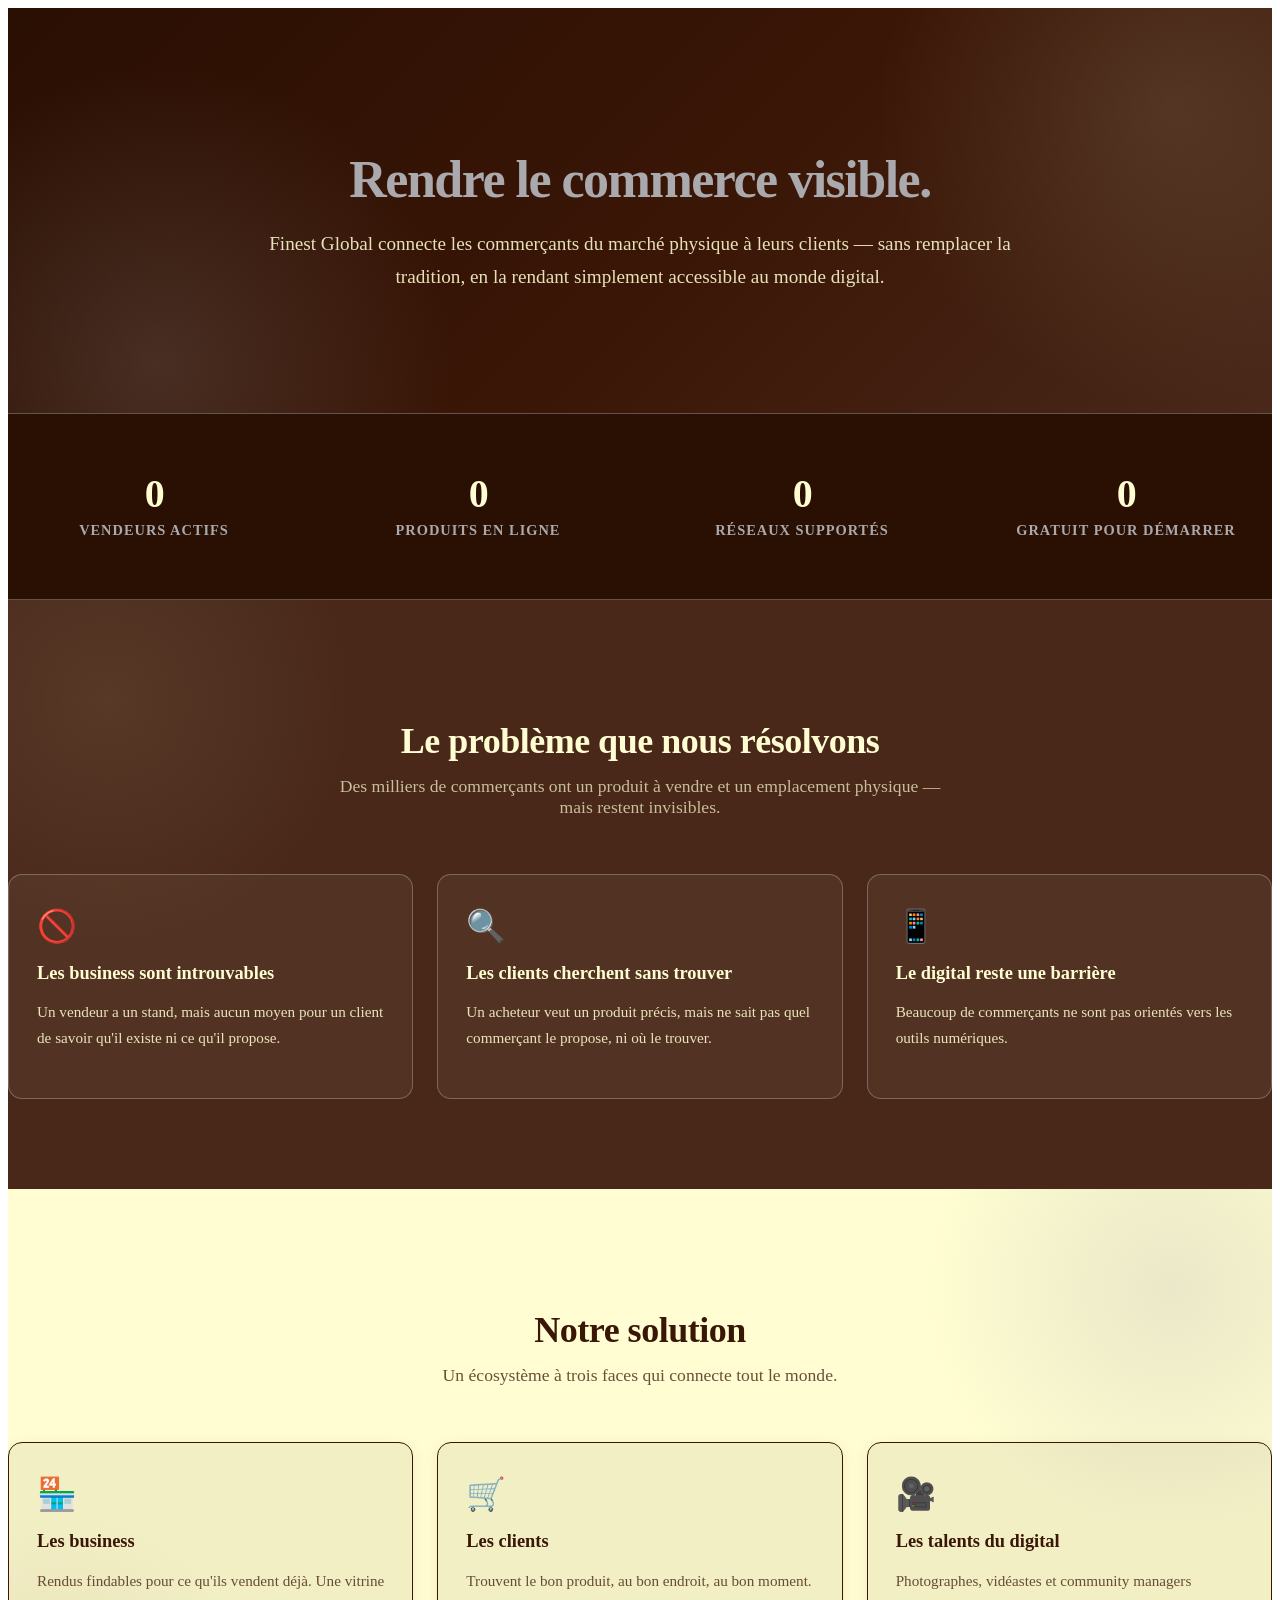
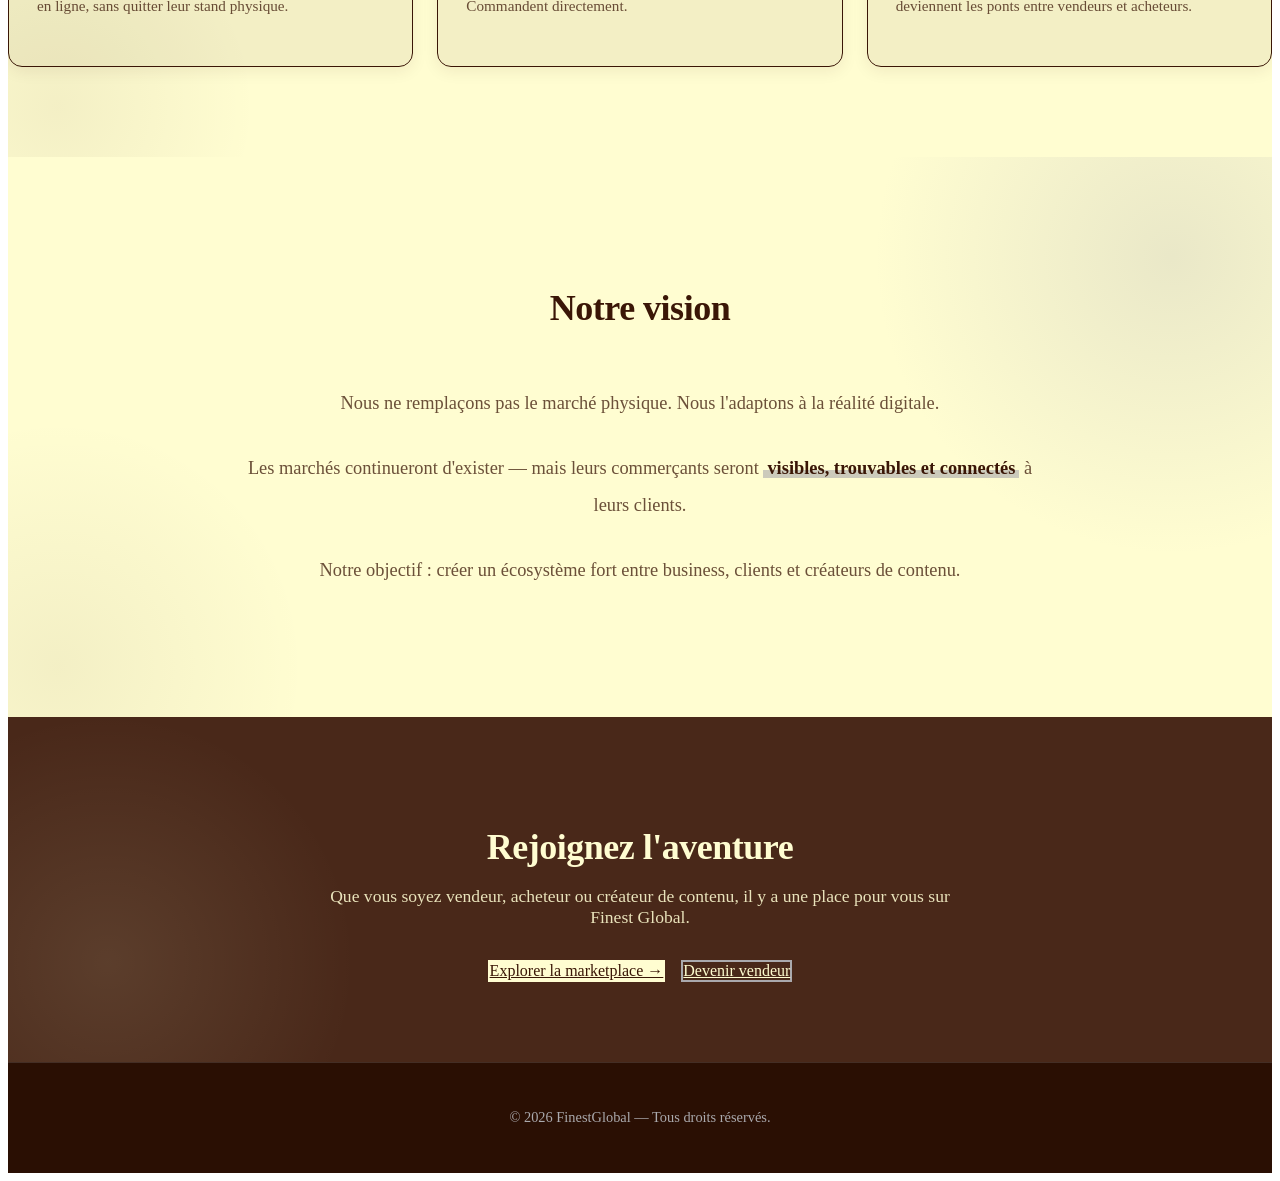
==== frontend/about.html @ 35bd5854 "reprise du site about fix screen" ====
<!DOCTYPE html>
<html lang="fr">
<head>
  <meta charset="UTF-8">
  <meta name="viewport" content="width=device-width, initial-scale=1.0, maximum-scale=5.0, viewport-fit=cover">
  <title>À propos — Finest Global</title>
  <meta name="description" content="Finest Global rend le marché physique visible, trouvable et connecté. Sans le remplacer.">
  <link rel="preconnect" href="https://fonts.googleapis.com">
  <link href="https://fonts.googleapis.com/css2?family=Inter:wght@400;500;600;700;800;900&display=swap" rel="stylesheet">
  <link rel="stylesheet" href="/css/main.css">
  <link rel="stylesheet" href="/css/components.css">
  <style>
    :root {
      --brand-dark:        rgba(58, 22, 6, 0.92);
      --brand-dark-solid:  #3A1606;
      --brand-dark-deep:   #2A0F03;
      --brand-dark-soft:   rgba(58, 22, 6, 0.75);
      --brand-card:        rgba(58, 22, 6, 0.08);
      --brand-card-hover:  rgba(58, 22, 6, 0.15);
      --silver:            rgb(170, 169, 173);
      --silver-light:      rgba(170, 169, 173, 0.45);
      --silver-soft:       rgba(170, 169, 173, 0.2);
      --cream:             rgb(255, 253, 209);
      --cream-card:        rgba(255, 253, 209, 0.55);
      --cream-soft:        rgba(255, 253, 209, 0.88);
      --cream-muted:       rgba(255, 253, 209, 0.7);
    }

    /* ============================
       HERO — brun sombre (n°1)
       ============================ */
    .about-hero {
      background: linear-gradient(135deg, var(--brand-dark-deep) 0%, var(--brand-dark-solid) 55%, var(--brand-dark) 100%);
      color: var(--cream);
      padding: 100px 0;
      position: relative;
      overflow: hidden;
      text-align: center;
    }
    
    .about-hero::before {
      content: "";
      position: absolute;
      top: -200px;
      right: -200px;
      width: 600px;
      height: 600px;
      background: radial-gradient(circle, rgba(255,253,209,0.10) 0%, transparent 70%);
      border-radius: 50%;
    }
    
    .about-hero::after {
      content: "";
      position: absolute;
      bottom: -250px;
      left: -150px;
      width: 600px;
      height: 600px;
      background: radial-gradient(circle, rgba(170,169,173,0.18) 0%, transparent 70%);
      border-radius: 50%;
    }
    
    .about-hero-inner {
      position: relative;
      z-index: 1;
      max-width: 800px;
      margin: 0 auto;
      padding: 0 24px;
    }
    
    .about-hero h1 {
      font-size: 3.25rem;
      font-weight: 900;
      margin-bottom: 20px;
      letter-spacing: -1.5px;
      line-height: 1.1;
      color: var(--cream);
    }
    
    .about-hero h1 span { color: var(--silver); }
    
    .about-hero p {
      font-size: 1.2rem;
      color: var(--cream-soft);
      line-height: 1.7;
    }
    
    /* ============================
       SECTIONS GÉNÉRIQUES
       ============================ */
    .section { padding: 90px 0; }
    
    .section-title {
      text-align: center;
      margin-bottom: 56px;
    }
    
    .section-title h2 {
      font-size: 2.25rem;
      font-weight: 800;
      color: var(--cream);
      margin-bottom: 14px;
      letter-spacing: -0.5px;
    }
    
    .section-title p {
      color: var(--cream-muted);
      font-size: 1.1rem;
      max-width: 620px;
      margin: 0 auto;
    }
    
    /* ============================
       PROBLÈME — brun dominant (n°2)
       ============================ */
    .section-problem {
      background: var(--brand-dark);
      padding: 90px 0;
      position: relative;
      overflow: hidden;
    }
    
    .section-problem::before {
      content: "";
      position: absolute;
      top: -150px;
      left: -150px;
      width: 500px;
      height: 500px;
      background: radial-gradient(circle, rgba(255,253,209,0.08) 0%, transparent 70%);
      border-radius: 50%;
    }
    
    .section-problem .container {
      position: relative;
      z-index: 1;
    }
    
    .section-problem .section-title h2 { color: var(--cream); }
    .section-problem .section-title p { color: var(--cream-muted); }
    
    /* ============================
       GRILLE DE CARTES
       ============================ */
    .cards-grid {
      display: grid;
      grid-template-columns: repeat(3, 1fr);
      gap: 24px;
    }
    
    /* Carte sur fond brun — cream très léger + silver */
    .card-glass {
      background: rgba(255, 253, 209, 0.05);
      border: 1.5px solid var(--silver-light);
      border-radius: var(--radius-lg, 14px);
      padding: 32px 28px;
      transition: all var(--transition, 0.2s);
    }
    
    .card-glass:hover {
      background: rgba(255, 253, 209, 0.10);
      border-color: var(--silver);
      transform: translateY(-4px);
      box-shadow: 0 20px 48px rgba(0,0,0,0.35);
    }
    
    .card-glass-emoji {
      font-size: 2rem;
      margin-bottom: 16px;
      display: block;
    }
    
    .card-glass h3 {
      color: var(--cream);
      font-size: 1.15rem;
      margin-bottom: 12px;
    }
    
    .card-glass p {
      color: var(--cream-soft);
      font-size: 0.95rem;
      line-height: 1.7;
    }
    
    /* ============================
       SOLUTION — 🟡 CREAM LUMINEUX (1ère apparition)
       ============================ */
    .section-solution {
      background: var(--cream);
      padding: 90px 0;
      position: relative;
      overflow: hidden;
    }
    
    .section-solution::before {
      content: "";
      position: absolute;
      top: -150px;
      right: -150px;
      width: 500px;
      height: 500px;
      background: radial-gradient(circle, rgba(170,169,173,0.25) 0%, transparent 70%);
      border-radius: 50%;
    }
    
    .section-solution::after {
      content: "";
      position: absolute;
      bottom: -150px;
      left: -150px;
      width: 400px;
      height: 400px;
      background: radial-gradient(circle, rgba(58,22,6,0.06) 0%, transparent 70%);
      border-radius: 50%;
    }
    
    .section-solution .container {
      position: relative;
      z-index: 1;
    }
    
    .section-solution .section-title h2 { color: var(--brand-dark-solid); }
    .section-solution .section-title p { color: var(--brand-dark-soft); }
    
    /* Cartes sur fond cream — BRUN CLAIR transparent, PAS de blanc */
    .card-white {
      background: rgba(58, 22, 6, 0.06);
      border: 1.5px solid var(--brand-dark-solid);
      border-radius: var(--radius-lg, 14px);
      padding: 32px 28px;
      transition: all var(--transition, 0.2s);
      box-shadow: 0 4px 16px rgba(58, 22, 6, 0.08);
    }
    
    .card-white:hover {
      background: rgba(58, 22, 6, 0.12);
      transform: translateY(-4px);
      box-shadow: 0 20px 48px rgba(58, 22, 6, 0.2);
    }
    
    .card-white-emoji {
      font-size: 2rem;
      margin-bottom: 16px;
      display: block;
    }
    
    .card-white h3 {
      color: var(--brand-dark-solid);
      font-size: 1.15rem;
      margin-bottom: 12px;
    }
    
    .card-white p {
      color: var(--brand-dark-soft);
      font-size: 0.95rem;
      line-height: 1.7;
    }
    
    /* ============================
       VISION — 🟡 CREAM LUMINEUX (2ème apparition)
       ============================ */
    .section-vision {
      background: var(--cream);
      color: var(--brand-dark-solid);
      padding: 100px 0;
      position: relative;
      overflow: hidden;
    }
    
    .section-vision::before {
      content: "";
      position: absolute;
      top: -200px;
      right: -200px;
      width: 600px;
      height: 600px;
      background: radial-gradient(circle, rgba(170,169,173,0.25) 0%, transparent 70%);
      border-radius: 50%;
    }
    
    .section-vision::after {
      content: "";
      position: absolute;
      bottom: -200px;
      left: -200px;
      width: 500px;
      height: 500px;
      background: radial-gradient(circle, rgba(58,22,6,0.06) 0%, transparent 70%);
      border-radius: 50%;
    }
    
    .section-vision .container {
      position: relative;
      z-index: 1;
    }
    
    .section-vision .section-title h2 { color: var(--brand-dark-solid); }
    
    .vision-text {
      max-width: 820px;
      margin: 0 auto;
      text-align: center;
      font-size: 1.15rem;
      color: var(--brand-dark-soft);
      line-height: 2;
    }
    
    .vision-text p { margin-bottom: 28px; }
    
    .vision-text strong {
      color: var(--brand-dark-solid);
      font-weight: 800;
    }
    
    .vision-highlight {
      color: var(--brand-dark-solid);
      font-weight: 800;
      background: linear-gradient(transparent 60%, rgba(170,169,173,0.6) 60%);
      padding: 0 4px;
    }
    
    /* ============================
       CHIFFRES CLÉS — brun profond (n°3)
       ============================ */
    .stats-band {
      background: var(--brand-dark-deep);
      padding: 60px 0;
      border-top: 1px solid var(--silver-light);
      border-bottom: 1px solid var(--silver-light);
    }
    
    .stats-band-grid {
      display: grid;
      grid-template-columns: repeat(4, 1fr);
      gap: 32px;
      text-align: center;
    }
    
    .stat-band-item .stat-value {
      font-size: 2.5rem;
      font-weight: 900;
      color: var(--cream);
      letter-spacing: -1.5px;
      line-height: 1;
      margin-bottom: 8px;
    }
    
    .stat-band-item .stat-label {
      color: var(--silver);
      font-size: 0.9rem;
      text-transform: uppercase;
      letter-spacing: 1px;
      font-weight: 600;
    }
    
    /* ============================
       CTA FINAL — brun dominant (n°4)
       ============================ */
    .cta-final {
      background: var(--brand-dark);
      color: var(--cream);
      padding: 80px 0;
      text-align: center;
      position: relative;
      overflow: hidden;
    }
    
    .cta-final::before {
      content: "";
      position: absolute;
      bottom: -150px;
      left: -150px;
      width: 500px;
      height: 500px;
      background: radial-gradient(circle, rgba(255,253,209,0.10) 0%, transparent 70%);
      border-radius: 50%;
    }
    
    .cta-final .container {
      position: relative;
      z-index: 1;
    }
    
    .cta-final h2 {
      font-size: 2.25rem;
      font-weight: 800;
      margin-bottom: 16px;
      color: var(--cream);
      letter-spacing: -0.5px;
    }
    
    .cta-final p {
      font-size: 1.1rem;
      color: var(--cream-soft);
      margin-bottom: 32px;
      max-width: 620px;
      margin-left: auto;
      margin-right: auto;
    }
    
    .cta-final-buttons {
      display: flex;
      gap: 16px;
      justify-content: center;
      flex-wrap: wrap;
    }
    
    .btn-white {
      background: var(--cream);
      color: var(--brand-dark-solid);
      border: 2px solid var(--cream);
    }
    .btn-white:hover {
      background: var(--silver);
      color: var(--brand-dark-solid);
      border-color: var(--silver);
      transform: translateY(-2px);
    }
    
    .btn-outline-white {
      background: transparent;
      color: var(--cream);
      border: 2px solid var(--silver);
    }
    .btn-outline-white:hover {
      background: var(--cream);
      color: var(--brand-dark-solid);
      border-color: var(--cream);
    }
    
    /* ============================
       FOOTER — brun profond (n°5)
       ============================ */
    .footer {
      background: var(--brand-dark-deep);
      color: var(--cream);
      padding: 32px 0;
      text-align: center;
      border-top: 1px solid var(--silver-soft);
    }
    
    .footer p {
      color: var(--silver);
      font-size: 0.9rem;
    }
    
    /* ============================
       RESPONSIVE — PETITS ÉCRANS
       ============================ */
    @media (max-width: 900px) {
      .about-hero h1 { font-size: 2.25rem; letter-spacing: -1px; }
      .about-hero p { font-size: 1.05rem; }
      .cards-grid { grid-template-columns: 1fr; }
      .stats-band-grid { grid-template-columns: repeat(2, 1fr); gap: 24px; }
      .section-title h2 { font-size: 1.75rem; }
      .section { padding: 60px 0; }
      .section-problem, .section-solution { padding: 60px 0; }
      .section-vision { padding: 70px 0; }
      .cta-final { padding: 60px 0; }
      .cta-final h2 { font-size: 1.6rem; }
    }
    
    @media (max-width: 640px) {
      .about-hero { padding: 56px 0 64px; }
      .about-hero-inner { padding: 0 18px; }
      .about-hero h1 { font-size: 1.85rem; letter-spacing: -0.8px; margin-bottom: 14px; }
      .about-hero p { font-size: 0.95rem; line-height: 1.55; }
      .stats-band { padding: 36px 0; }
      .stats-band-grid { grid-template-columns: repeat(2, 1fr); gap: 20px 16px; }
      .stat-band-item .stat-value { font-size: 1.75rem; }
      .stat-band-item .stat-label { font-size: 0.72rem; letter-spacing: 0.5px; }
      .section { padding: 44px 0; }
      .section-problem, .section-solution { padding: 44px 0; }
      .section-vision { padding: 52px 0; }
      .section-title { margin-bottom: 32px; padding: 0 16px; }
      .section-title h2 { font-size: 1.35rem; letter-spacing: -0.3px; }
      .section-title p { font-size: 0.88rem; line-height: 1.55; }
      .cards-grid { gap: 14px; }
      .card-glass, .card-white { padding: 22px 20px; border-radius: var(--radius, 10px); }
      .card-glass-emoji, .card-white-emoji { font-size: 1.65rem; margin-bottom: 12px; }
      .card-glass h3, .card-white h3 { font-size: 1rem; margin-bottom: 8px; }
      .card-glass p, .card-white p { font-size: 0.85rem; line-height: 1.6; }
      .vision-text { font-size: 0.95rem; line-height: 1.75; padding: 0 18px; }
      .vision-text p { margin-bottom: 20px; }
      .cta-final { padding: 48px 0; }
      .cta-final h2 { font-size: 1.4rem; margin-bottom: 12px; }
      .cta-final p { font-size: 0.9rem; margin-bottom: 24px; padding: 0 18px; }
      .cta-final-buttons { flex-direction: column; align-items: center; gap: 10px; padding: 0 18px; }
      .cta-final-buttons .btn { width: 100%; justify-content: center; padding: 13px 20px; font-size: 0.92rem; }
      .footer { padding: 24px 0; }
      .footer p { font-size: 0.82rem; }
    }
    
    @media (max-width: 380px) {
      .about-hero h1 { font-size: 1.6rem; }
      .about-hero p { font-size: 0.88rem; }
      .stat-band-item .stat-value { font-size: 1.5rem; }
      .stat-band-item .stat-label { font-size: 0.65rem; }
      .section-title h2 { font-size: 1.2rem; }
      .section-title p { font-size: 0.82rem; }
      .card-glass h3, .card-white h3 { font-size: 0.92rem; }
      .card-glass p, .card-white p { font-size: 0.8rem; }
      .vision-text { font-size: 0.88rem; }
      .cta-final h2 { font-size: 1.25rem; }
    }

    /* ============================
       🆕 GRANDS ÉCRANS — 2K / ultra-wide / 4K
       ============================ */

    @media (min-width: 1600px) {
      .about-hero { padding: 130px 0; }
      .about-hero-inner { max-width: 1000px; padding: 0 40px; }
      .about-hero h1 { font-size: 4rem; letter-spacing: -2px; }
      .about-hero p { font-size: 1.4rem; max-width: 900px; margin: 0 auto; }

      .section,
      .section-problem,
      .section-solution { padding: 120px 0; }
      .section-vision { padding: 130px 0; }

      .section-title { margin-bottom: 68px; }
      .section-title h2 { font-size: 2.75rem; }
      .section-title p { font-size: 1.25rem; max-width: 780px; }

      .cards-grid { gap: 32px; }
      .card-glass,
      .card-white { padding: 40px 34px; }
      .card-glass-emoji,
      .card-white-emoji { font-size: 2.5rem; margin-bottom: 20px; }
      .card-glass h3,
      .card-white h3 { font-size: 1.35rem; margin-bottom: 14px; }
      .card-glass p,
      .card-white p { font-size: 1.05rem; line-height: 1.8; }

      .vision-text { font-size: 1.35rem; max-width: 1000px; }
      .vision-text p { margin-bottom: 32px; }

      .stats-band { padding: 80px 0; }
      .stats-band-grid { gap: 48px; }
      .stat-band-item .stat-value { font-size: 3.15rem; }
      .stat-band-item .stat-label { font-size: 1rem; }

      .cta-final { padding: 110px 0; }
      .cta-final h2 { font-size: 2.75rem; }
      .cta-final p { font-size: 1.25rem; max-width: 780px; }

      .footer { padding: 44px 0; }
      .footer p { font-size: 1rem; }
    }

    @media (min-width: 2000px) {
      .about-hero { padding: 160px 0; }
      .about-hero-inner { max-width: 1200px; padding: 0 60px; }
      .about-hero h1 { font-size: 4.75rem; }
      .about-hero p { font-size: 1.6rem; max-width: 1100px; }

      .section,
      .section-problem,
      .section-solution { padding: 150px 0; }
      .section-vision { padding: 160px 0; }

      .section-title { margin-bottom: 80px; }
      .section-title h2 { font-size: 3.25rem; }
      .section-title p { font-size: 1.4rem; max-width: 920px; }

      .cards-grid { gap: 40px; }
      .card-glass,
      .card-white { padding: 48px 40px; }
      .card-glass-emoji,
      .card-white-emoji { font-size: 2.85rem; margin-bottom: 24px; }
      .card-glass h3,
      .card-white h3 { font-size: 1.55rem; margin-bottom: 16px; }
      .card-glass p,
      .card-white p { font-size: 1.2rem; }

      .vision-text { font-size: 1.55rem; max-width: 1200px; }
      .vision-text p { margin-bottom: 36px; }

      .stats-band { padding: 100px 0; }
      .stats-band-grid { gap: 64px; }
      .stat-band-item .stat-value { font-size: 3.85rem; }
      .stat-band-item .stat-label { font-size: 1.1rem; }

      .cta-final { padding: 140px 0; }
      .cta-final h2 { font-size: 3.25rem; }
      .cta-final p { font-size: 1.4rem; max-width: 920px; }
    }

    @media (min-width: 3000px) {
      .about-hero { padding: 200px 0; }
      .about-hero-inner { max-width: 1400px; }
      .about-hero h1 { font-size: 5.5rem; }
      .about-hero p { font-size: 1.85rem; max-width: 1280px; }

      .section,
      .section-problem,
      .section-solution { padding: 180px 0; }
      .section-vision { padding: 190px 0; }

      .section-title { margin-bottom: 96px; }
      .section-title h2 { font-size: 3.75rem; }
      .section-title p { font-size: 1.6rem; max-width: 1080px; }

      .cards-grid { gap: 48px; }
      .card-glass,
      .card-white { padding: 56px 48px; }
      .card-glass-emoji,
      .card-white-emoji { font-size: 3.25rem; margin-bottom: 28px; }
      .card-glass h3,
      .card-white h3 { font-size: 1.75rem; margin-bottom: 18px; }
      .card-glass p,
      .card-white p { font-size: 1.35rem; }

      .vision-text { font-size: 1.75rem; max-width: 1400px; }
      .vision-text p { margin-bottom: 42px; }

      .stats-band { padding: 120px 0; }
      .stats-band-grid { gap: 80px; }
      .stat-band-item .stat-value { font-size: 4.5rem; }
      .stat-band-item .stat-label { font-size: 1.25rem; }

      .cta-final { padding: 170px 0; }
      .cta-final h2 { font-size: 3.75rem; }
      .cta-final p { font-size: 1.6rem; max-width: 1080px; }
    }
  </style>
</head>
<body>

  <div id="navbar"></div>

  <!-- 1️⃣ HERO — brun sombre -->
  <section class="about-hero">
    <div class="about-hero-inner">
      <h1>
        <span data-i18n="about.hero_title">Rendre le commerce </span>
        <span style="color: var(--silver);" data-i18n="about.hero_visible">visible.</span>
      </h1>
      <p data-i18n="about.hero_p">Finest Global connecte les commerçants du marché physique à leurs clients — sans remplacer la tradition, en la rendant simplement accessible au monde digital.</p>
    </div>
  </section>

  <!-- 2️⃣ CHIFFRES CLÉS — brun profond -->
  <section class="stats-band">
    <div class="container">
      <div class="stats-band-grid">
        <div class="stat-band-item">
          <div class="stat-value" data-count="3">0</div>
          <div class="stat-label" data-i18n="about.stats_sellers">Vendeurs actifs</div>
        </div>
        <div class="stat-band-item">
          <div class="stat-value" data-count="6">0</div>
          <div class="stat-label" data-i18n="about.stats_products">Produits en ligne</div>
        </div>
        <div class="stat-band-item">
          <div class="stat-value" data-count="3">0</div>
          <div class="stat-label" data-i18n="about.stats_networks">Réseaux supportés</div>
        </div>
        <div class="stat-band-item">
          <div class="stat-value" data-count="100" data-suffix="%">0</div>
          <div class="stat-label" data-i18n="about.stats_free">Gratuit pour démarrer</div>
        </div>
      </div>
    </div>
  </section>

  <!-- 3️⃣ PROBLÈME — brun dominant -->
  <section class="section-problem">
    <div class="container">
      <div class="section-title">
        <h2 data-i18n="about.problem_title">Le problème que nous résolvons</h2>
        <p data-i18n="about.problem_p">Des milliers de commerçants ont un produit à vendre et un emplacement physique — mais restent invisibles.</p>
      </div>
      
      <div class="cards-grid">
        <div class="card-glass">
          <span class="card-glass-emoji">🚫</span>
          <h3 data-i18n="about.problem_1_title">Les business sont introuvables</h3>
          <p data-i18n="about.problem_1_p">Un vendeur a un stand, mais aucun moyen pour un client de savoir qu'il existe ni ce qu'il propose.</p>
        </div>
        <div class="card-glass">
          <span class="card-glass-emoji">🔍</span>
          <h3 data-i18n="about.problem_2_title">Les clients cherchent sans trouver</h3>
          <p data-i18n="about.problem_2_p">Un acheteur veut un produit précis, mais ne sait pas quel commerçant le propose, ni où le trouver.</p>
        </div>
        <div class="card-glass">
          <span class="card-glass-emoji">📱</span>
          <h3 data-i18n="about.problem_3_title">Le digital reste une barrière</h3>
          <p data-i18n="about.problem_3_p">Beaucoup de commerçants ne sont pas orientés vers les outils numériques.</p>
        </div>
      </div>
    </div>
  </section>

  <!-- 4️⃣ SOLUTION — 🟡 CREAM (1ère apparition) -->
  <section class="section-solution">
    <div class="container">
      <div class="section-title">
        <h2 data-i18n="about.solution_title">Notre solution</h2>
        <p data-i18n="about.solution_p">Un écosystème à trois faces qui connecte tout le monde.</p>
      </div>
      
      <div class="cards-grid">
        <div class="card-white">
          <span class="card-white-emoji">🏪</span>
          <h3 data-i18n="about.solution_1_title">Les business</h3>
          <p data-i18n="about.solution_1_p">Rendus findables pour ce qu'ils vendent déjà. Une vitrine en ligne, sans quitter leur stand physique.</p>
        </div>
        <div class="card-white">
          <span class="card-white-emoji">🛒</span>
          <h3 data-i18n="about.solution_2_title">Les clients</h3>
          <p data-i18n="about.solution_2_p">Trouvent le bon produit, au bon endroit, au bon moment. Commandent directement.</p>
        </div>
        <div class="card-white">
          <span class="card-white-emoji">🎥</span>
          <h3 data-i18n="about.solution_3_title">Les talents du digital</h3>
          <p data-i18n="about.solution_3_p">Photographes, vidéastes et community managers deviennent les ponts entre vendeurs et acheteurs.</p>
        </div>
      </div>
    </div>
  </section>

  <!-- 5️⃣ VISION — 🟡 CREAM (2ème apparition) -->
  <section class="section-vision">
    <div class="container">
      <div class="section-title">
        <h2 data-i18n="about.vision_title">Notre vision</h2>
      </div>
      
      <div class="vision-text">
        <p data-i18n="about.vision_1">Nous ne remplaçons pas le marché physique. Nous l'adaptons à la réalité digitale.</p>
        <p data-i18n="about.vision_2">Les marchés continueront d'exister — mais leurs commerçants seront <strong class="vision-highlight">visibles, trouvables et connectés</strong> à leurs clients.</p>
        <p data-i18n="about.vision_3">Notre objectif : créer un écosystème fort entre business, clients et créateurs de contenu.</p>
      </div>
    </div>
  </section>

  <!-- 6️⃣ CTA FINAL — brun dominant -->
  <section class="cta-final">
    <div class="container">
      <h2 data-i18n="about.cta_title">Rejoignez l'aventure</h2>
      <p data-i18n="about.cta_p">Que vous soyez vendeur, acheteur ou créateur de contenu, il y a une place pour vous sur Finest Global.</p>
      
      <div class="cta-final-buttons">
        <a href="/marketplace.html" class="btn btn-white btn-lg" data-i18n="about.explore">Explorer la marketplace →</a>
        <a href="/register.html" class="btn btn-outline-white btn-lg" id="cta-seller-btn" data-i18n="about.become_seller">Devenir vendeur</a>
      </div>
    </div>
  </section>

  <!-- 7️⃣ FOOTER — brun profond -->
  <footer class="footer">
    <div class="container">
      <p>© 2026 FinestGlobal — <span data-i18n="footer.rights">Tous droits réservés.</span></p>
    </div>
  </footer>

  <script src="/js/api.js"></script>
  <script src="/js/auth.js"></script>
  <script src="/js/i18n.js"></script>
  <script src="/js/navbar.js"></script>
  <script>
    document.addEventListener('DOMContentLoaded', () => {
      renderNavbar();
      startCounters();
      adaptCTA();
      trackPageview();
    });
    
    function startCounters() {
      const counters = document.querySelectorAll('[data-count]');
      
      const observer = new IntersectionObserver((entries) => {
        entries.forEach(entry => {
          if (entry.isIntersecting && !entry.target.dataset.done) {
            entry.target.dataset.done = '1';
            animateCounter(entry.target);
            observer.unobserve(entry.target);
          }
        });
      }, { threshold: 0.5 });
      
      counters.forEach(c => observer.observe(c));
    }
    
    function animateCounter(el) {
      const target = parseInt(el.dataset.count);
      const suffix = el.dataset.suffix || '';
      let current = 0;
      const step = Math.max(1, Math.floor(target / 40));
      
      const timer = setInterval(() => {
        current += step;
        if (current >= target) {
          el.textContent = target + suffix;
          clearInterval(timer);
        } else {
          el.textContent = current + suffix;
        }
      }, 25);
    }
    
    function adaptCTA() {
      const btn = document.getElementById('cta-seller-btn');
      if (!btn) return;
      
      if (Auth.isSeller()) {
        btn.textContent = t('nav.dashboard') + ' →';
        btn.href = '/dashboard-seller.html';
      } else if (Auth.isAuthenticated()) {
        btn.textContent = t('about.become_seller') + ' →';
        btn.href = '/become-seller.html';
      }
    }
    
    function trackPageview() {
      TrackAPI.pageview({ path: '/about' }).catch(() => {});
    }
  </script>
</body>
</html>
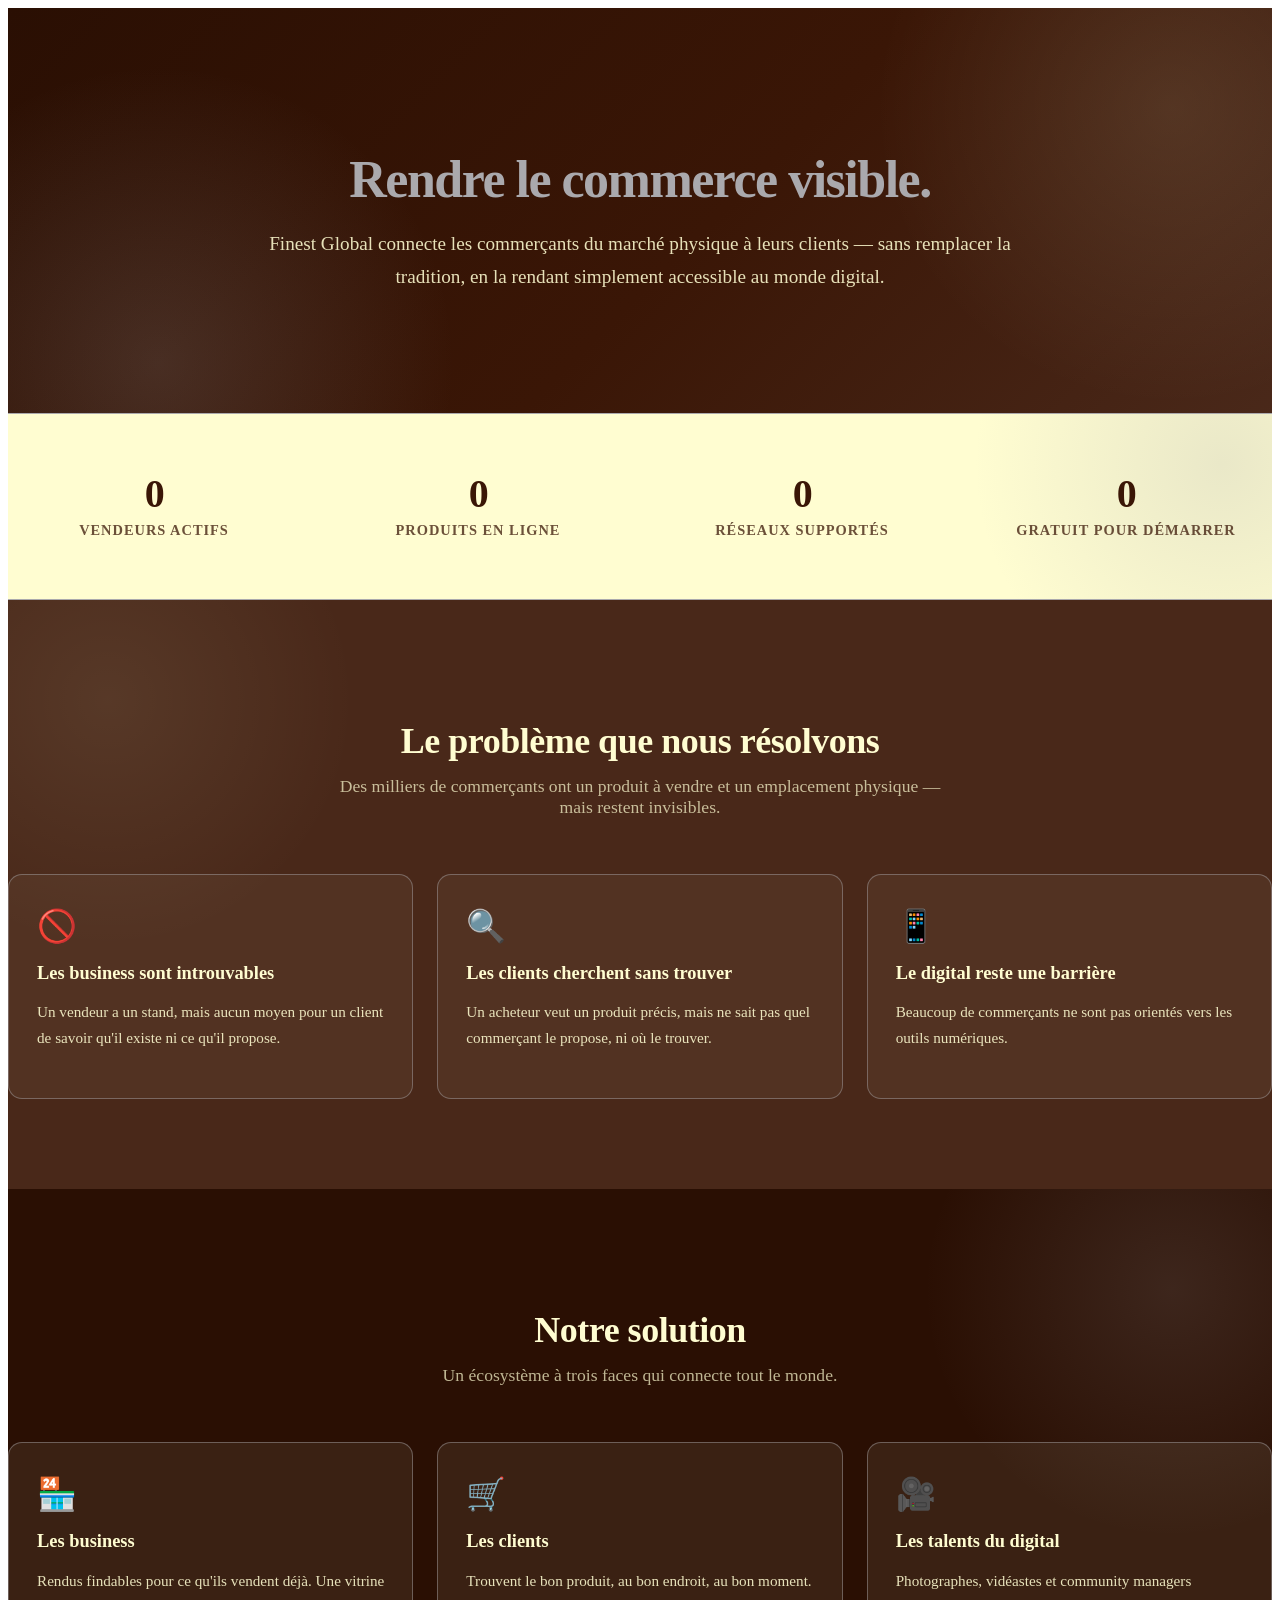
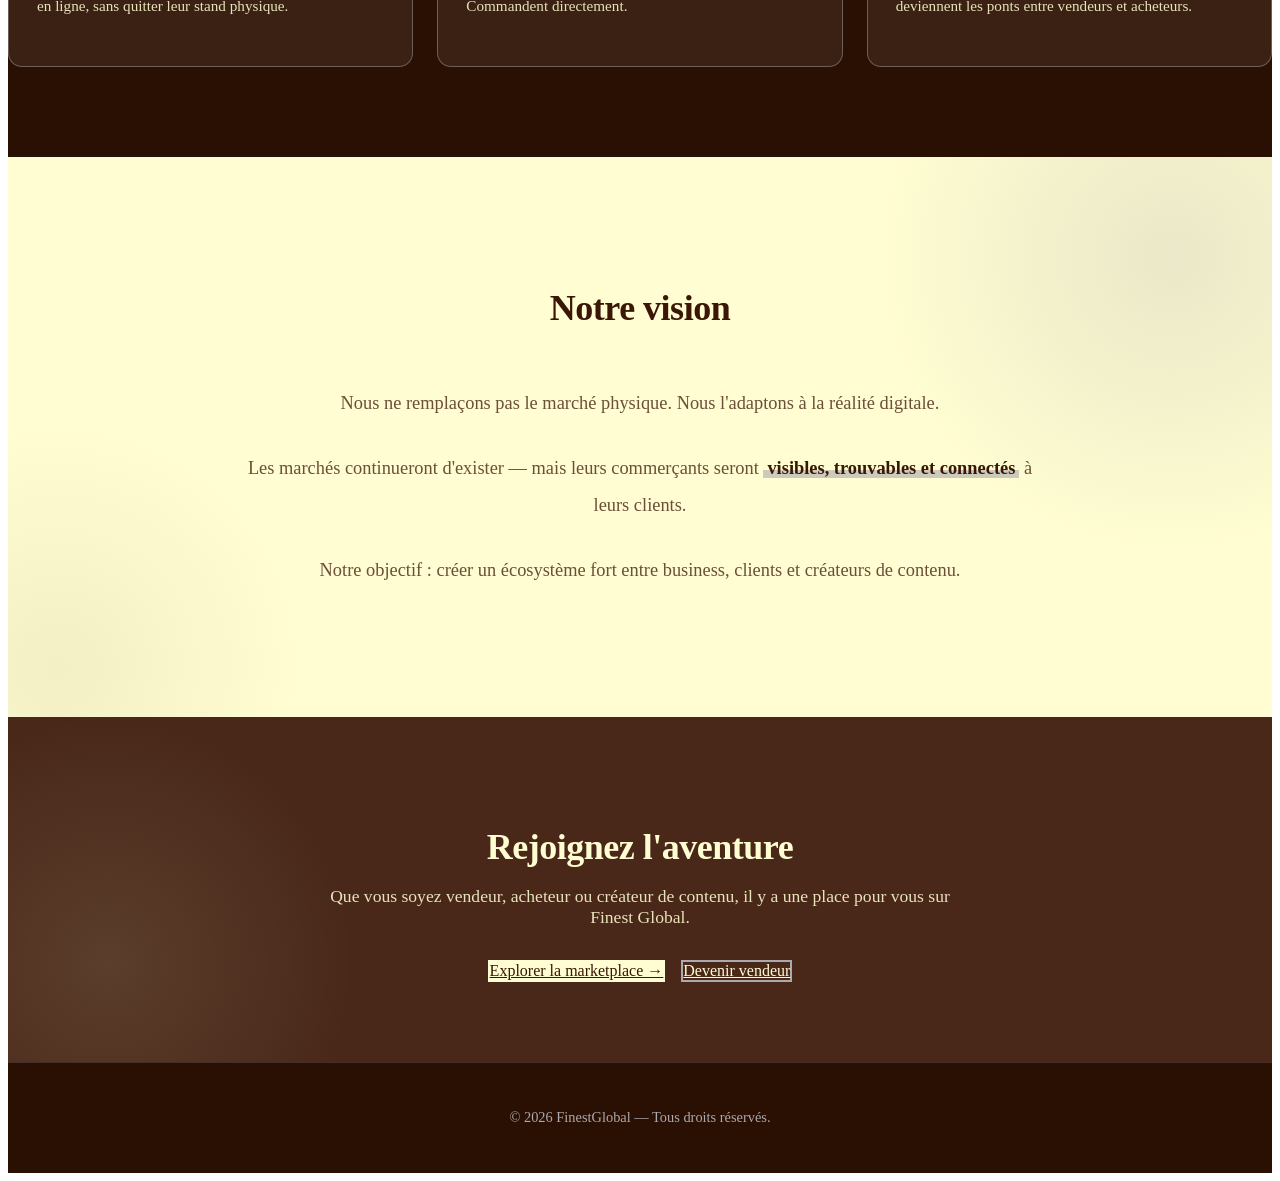
==== commit b64b41da: "reprise du site about marketplace screen" ====
--- a/frontend/about.html
+++ b/frontend/about.html
@@ -15,8 +15,6 @@
       --brand-dark-solid:  #3A1606;
       --brand-dark-deep:   #2A0F03;
       --brand-dark-soft:   rgba(58, 22, 6, 0.75);
-      --brand-card:        rgba(58, 22, 6, 0.08);
-      --brand-card-hover:  rgba(58, 22, 6, 0.15);
       --silver:            rgb(170, 169, 173);
       --silver-light:      rgba(170, 169, 173, 0.45);
       --silver-soft:       rgba(170, 169, 173, 0.2);
@@ -27,7 +25,7 @@
     }
 
     /* ============================
-       HERO — brun sombre (n°1)
+       1. HERO — BRUN (dégradé)
        ============================ */
     .about-hero {
       background: linear-gradient(135deg, var(--brand-dark-deep) 0%, var(--brand-dark-solid) 55%, var(--brand-dark) 100%);
@@ -98,20 +96,70 @@
     .section-title h2 {
       font-size: 2.25rem;
       font-weight: 800;
-      color: var(--cream);
       margin-bottom: 14px;
       letter-spacing: -0.5px;
     }
     
     .section-title p {
-      color: var(--cream-muted);
       font-size: 1.1rem;
       max-width: 620px;
       margin: 0 auto;
     }
     
     /* ============================
-       PROBLÈME — brun dominant (n°2)
+       2. CHIFFRES CLÉS — 🟡 CREAM (1ère apparition)
+       ============================ */
+    .stats-band {
+      background: var(--cream);
+      padding: 60px 0;
+      border-top: 1px solid var(--silver);
+      border-bottom: 1px solid var(--silver);
+      position: relative;
+      overflow: hidden;
+    }
+    
+    .stats-band::before {
+      content: "";
+      position: absolute;
+      top: -200px;
+      right: -200px;
+      width: 500px;
+      height: 500px;
+      background: radial-gradient(circle, rgba(170,169,173,0.25) 0%, transparent 70%);
+      border-radius: 50%;
+    }
+    
+    .stats-band .container {
+      position: relative;
+      z-index: 1;
+    }
+    
+    .stats-band-grid {
+      display: grid;
+      grid-template-columns: repeat(4, 1fr);
+      gap: 32px;
+      text-align: center;
+    }
+    
+    .stat-band-item .stat-value {
+      font-size: 2.5rem;
+      font-weight: 900;
+      color: var(--brand-dark-solid);
+      letter-spacing: -1.5px;
+      line-height: 1;
+      margin-bottom: 8px;
+    }
+    
+    .stat-band-item .stat-label {
+      color: var(--brand-dark-soft);
+      font-size: 0.9rem;
+      text-transform: uppercase;
+      letter-spacing: 1px;
+      font-weight: 600;
+    }
+    
+    /* ============================
+       3. PROBLÈME — BRUN
        ============================ */
     .section-problem {
       background: var(--brand-dark);
@@ -148,7 +196,7 @@
       gap: 24px;
     }
     
-    /* Carte sur fond brun — cream très léger + silver */
+    /* Cartes sur fond brun — cream très léger + bordure silver */
     .card-glass {
       background: rgba(255, 253, 209, 0.05);
       border: 1.5px solid var(--silver-light);
@@ -183,10 +231,10 @@
     }
     
     /* ============================
-       SOLUTION — 🟡 CREAM LUMINEUX (1ère apparition)
+       4. SOLUTION — BRUN PROFOND
        ============================ */
     .section-solution {
-      background: var(--cream);
+      background: var(--brand-dark-deep);
       padding: 90px 0;
       position: relative;
       overflow: hidden;
@@ -199,43 +247,32 @@
       right: -150px;
       width: 500px;
       height: 500px;
-      background: radial-gradient(circle, rgba(170,169,173,0.25) 0%, transparent 70%);
+      background: radial-gradient(circle, rgba(170,169,173,0.15) 0%, transparent 70%);
       border-radius: 50%;
     }
     
-    .section-solution::after {
-      content: "";
-      position: absolute;
-      bottom: -150px;
-      left: -150px;
-      width: 400px;
-      height: 400px;
-      background: radial-gradient(circle, rgba(58,22,6,0.06) 0%, transparent 70%);
-      border-radius: 50%;
-    }
-    
     .section-solution .container {
       position: relative;
       z-index: 1;
     }
     
-    .section-solution .section-title h2 { color: var(--brand-dark-solid); }
-    .section-solution .section-title p { color: var(--brand-dark-soft); }
-    
-    /* Cartes sur fond cream — BRUN CLAIR transparent, PAS de blanc */
+    .section-solution .section-title h2 { color: var(--cream); }
+    .section-solution .section-title p { color: var(--cream-muted); }
+    
+    /* Cartes solution — cream transparent + bordure silver */
     .card-white {
-      background: rgba(58, 22, 6, 0.06);
-      border: 1.5px solid var(--brand-dark-solid);
+      background: rgba(255, 253, 209, 0.08);
+      border: 1.5px solid var(--silver-light);
       border-radius: var(--radius-lg, 14px);
       padding: 32px 28px;
       transition: all var(--transition, 0.2s);
-      box-shadow: 0 4px 16px rgba(58, 22, 6, 0.08);
     }
     
     .card-white:hover {
-      background: rgba(58, 22, 6, 0.12);
+      background: rgba(255, 253, 209, 0.14);
+      border-color: var(--silver);
       transform: translateY(-4px);
-      box-shadow: 0 20px 48px rgba(58, 22, 6, 0.2);
+      box-shadow: 0 20px 48px rgba(0,0,0,0.35);
     }
     
     .card-white-emoji {
@@ -245,19 +282,19 @@
     }
     
     .card-white h3 {
-      color: var(--brand-dark-solid);
+      color: var(--cream);
       font-size: 1.15rem;
       margin-bottom: 12px;
     }
     
     .card-white p {
-      color: var(--brand-dark-soft);
+      color: var(--cream-soft);
       font-size: 0.95rem;
       line-height: 1.7;
     }
     
     /* ============================
-       VISION — 🟡 CREAM LUMINEUX (2ème apparition)
+       5. VISION — 🟡 CREAM (2ème apparition)
        ============================ */
     .section-vision {
       background: var(--cream);
@@ -320,41 +357,7 @@
     }
     
     /* ============================
-       CHIFFRES CLÉS — brun profond (n°3)
-       ============================ */
-    .stats-band {
-      background: var(--brand-dark-deep);
-      padding: 60px 0;
-      border-top: 1px solid var(--silver-light);
-      border-bottom: 1px solid var(--silver-light);
-    }
-    
-    .stats-band-grid {
-      display: grid;
-      grid-template-columns: repeat(4, 1fr);
-      gap: 32px;
-      text-align: center;
-    }
-    
-    .stat-band-item .stat-value {
-      font-size: 2.5rem;
-      font-weight: 900;
-      color: var(--cream);
-      letter-spacing: -1.5px;
-      line-height: 1;
-      margin-bottom: 8px;
-    }
-    
-    .stat-band-item .stat-label {
-      color: var(--silver);
-      font-size: 0.9rem;
-      text-transform: uppercase;
-      letter-spacing: 1px;
-      font-weight: 600;
-    }
-    
-    /* ============================
-       CTA FINAL — brun dominant (n°4)
+       6. CTA FINAL — BRUN
        ============================ */
     .cta-final {
       background: var(--brand-dark);
@@ -429,7 +432,7 @@
     }
     
     /* ============================
-       FOOTER — brun profond (n°5)
+       7. FOOTER — BRUN PROFOND
        ============================ */
     .footer {
       background: var(--brand-dark-deep);
@@ -518,6 +521,7 @@
       .section-problem,
       .section-solution { padding: 120px 0; }
       .section-vision { padding: 130px 0; }
+      .stats-band { padding: 80px 0; }
 
       .section-title { margin-bottom: 68px; }
       .section-title h2 { font-size: 2.75rem; }
@@ -533,13 +537,12 @@
       .card-glass p,
       .card-white p { font-size: 1.05rem; line-height: 1.8; }
 
-      .vision-text { font-size: 1.35rem; max-width: 1000px; }
-      .vision-text p { margin-bottom: 32px; }
-
-      .stats-band { padding: 80px 0; }
       .stats-band-grid { gap: 48px; }
       .stat-band-item .stat-value { font-size: 3.15rem; }
       .stat-band-item .stat-label { font-size: 1rem; }
+
+      .vision-text { font-size: 1.35rem; max-width: 1000px; }
+      .vision-text p { margin-bottom: 32px; }
 
       .cta-final { padding: 110px 0; }
       .cta-final h2 { font-size: 2.75rem; }
@@ -559,6 +562,7 @@
       .section-problem,
       .section-solution { padding: 150px 0; }
       .section-vision { padding: 160px 0; }
+      .stats-band { padding: 100px 0; }
 
       .section-title { margin-bottom: 80px; }
       .section-title h2 { font-size: 3.25rem; }
@@ -574,13 +578,12 @@
       .card-glass p,
       .card-white p { font-size: 1.2rem; }
 
-      .vision-text { font-size: 1.55rem; max-width: 1200px; }
-      .vision-text p { margin-bottom: 36px; }
-
-      .stats-band { padding: 100px 0; }
       .stats-band-grid { gap: 64px; }
       .stat-band-item .stat-value { font-size: 3.85rem; }
       .stat-band-item .stat-label { font-size: 1.1rem; }
+
+      .vision-text { font-size: 1.55rem; max-width: 1200px; }
+      .vision-text p { margin-bottom: 36px; }
 
       .cta-final { padding: 140px 0; }
       .cta-final h2 { font-size: 3.25rem; }
@@ -597,6 +600,7 @@
       .section-problem,
       .section-solution { padding: 180px 0; }
       .section-vision { padding: 190px 0; }
+      .stats-band { padding: 120px 0; }
 
       .section-title { margin-bottom: 96px; }
       .section-title h2 { font-size: 3.75rem; }
@@ -612,14 +616,13 @@
       .card-glass p,
       .card-white p { font-size: 1.35rem; }
 
-      .vision-text { font-size: 1.75rem; max-width: 1400px; }
-      .vision-text p { margin-bottom: 42px; }
-
-      .stats-band { padding: 120px 0; }
       .stats-band-grid { gap: 80px; }
       .stat-band-item .stat-value { font-size: 4.5rem; }
       .stat-band-item .stat-label { font-size: 1.25rem; }
 
+      .vision-text { font-size: 1.75rem; max-width: 1400px; }
+      .vision-text p { margin-bottom: 42px; }
+
       .cta-final { padding: 170px 0; }
       .cta-final h2 { font-size: 3.75rem; }
       .cta-final p { font-size: 1.6rem; max-width: 1080px; }
@@ -630,7 +633,7 @@
 
   <div id="navbar"></div>
 
-  <!-- 1️⃣ HERO — brun sombre -->
+  <!-- 1. HERO — BRUN -->
   <section class="about-hero">
     <div class="about-hero-inner">
       <h1>
@@ -641,7 +644,7 @@
     </div>
   </section>
 
-  <!-- 2️⃣ CHIFFRES CLÉS — brun profond -->
+  <!-- 2. CHIFFRES CLÉS — 🟡 CREAM (1ère apparition) -->
   <section class="stats-band">
     <div class="container">
       <div class="stats-band-grid">
@@ -665,7 +668,7 @@
     </div>
   </section>
 
-  <!-- 3️⃣ PROBLÈME — brun dominant -->
+  <!-- 3. PROBLÈME — BRUN -->
   <section class="section-problem">
     <div class="container">
       <div class="section-title">
@@ -693,7 +696,7 @@
     </div>
   </section>
 
-  <!-- 4️⃣ SOLUTION — 🟡 CREAM (1ère apparition) -->
+  <!-- 4. SOLUTION — BRUN PROFOND -->
   <section class="section-solution">
     <div class="container">
       <div class="section-title">
@@ -721,7 +724,7 @@
     </div>
   </section>
 
-  <!-- 5️⃣ VISION — 🟡 CREAM (2ème apparition) -->
+  <!-- 5. VISION — 🟡 CREAM (2ème apparition) -->
   <section class="section-vision">
     <div class="container">
       <div class="section-title">
@@ -736,7 +739,7 @@
     </div>
   </section>
 
-  <!-- 6️⃣ CTA FINAL — brun dominant -->
+  <!-- 6. CTA FINAL — BRUN -->
   <section class="cta-final">
     <div class="container">
       <h2 data-i18n="about.cta_title">Rejoignez l'aventure</h2>
@@ -749,7 +752,7 @@
     </div>
   </section>
 
-  <!-- 7️⃣ FOOTER — brun profond -->
+  <!-- 7. FOOTER — BRUN PROFOND -->
   <footer class="footer">
     <div class="container">
       <p>© 2026 FinestGlobal — <span data-i18n="footer.rights">Tous droits réservés.</span></p>
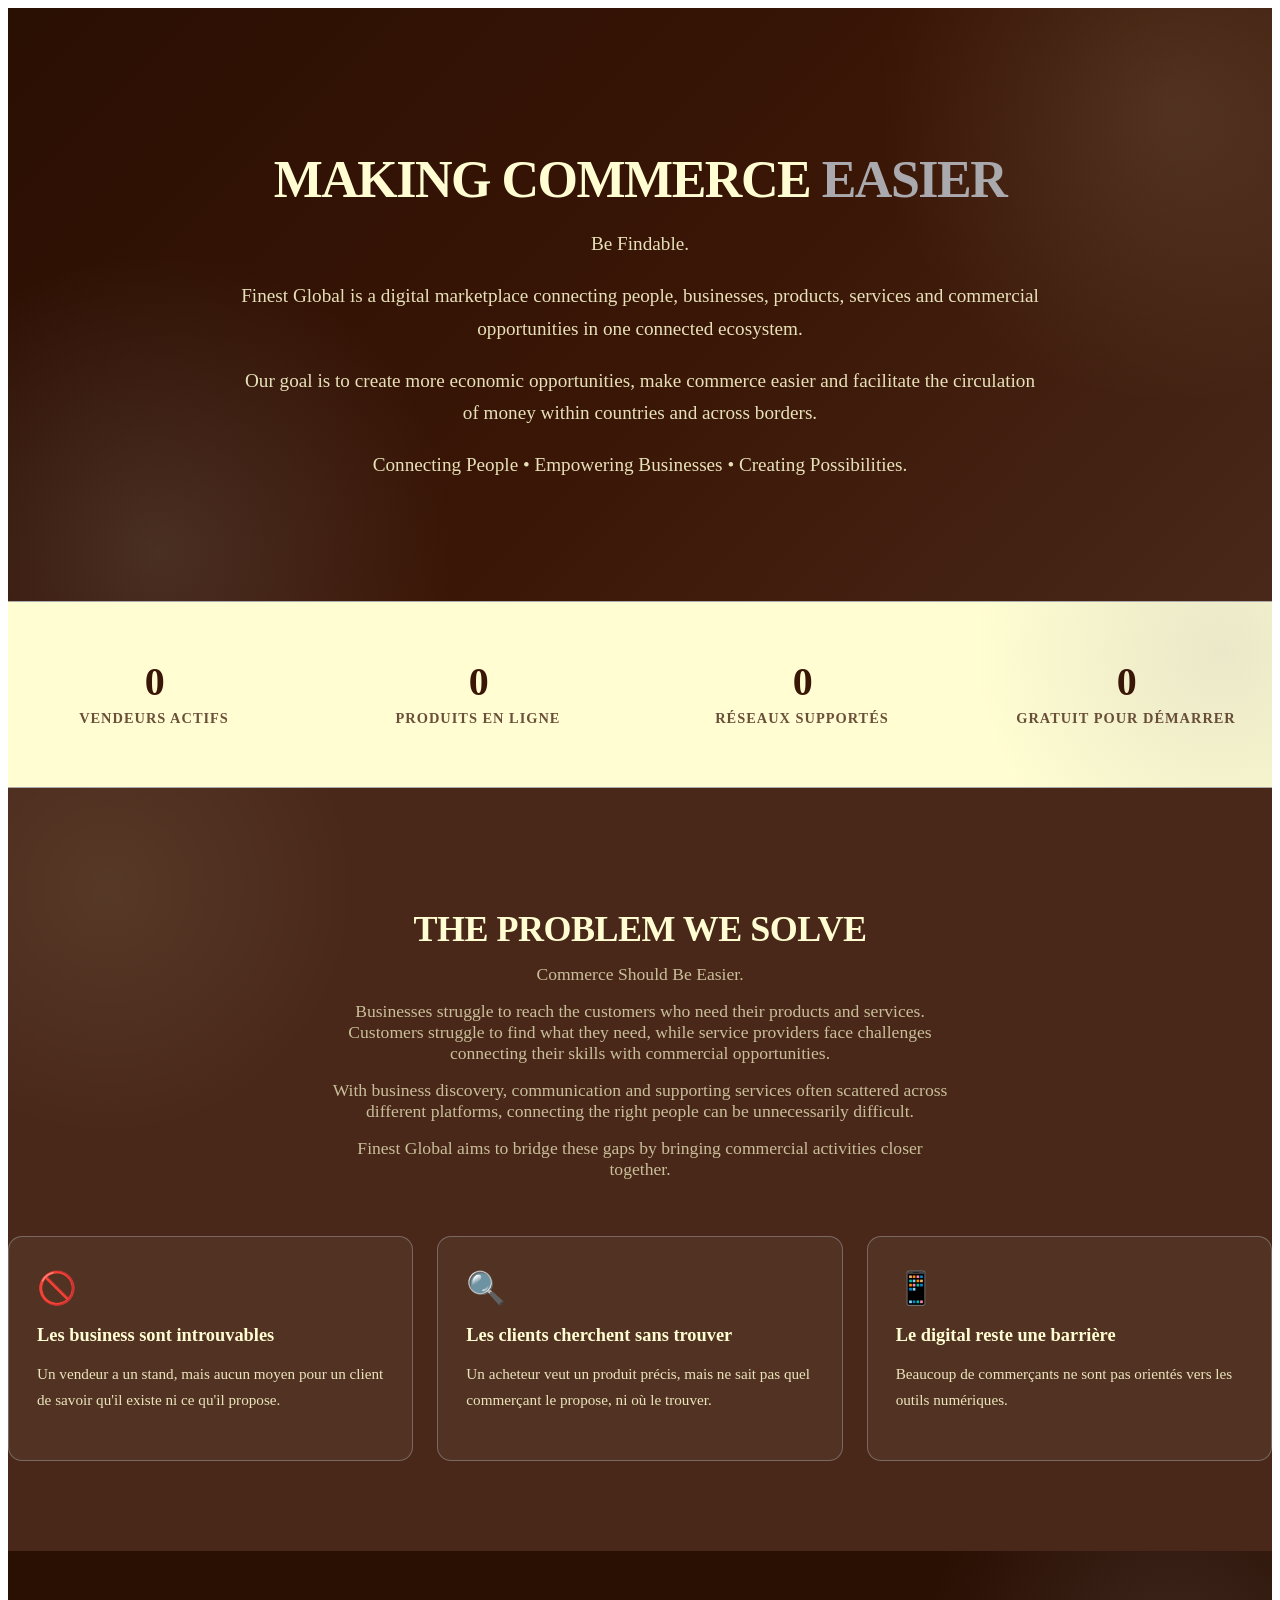
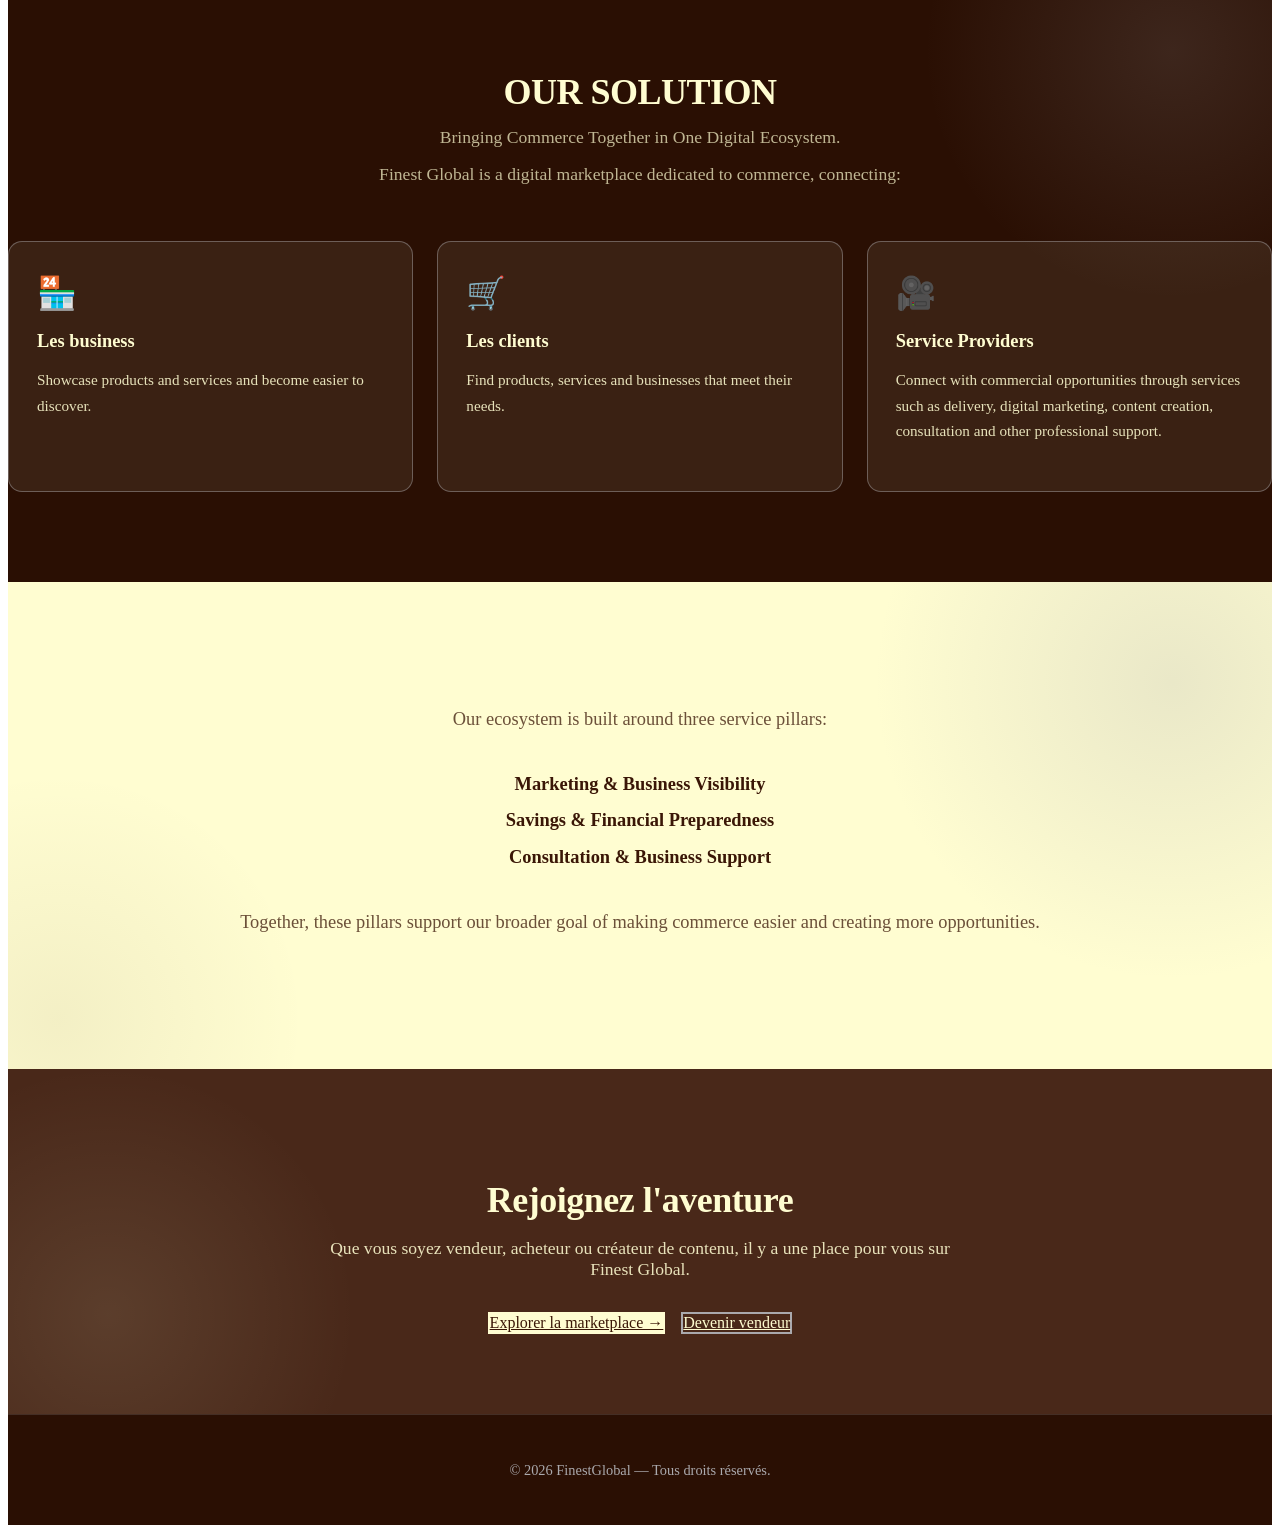
==== commit 7de41cb0: "reprise du site about  screen" ====
--- a/frontend/about.html
+++ b/frontend/about.html
@@ -82,6 +82,8 @@
       color: var(--cream-soft);
       line-height: 1.7;
     }
+
+    .about-hero p + p { margin-top: 18px; }
     
     /* ============================
        SECTIONS GÉNÉRIQUES
@@ -105,6 +107,8 @@
       max-width: 620px;
       margin: 0 auto;
     }
+
+    .section-title p + p { margin-top: 16px; }
     
     /* ============================
        2. CHIFFRES CLÉS — 🟡 CREAM (1ère apparition)
@@ -343,6 +347,17 @@
     }
     
     .vision-text p { margin-bottom: 28px; }
+
+    .vision-text ul {
+      list-style: none;
+      padding: 0;
+      margin: 0 0 28px;
+    }
+
+    .vision-text li {
+      color: var(--brand-dark-solid);
+      font-weight: 800;
+    }
     
     .vision-text strong {
       color: var(--brand-dark-solid);
@@ -485,6 +500,7 @@
       .card-glass p, .card-white p { font-size: 0.85rem; line-height: 1.6; }
       .vision-text { font-size: 0.95rem; line-height: 1.75; padding: 0 18px; }
       .vision-text p { margin-bottom: 20px; }
+      .vision-text ul { margin-bottom: 20px; }
       .cta-final { padding: 48px 0; }
       .cta-final h2 { font-size: 1.4rem; margin-bottom: 12px; }
       .cta-final p { font-size: 0.9rem; margin-bottom: 24px; padding: 0 18px; }
@@ -516,6 +532,7 @@
       .about-hero-inner { max-width: 1000px; padding: 0 40px; }
       .about-hero h1 { font-size: 4rem; letter-spacing: -2px; }
       .about-hero p { font-size: 1.4rem; max-width: 900px; margin: 0 auto; }
+      .about-hero p + p { margin-top: 22px; }
 
       .section,
       .section-problem,
@@ -543,6 +560,7 @@
 
       .vision-text { font-size: 1.35rem; max-width: 1000px; }
       .vision-text p { margin-bottom: 32px; }
+      .vision-text ul { margin-bottom: 32px; }
 
       .cta-final { padding: 110px 0; }
       .cta-final h2 { font-size: 2.75rem; }
@@ -584,6 +602,7 @@
 
       .vision-text { font-size: 1.55rem; max-width: 1200px; }
       .vision-text p { margin-bottom: 36px; }
+      .vision-text ul { margin-bottom: 36px; }
 
       .cta-final { padding: 140px 0; }
       .cta-final h2 { font-size: 3.25rem; }
@@ -622,6 +641,7 @@
 
       .vision-text { font-size: 1.75rem; max-width: 1400px; }
       .vision-text p { margin-bottom: 42px; }
+      .vision-text ul { margin-bottom: 42px; }
 
       .cta-final { padding: 170px 0; }
       .cta-final h2 { font-size: 3.75rem; }
@@ -637,10 +657,13 @@
   <section class="about-hero">
     <div class="about-hero-inner">
       <h1>
-        <span data-i18n="about.hero_title">Rendre le commerce </span>
-        <span style="color: var(--silver);" data-i18n="about.hero_visible">visible.</span>
+        <span style="color: var(--cream);" data-i18n="about.hero_title">MAKING COMMERCE </span>
+        <span style="color: var(--silver);" data-i18n="about.hero_visible">EASIER</span>
       </h1>
-      <p data-i18n="about.hero_p">Finest Global connecte les commerçants du marché physique à leurs clients — sans remplacer la tradition, en la rendant simplement accessible au monde digital.</p>
+      <p data-i18n="about.hero_p">Be Findable.</p>
+      <p data-i18n="about.hero_p2">Finest Global is a digital marketplace connecting people, businesses, products, services and commercial opportunities in one connected ecosystem.</p>
+      <p data-i18n="about.hero_p3">Our goal is to create more economic opportunities, make commerce easier and facilitate the circulation of money within countries and across borders.</p>
+      <p data-i18n="about.hero_p4">Connecting People • Empowering Businesses • Creating Possibilities.</p>
     </div>
   </section>
 
@@ -672,8 +695,11 @@
   <section class="section-problem">
     <div class="container">
       <div class="section-title">
-        <h2 data-i18n="about.problem_title">Le problème que nous résolvons</h2>
-        <p data-i18n="about.problem_p">Des milliers de commerçants ont un produit à vendre et un emplacement physique — mais restent invisibles.</p>
+        <h2 data-i18n="about.problem_title">THE PROBLEM WE SOLVE</h2>
+        <p data-i18n="about.problem_p">Commerce Should Be Easier.</p>
+        <p data-i18n="about.problem_p2">Businesses struggle to reach the customers who need their products and services. Customers struggle to find what they need, while service providers face challenges connecting their skills with commercial opportunities.</p>
+        <p data-i18n="about.problem_p3">With business discovery, communication and supporting services often scattered across different platforms, connecting the right people can be unnecessarily difficult.</p>
+        <p data-i18n="about.problem_p4">Finest Global aims to bridge these gaps by bringing commercial activities closer together.</p>
       </div>
       
       <div class="cards-grid">
@@ -700,25 +726,26 @@
   <section class="section-solution">
     <div class="container">
       <div class="section-title">
-        <h2 data-i18n="about.solution_title">Notre solution</h2>
-        <p data-i18n="about.solution_p">Un écosystème à trois faces qui connecte tout le monde.</p>
+        <h2 data-i18n="about.solution_title">OUR SOLUTION</h2>
+        <p data-i18n="about.solution_p">Bringing Commerce Together in One Digital Ecosystem.</p>
+        <p data-i18n="about.solution_p2">Finest Global is a digital marketplace dedicated to commerce, connecting:</p>
       </div>
       
       <div class="cards-grid">
         <div class="card-white">
           <span class="card-white-emoji">🏪</span>
           <h3 data-i18n="about.solution_1_title">Les business</h3>
-          <p data-i18n="about.solution_1_p">Rendus findables pour ce qu'ils vendent déjà. Une vitrine en ligne, sans quitter leur stand physique.</p>
+          <p data-i18n="about.solution_1_p">Showcase products and services and become easier to discover.</p>
         </div>
         <div class="card-white">
           <span class="card-white-emoji">🛒</span>
           <h3 data-i18n="about.solution_2_title">Les clients</h3>
-          <p data-i18n="about.solution_2_p">Trouvent le bon produit, au bon endroit, au bon moment. Commandent directement.</p>
+          <p data-i18n="about.solution_2_p">Find products, services and businesses that meet their needs.</p>
         </div>
         <div class="card-white">
           <span class="card-white-emoji">🎥</span>
-          <h3 data-i18n="about.solution_3_title">Les talents du digital</h3>
-          <p data-i18n="about.solution_3_p">Photographes, vidéastes et community managers deviennent les ponts entre vendeurs et acheteurs.</p>
+          <h3 data-i18n="about.solution_3_title">Service Providers</h3>
+          <p data-i18n="about.solution_3_p">Connect with commercial opportunities through services such as delivery, digital marketing, content creation, consultation and other professional support.</p>
         </div>
       </div>
     </div>
@@ -727,14 +754,14 @@
   <!-- 5. VISION — 🟡 CREAM (2ème apparition) -->
   <section class="section-vision">
     <div class="container">
-      <div class="section-title">
-        <h2 data-i18n="about.vision_title">Notre vision</h2>
-      </div>
-      
       <div class="vision-text">
-        <p data-i18n="about.vision_1">Nous ne remplaçons pas le marché physique. Nous l'adaptons à la réalité digitale.</p>
-        <p data-i18n="about.vision_2">Les marchés continueront d'exister — mais leurs commerçants seront <strong class="vision-highlight">visibles, trouvables et connectés</strong> à leurs clients.</p>
-        <p data-i18n="about.vision_3">Notre objectif : créer un écosystème fort entre business, clients et créateurs de contenu.</p>
+        <p data-i18n="about.vision_1">Our ecosystem is built around three service pillars:</p>
+        <ul>
+          <li data-i18n="about.vision_pillar_1">Marketing &amp; Business Visibility</li>
+          <li data-i18n="about.vision_pillar_2">Savings &amp; Financial Preparedness</li>
+          <li data-i18n="about.vision_pillar_3">Consultation &amp; Business Support</li>
+        </ul>
+        <p data-i18n="about.vision_2">Together, these pillars support our broader goal of making commerce easier and creating more opportunities.</p>
       </div>
     </div>
   </section>
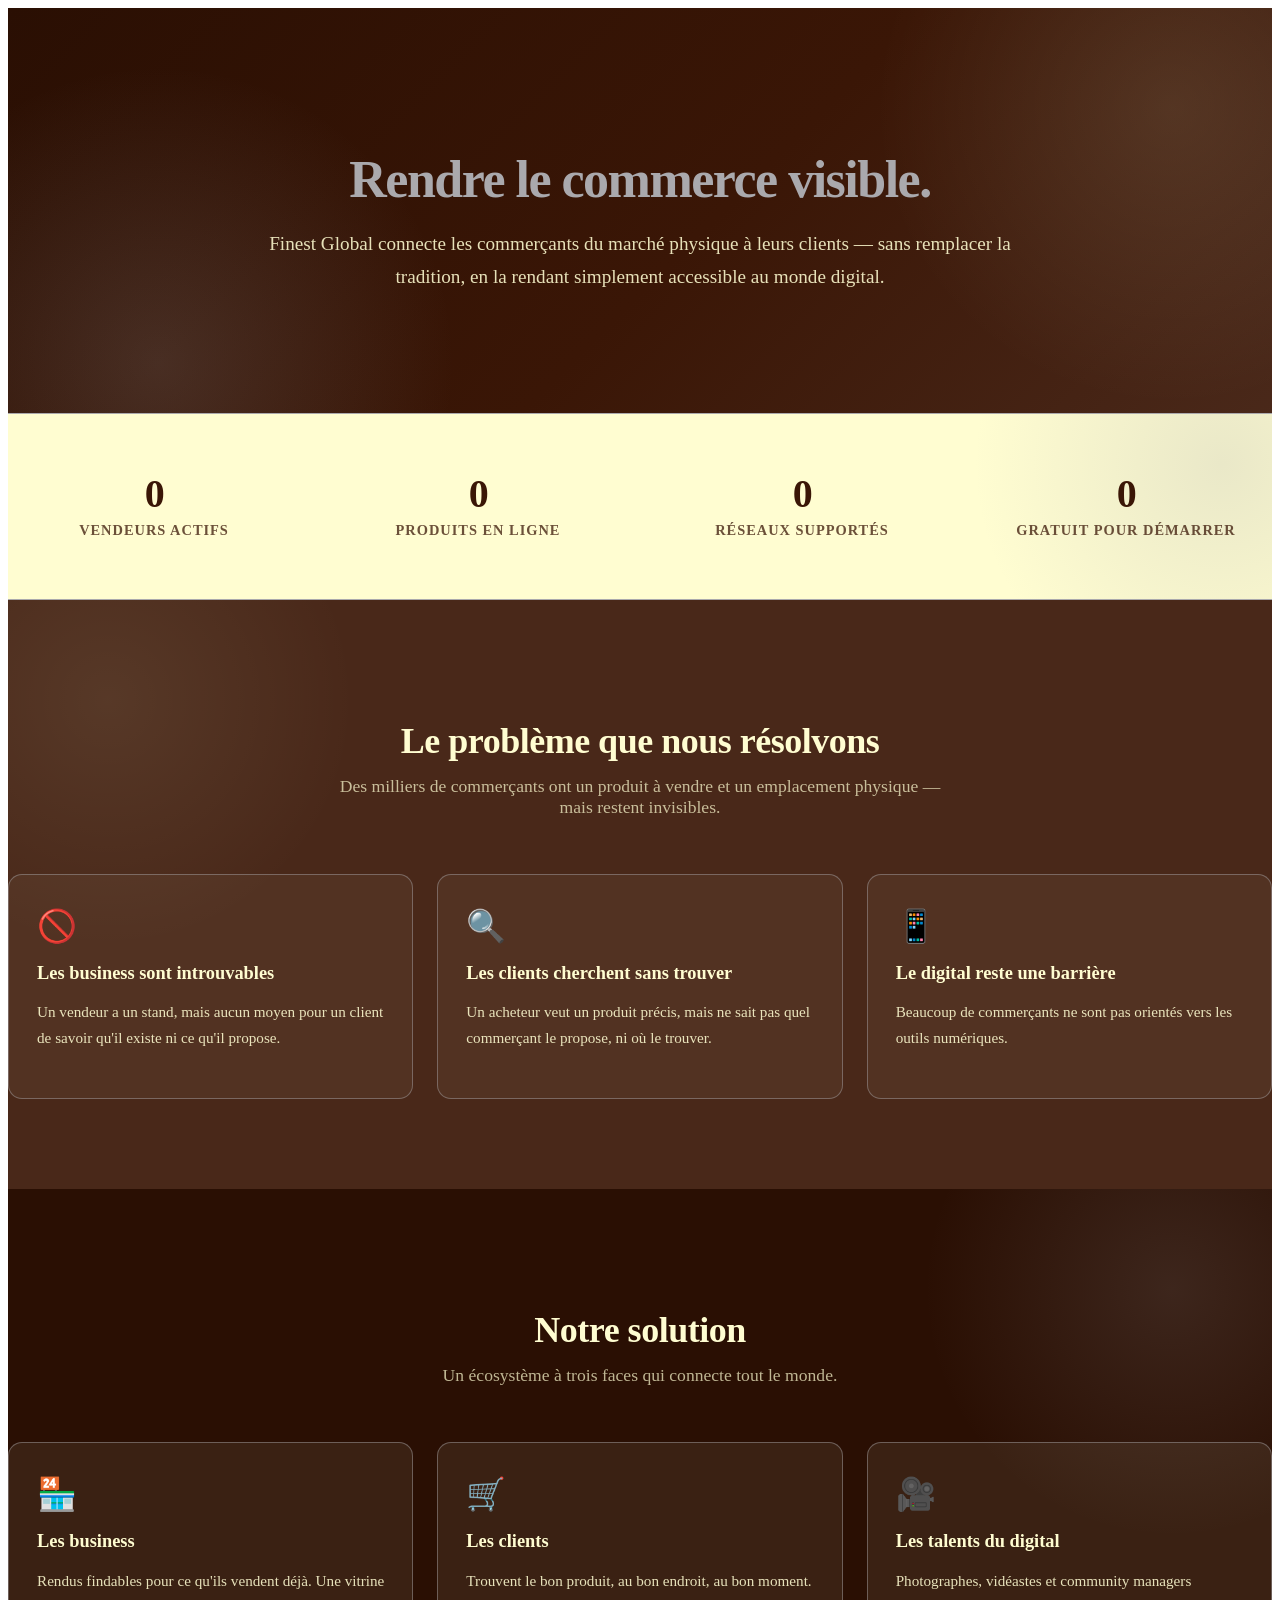
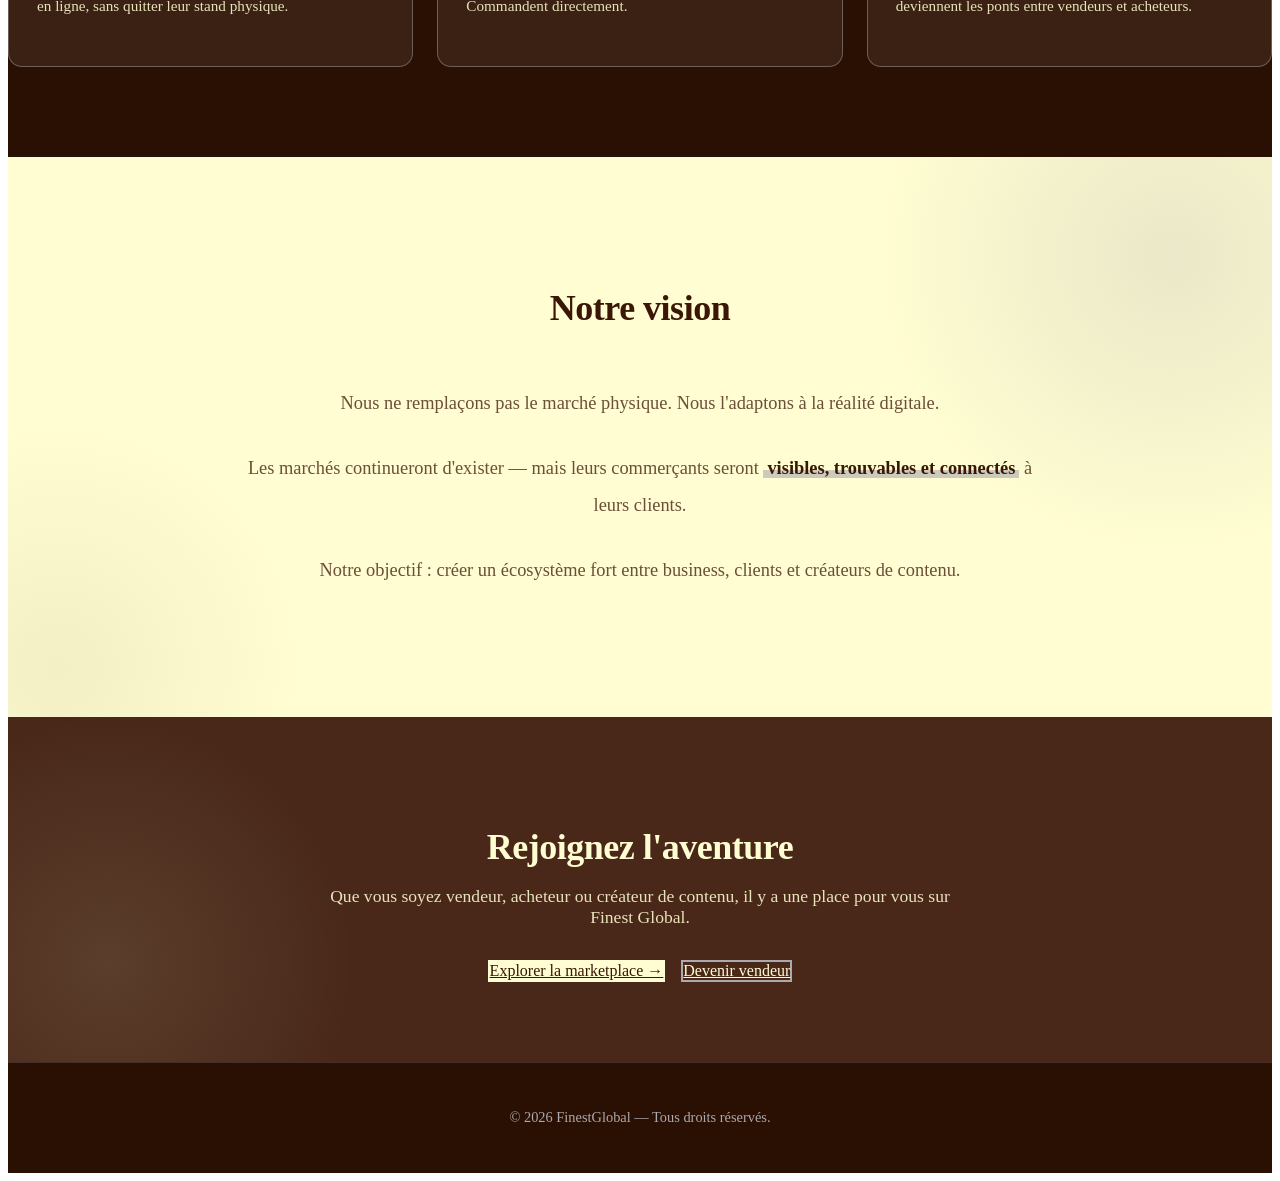
==== commit 8b2578e3: "reprise du site about  screen" ====
--- a/frontend/about.html
+++ b/frontend/about.html
@@ -82,8 +82,6 @@
       color: var(--cream-soft);
       line-height: 1.7;
     }
-
-    .about-hero p + p { margin-top: 18px; }
     
     /* ============================
        SECTIONS GÉNÉRIQUES
@@ -107,8 +105,6 @@
       max-width: 620px;
       margin: 0 auto;
     }
-
-    .section-title p + p { margin-top: 16px; }
     
     /* ============================
        2. CHIFFRES CLÉS — 🟡 CREAM (1ère apparition)
@@ -347,17 +343,6 @@
     }
     
     .vision-text p { margin-bottom: 28px; }
-
-    .vision-text ul {
-      list-style: none;
-      padding: 0;
-      margin: 0 0 28px;
-    }
-
-    .vision-text li {
-      color: var(--brand-dark-solid);
-      font-weight: 800;
-    }
     
     .vision-text strong {
       color: var(--brand-dark-solid);
@@ -500,7 +485,6 @@
       .card-glass p, .card-white p { font-size: 0.85rem; line-height: 1.6; }
       .vision-text { font-size: 0.95rem; line-height: 1.75; padding: 0 18px; }
       .vision-text p { margin-bottom: 20px; }
-      .vision-text ul { margin-bottom: 20px; }
       .cta-final { padding: 48px 0; }
       .cta-final h2 { font-size: 1.4rem; margin-bottom: 12px; }
       .cta-final p { font-size: 0.9rem; margin-bottom: 24px; padding: 0 18px; }
@@ -532,7 +516,6 @@
       .about-hero-inner { max-width: 1000px; padding: 0 40px; }
       .about-hero h1 { font-size: 4rem; letter-spacing: -2px; }
       .about-hero p { font-size: 1.4rem; max-width: 900px; margin: 0 auto; }
-      .about-hero p + p { margin-top: 22px; }
 
       .section,
       .section-problem,
@@ -560,7 +543,6 @@
 
       .vision-text { font-size: 1.35rem; max-width: 1000px; }
       .vision-text p { margin-bottom: 32px; }
-      .vision-text ul { margin-bottom: 32px; }
 
       .cta-final { padding: 110px 0; }
       .cta-final h2 { font-size: 2.75rem; }
@@ -602,7 +584,6 @@
 
       .vision-text { font-size: 1.55rem; max-width: 1200px; }
       .vision-text p { margin-bottom: 36px; }
-      .vision-text ul { margin-bottom: 36px; }
 
       .cta-final { padding: 140px 0; }
       .cta-final h2 { font-size: 3.25rem; }
@@ -641,7 +622,6 @@
 
       .vision-text { font-size: 1.75rem; max-width: 1400px; }
       .vision-text p { margin-bottom: 42px; }
-      .vision-text ul { margin-bottom: 42px; }
 
       .cta-final { padding: 170px 0; }
       .cta-final h2 { font-size: 3.75rem; }
@@ -657,13 +637,10 @@
   <section class="about-hero">
     <div class="about-hero-inner">
       <h1>
-        <span style="color: var(--cream);" data-i18n="about.hero_title">MAKING COMMERCE </span>
-        <span style="color: var(--silver);" data-i18n="about.hero_visible">EASIER</span>
+        <span data-i18n="about.hero_title">Rendre le commerce </span>
+        <span style="color: var(--silver);" data-i18n="about.hero_visible">visible.</span>
       </h1>
-      <p data-i18n="about.hero_p">Be Findable.</p>
-      <p data-i18n="about.hero_p2">Finest Global is a digital marketplace connecting people, businesses, products, services and commercial opportunities in one connected ecosystem.</p>
-      <p data-i18n="about.hero_p3">Our goal is to create more economic opportunities, make commerce easier and facilitate the circulation of money within countries and across borders.</p>
-      <p data-i18n="about.hero_p4">Connecting People • Empowering Businesses • Creating Possibilities.</p>
+      <p data-i18n="about.hero_p">Finest Global connecte les commerçants du marché physique à leurs clients — sans remplacer la tradition, en la rendant simplement accessible au monde digital.</p>
     </div>
   </section>
 
@@ -695,11 +672,8 @@
   <section class="section-problem">
     <div class="container">
       <div class="section-title">
-        <h2 data-i18n="about.problem_title">THE PROBLEM WE SOLVE</h2>
-        <p data-i18n="about.problem_p">Commerce Should Be Easier.</p>
-        <p data-i18n="about.problem_p2">Businesses struggle to reach the customers who need their products and services. Customers struggle to find what they need, while service providers face challenges connecting their skills with commercial opportunities.</p>
-        <p data-i18n="about.problem_p3">With business discovery, communication and supporting services often scattered across different platforms, connecting the right people can be unnecessarily difficult.</p>
-        <p data-i18n="about.problem_p4">Finest Global aims to bridge these gaps by bringing commercial activities closer together.</p>
+        <h2 data-i18n="about.problem_title">Le problème que nous résolvons</h2>
+        <p data-i18n="about.problem_p">Des milliers de commerçants ont un produit à vendre et un emplacement physique — mais restent invisibles.</p>
       </div>
       
       <div class="cards-grid">
@@ -726,26 +700,25 @@
   <section class="section-solution">
     <div class="container">
       <div class="section-title">
-        <h2 data-i18n="about.solution_title">OUR SOLUTION</h2>
-        <p data-i18n="about.solution_p">Bringing Commerce Together in One Digital Ecosystem.</p>
-        <p data-i18n="about.solution_p2">Finest Global is a digital marketplace dedicated to commerce, connecting:</p>
+        <h2 data-i18n="about.solution_title">Notre solution</h2>
+        <p data-i18n="about.solution_p">Un écosystème à trois faces qui connecte tout le monde.</p>
       </div>
       
       <div class="cards-grid">
         <div class="card-white">
           <span class="card-white-emoji">🏪</span>
           <h3 data-i18n="about.solution_1_title">Les business</h3>
-          <p data-i18n="about.solution_1_p">Showcase products and services and become easier to discover.</p>
+          <p data-i18n="about.solution_1_p">Rendus findables pour ce qu'ils vendent déjà. Une vitrine en ligne, sans quitter leur stand physique.</p>
         </div>
         <div class="card-white">
           <span class="card-white-emoji">🛒</span>
           <h3 data-i18n="about.solution_2_title">Les clients</h3>
-          <p data-i18n="about.solution_2_p">Find products, services and businesses that meet their needs.</p>
+          <p data-i18n="about.solution_2_p">Trouvent le bon produit, au bon endroit, au bon moment. Commandent directement.</p>
         </div>
         <div class="card-white">
           <span class="card-white-emoji">🎥</span>
-          <h3 data-i18n="about.solution_3_title">Service Providers</h3>
-          <p data-i18n="about.solution_3_p">Connect with commercial opportunities through services such as delivery, digital marketing, content creation, consultation and other professional support.</p>
+          <h3 data-i18n="about.solution_3_title">Les talents du digital</h3>
+          <p data-i18n="about.solution_3_p">Photographes, vidéastes et community managers deviennent les ponts entre vendeurs et acheteurs.</p>
         </div>
       </div>
     </div>
@@ -754,14 +727,14 @@
   <!-- 5. VISION — 🟡 CREAM (2ème apparition) -->
   <section class="section-vision">
     <div class="container">
+      <div class="section-title">
+        <h2 data-i18n="about.vision_title">Notre vision</h2>
+      </div>
+      
       <div class="vision-text">
-        <p data-i18n="about.vision_1">Our ecosystem is built around three service pillars:</p>
-        <ul>
-          <li data-i18n="about.vision_pillar_1">Marketing &amp; Business Visibility</li>
-          <li data-i18n="about.vision_pillar_2">Savings &amp; Financial Preparedness</li>
-          <li data-i18n="about.vision_pillar_3">Consultation &amp; Business Support</li>
-        </ul>
-        <p data-i18n="about.vision_2">Together, these pillars support our broader goal of making commerce easier and creating more opportunities.</p>
+        <p data-i18n="about.vision_1">Nous ne remplaçons pas le marché physique. Nous l'adaptons à la réalité digitale.</p>
+        <p data-i18n="about.vision_2">Les marchés continueront d'exister — mais leurs commerçants seront <strong class="vision-highlight">visibles, trouvables et connectés</strong> à leurs clients.</p>
+        <p data-i18n="about.vision_3">Notre objectif : créer un écosystème fort entre business, clients et créateurs de contenu.</p>
       </div>
     </div>
   </section>
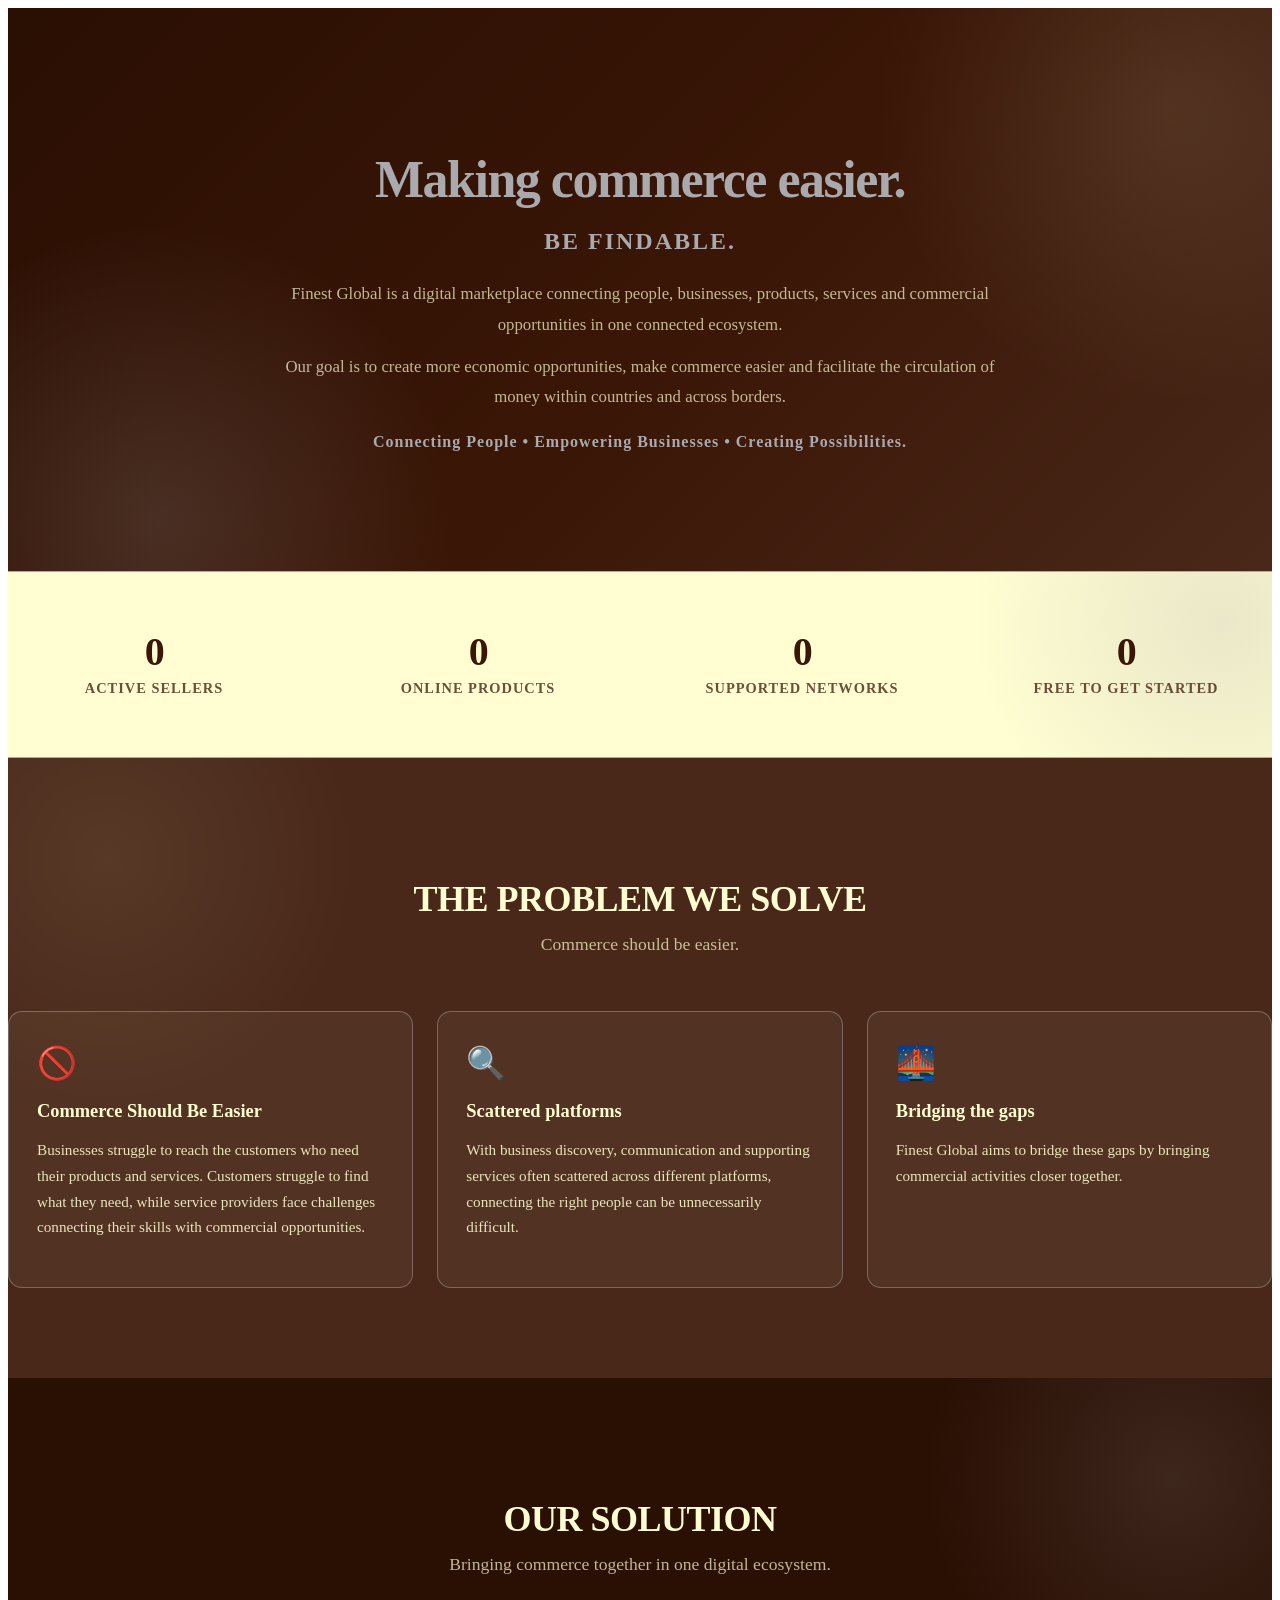
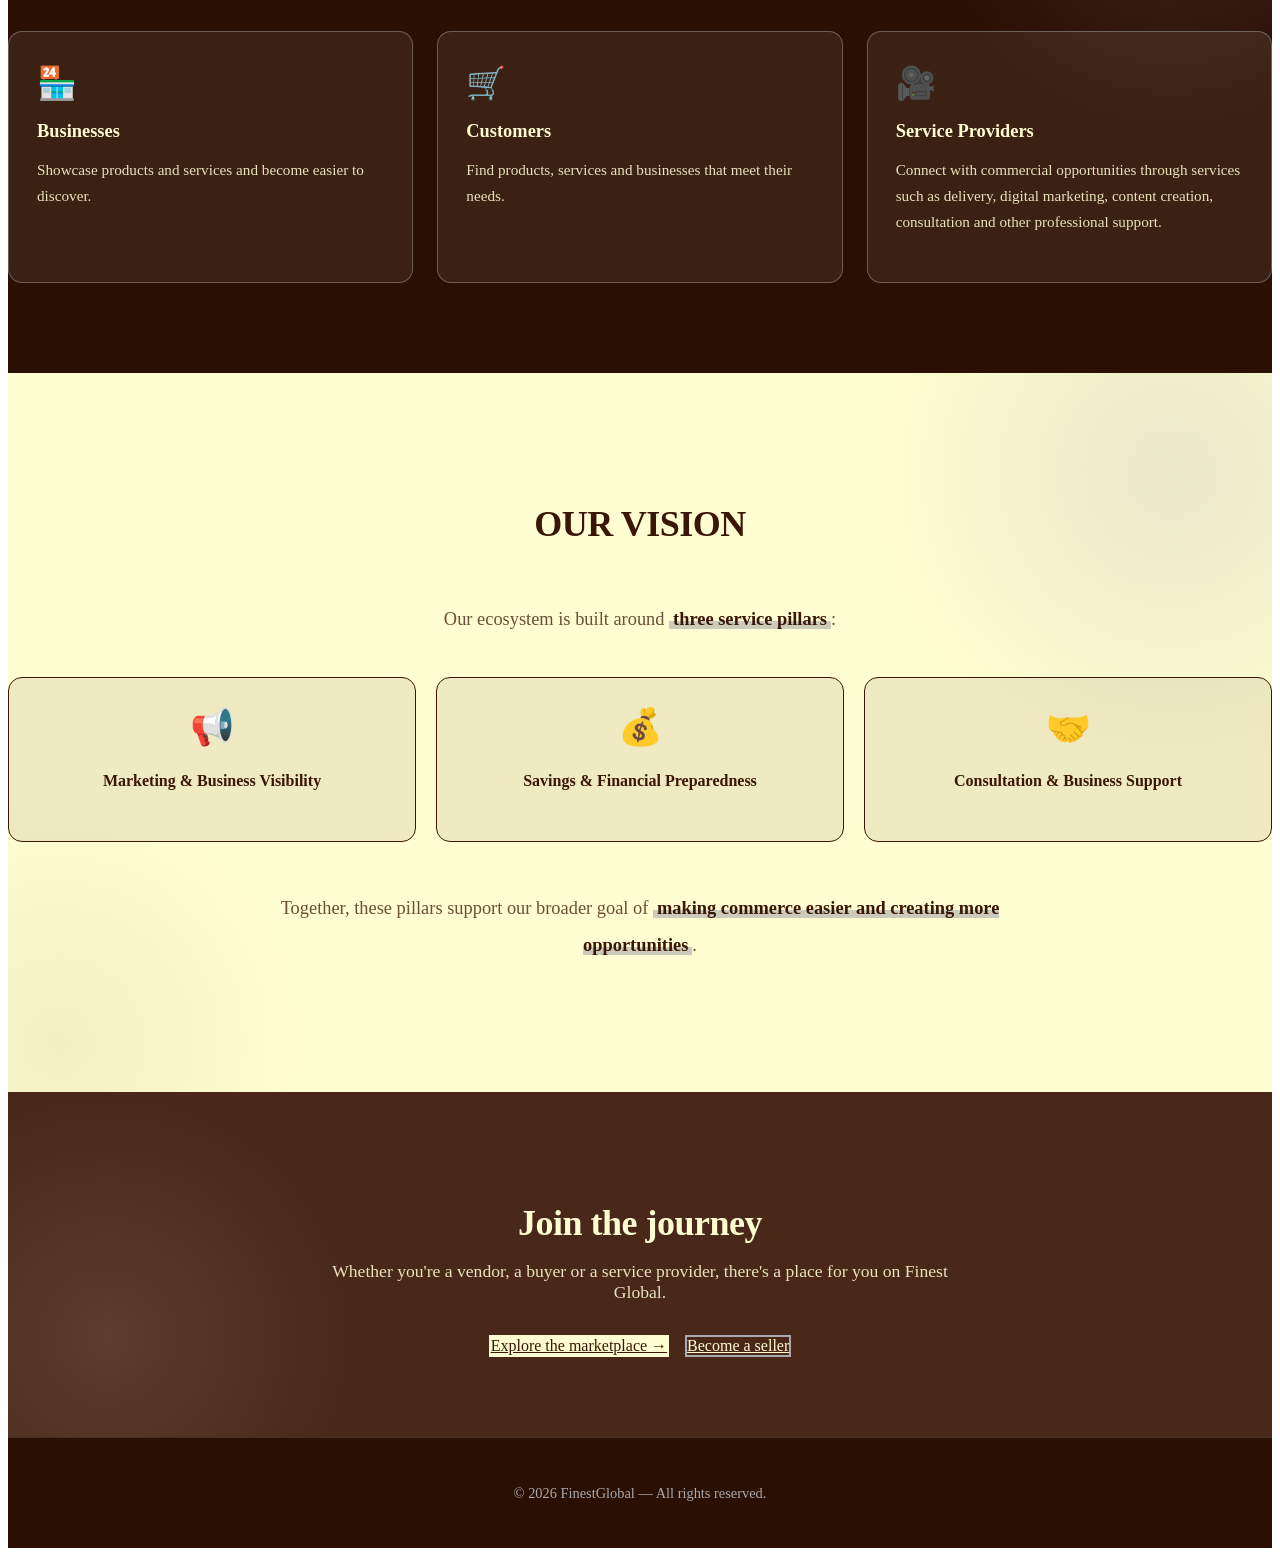
==== commit 1af3022e: "reprise du site about  screen" ====
--- a/frontend/about.html
+++ b/frontend/about.html
@@ -3,8 +3,8 @@
 <head>
   <meta charset="UTF-8">
   <meta name="viewport" content="width=device-width, initial-scale=1.0, maximum-scale=5.0, viewport-fit=cover">
-  <title>À propos — Finest Global</title>
-  <meta name="description" content="Finest Global rend le marché physique visible, trouvable et connecté. Sans le remplacer.">
+  <title>About — Finest Global</title>
+  <meta name="description" content="Finest Global is a digital marketplace connecting people, businesses, products, services and commercial opportunities in one connected ecosystem.">
   <link rel="preconnect" href="https://fonts.googleapis.com">
   <link href="https://fonts.googleapis.com/css2?family=Inter:wght@400;500;600;700;800;900&display=swap" rel="stylesheet">
   <link rel="stylesheet" href="/css/main.css">
@@ -81,6 +81,32 @@
       font-size: 1.2rem;
       color: var(--cream-soft);
       line-height: 1.7;
+      margin-bottom: 16px;
+    }
+    
+    .about-hero .hero-slogan {
+      font-size: 1.5rem;
+      font-weight: 800;
+      color: var(--silver);
+      letter-spacing: 2px;
+      text-transform: uppercase;
+      margin-bottom: 24px;
+    }
+    
+    .about-hero .hero-mission {
+      font-size: 1.05rem;
+      color: var(--cream-muted);
+      max-width: 720px;
+      margin: 0 auto 12px;
+      line-height: 1.8;
+    }
+    
+    .about-hero .hero-tagline {
+      font-size: 1rem;
+      font-weight: 700;
+      color: var(--silver);
+      letter-spacing: 1px;
+      margin-top: 16px;
     }
     
     /* ============================
@@ -98,6 +124,7 @@
       font-weight: 800;
       margin-bottom: 14px;
       letter-spacing: -0.5px;
+      text-transform: uppercase;
     }
     
     .section-title p {
@@ -356,6 +383,41 @@
       padding: 0 4px;
     }
     
+    .vision-pillars {
+      display: grid;
+      grid-template-columns: repeat(3, 1fr);
+      gap: 20px;
+      margin-top: 40px;
+    }
+    
+    .vision-pillar {
+      background: rgba(58, 22, 6, 0.08);
+      border: 1.5px solid var(--brand-dark-solid);
+      border-radius: var(--radius-lg, 14px);
+      padding: 28px 24px;
+      text-align: center;
+      transition: all var(--transition, 0.2s);
+    }
+    
+    .vision-pillar:hover {
+      background: rgba(58, 22, 6, 0.15);
+      transform: translateY(-4px);
+      box-shadow: 0 12px 32px rgba(58, 22, 6, 0.2);
+    }
+    
+    .vision-pillar-icon {
+      font-size: 2.25rem;
+      margin-bottom: 12px;
+      display: block;
+    }
+    
+    .vision-pillar h4 {
+      font-size: 1rem;
+      font-weight: 800;
+      color: var(--brand-dark-solid);
+      line-height: 1.4;
+    }
+    
     /* ============================
        6. CTA FINAL — BRUN
        ============================ */
@@ -453,7 +515,9 @@
     @media (max-width: 900px) {
       .about-hero h1 { font-size: 2.25rem; letter-spacing: -1px; }
       .about-hero p { font-size: 1.05rem; }
+      .about-hero .hero-slogan { font-size: 1.2rem; }
       .cards-grid { grid-template-columns: 1fr; }
+      .vision-pillars { grid-template-columns: 1fr; }
       .stats-band-grid { grid-template-columns: repeat(2, 1fr); gap: 24px; }
       .section-title h2 { font-size: 1.75rem; }
       .section { padding: 60px 0; }
@@ -468,6 +532,9 @@
       .about-hero-inner { padding: 0 18px; }
       .about-hero h1 { font-size: 1.85rem; letter-spacing: -0.8px; margin-bottom: 14px; }
       .about-hero p { font-size: 0.95rem; line-height: 1.55; }
+      .about-hero .hero-slogan { font-size: 1rem; letter-spacing: 1px; }
+      .about-hero .hero-mission { font-size: 0.88rem; }
+      .about-hero .hero-tagline { font-size: 0.85rem; }
       .stats-band { padding: 36px 0; }
       .stats-band-grid { grid-template-columns: repeat(2, 1fr); gap: 20px 16px; }
       .stat-band-item .stat-value { font-size: 1.75rem; }
@@ -485,6 +552,10 @@
       .card-glass p, .card-white p { font-size: 0.85rem; line-height: 1.6; }
       .vision-text { font-size: 0.95rem; line-height: 1.75; padding: 0 18px; }
       .vision-text p { margin-bottom: 20px; }
+      .vision-pillars { gap: 12px; margin-top: 24px; }
+      .vision-pillar { padding: 18px 14px; }
+      .vision-pillar-icon { font-size: 1.65rem; margin-bottom: 8px; }
+      .vision-pillar h4 { font-size: 0.85rem; }
       .cta-final { padding: 48px 0; }
       .cta-final h2 { font-size: 1.4rem; margin-bottom: 12px; }
       .cta-final p { font-size: 0.9rem; margin-bottom: 24px; padding: 0 18px; }
@@ -515,7 +586,10 @@
       .about-hero { padding: 130px 0; }
       .about-hero-inner { max-width: 1000px; padding: 0 40px; }
       .about-hero h1 { font-size: 4rem; letter-spacing: -2px; }
-      .about-hero p { font-size: 1.4rem; max-width: 900px; margin: 0 auto; }
+      .about-hero .hero-slogan { font-size: 1.85rem; }
+      .about-hero p { font-size: 1.4rem; max-width: 900px; margin: 0 auto 20px; }
+      .about-hero .hero-mission { font-size: 1.25rem; max-width: 880px; }
+      .about-hero .hero-tagline { font-size: 1.15rem; }
 
       .section,
       .section-problem,
@@ -543,6 +617,10 @@
 
       .vision-text { font-size: 1.35rem; max-width: 1000px; }
       .vision-text p { margin-bottom: 32px; }
+      .vision-pillars { gap: 24px; margin-top: 48px; }
+      .vision-pillar { padding: 36px 28px; }
+      .vision-pillar-icon { font-size: 2.75rem; }
+      .vision-pillar h4 { font-size: 1.15rem; }
 
       .cta-final { padding: 110px 0; }
       .cta-final h2 { font-size: 2.75rem; }
@@ -556,7 +634,10 @@
       .about-hero { padding: 160px 0; }
       .about-hero-inner { max-width: 1200px; padding: 0 60px; }
       .about-hero h1 { font-size: 4.75rem; }
+      .about-hero .hero-slogan { font-size: 2.15rem; }
       .about-hero p { font-size: 1.6rem; max-width: 1100px; }
+      .about-hero .hero-mission { font-size: 1.45rem; max-width: 1000px; }
+      .about-hero .hero-tagline { font-size: 1.35rem; }
 
       .section,
       .section-problem,
@@ -584,6 +665,10 @@
 
       .vision-text { font-size: 1.55rem; max-width: 1200px; }
       .vision-text p { margin-bottom: 36px; }
+      .vision-pillars { gap: 28px; margin-top: 56px; }
+      .vision-pillar { padding: 44px 32px; }
+      .vision-pillar-icon { font-size: 3.15rem; }
+      .vision-pillar h4 { font-size: 1.3rem; }
 
       .cta-final { padding: 140px 0; }
       .cta-final h2 { font-size: 3.25rem; }
@@ -594,7 +679,10 @@
       .about-hero { padding: 200px 0; }
       .about-hero-inner { max-width: 1400px; }
       .about-hero h1 { font-size: 5.5rem; }
+      .about-hero .hero-slogan { font-size: 2.5rem; }
       .about-hero p { font-size: 1.85rem; max-width: 1280px; }
+      .about-hero .hero-mission { font-size: 1.65rem; max-width: 1180px; }
+      .about-hero .hero-tagline { font-size: 1.55rem; }
 
       .section,
       .section-problem,
@@ -622,6 +710,10 @@
 
       .vision-text { font-size: 1.75rem; max-width: 1400px; }
       .vision-text p { margin-bottom: 42px; }
+      .vision-pillars { gap: 32px; margin-top: 64px; }
+      .vision-pillar { padding: 52px 36px; }
+      .vision-pillar-icon { font-size: 3.5rem; }
+      .vision-pillar h4 { font-size: 1.5rem; }
 
       .cta-final { padding: 170px 0; }
       .cta-final h2 { font-size: 3.75rem; }
@@ -637,10 +729,17 @@
   <section class="about-hero">
     <div class="about-hero-inner">
       <h1>
-        <span data-i18n="about.hero_title">Rendre le commerce </span>
-        <span style="color: var(--silver);" data-i18n="about.hero_visible">visible.</span>
+        <span data-i18n="about.hero_title">Making commerce </span>
+        <span style="color: var(--silver);" data-i18n="about.hero_visible">easier.</span>
       </h1>
-      <p data-i18n="about.hero_p">Finest Global connecte les commerçants du marché physique à leurs clients — sans remplacer la tradition, en la rendant simplement accessible au monde digital.</p>
+      <div class="hero-slogan">Be Findable.</div>
+      <p class="hero-mission">
+        Finest Global is a digital marketplace connecting people, businesses, products, services and commercial opportunities in one connected ecosystem.
+      </p>
+      <p class="hero-mission">
+        Our goal is to create more economic opportunities, make commerce easier and facilitate the circulation of money within countries and across borders.
+      </p>
+      <p class="hero-tagline">Connecting People • Empowering Businesses • Creating Possibilities.</p>
     </div>
   </section>
 
@@ -650,19 +749,19 @@
       <div class="stats-band-grid">
         <div class="stat-band-item">
           <div class="stat-value" data-count="3">0</div>
-          <div class="stat-label" data-i18n="about.stats_sellers">Vendeurs actifs</div>
+          <div class="stat-label" data-i18n="about.stats_sellers">Active sellers</div>
         </div>
         <div class="stat-band-item">
           <div class="stat-value" data-count="6">0</div>
-          <div class="stat-label" data-i18n="about.stats_products">Produits en ligne</div>
+          <div class="stat-label" data-i18n="about.stats_products">Online products</div>
         </div>
         <div class="stat-band-item">
           <div class="stat-value" data-count="3">0</div>
-          <div class="stat-label" data-i18n="about.stats_networks">Réseaux supportés</div>
+          <div class="stat-label" data-i18n="about.stats_networks">Supported networks</div>
         </div>
         <div class="stat-band-item">
           <div class="stat-value" data-count="100" data-suffix="%">0</div>
-          <div class="stat-label" data-i18n="about.stats_free">Gratuit pour démarrer</div>
+          <div class="stat-label" data-i18n="about.stats_free">Free to get started</div>
         </div>
       </div>
     </div>
@@ -672,25 +771,25 @@
   <section class="section-problem">
     <div class="container">
       <div class="section-title">
-        <h2 data-i18n="about.problem_title">Le problème que nous résolvons</h2>
-        <p data-i18n="about.problem_p">Des milliers de commerçants ont un produit à vendre et un emplacement physique — mais restent invisibles.</p>
+        <h2 data-i18n="about.problem_title">The problem we solve</h2>
+        <p data-i18n="about.problem_p">Commerce should be easier.</p>
       </div>
       
       <div class="cards-grid">
         <div class="card-glass">
           <span class="card-glass-emoji">🚫</span>
-          <h3 data-i18n="about.problem_1_title">Les business sont introuvables</h3>
-          <p data-i18n="about.problem_1_p">Un vendeur a un stand, mais aucun moyen pour un client de savoir qu'il existe ni ce qu'il propose.</p>
+          <h3 data-i18n="about.problem_1_title">Commerce Should Be Easier</h3>
+          <p data-i18n="about.problem_1_p">Businesses struggle to reach the customers who need their products and services. Customers struggle to find what they need, while service providers face challenges connecting their skills with commercial opportunities.</p>
         </div>
         <div class="card-glass">
           <span class="card-glass-emoji">🔍</span>
-          <h3 data-i18n="about.problem_2_title">Les clients cherchent sans trouver</h3>
-          <p data-i18n="about.problem_2_p">Un acheteur veut un produit précis, mais ne sait pas quel commerçant le propose, ni où le trouver.</p>
+          <h3 data-i18n="about.problem_2_title">Scattered platforms</h3>
+          <p data-i18n="about.problem_2_p">With business discovery, communication and supporting services often scattered across different platforms, connecting the right people can be unnecessarily difficult.</p>
         </div>
         <div class="card-glass">
-          <span class="card-glass-emoji">📱</span>
-          <h3 data-i18n="about.problem_3_title">Le digital reste une barrière</h3>
-          <p data-i18n="about.problem_3_p">Beaucoup de commerçants ne sont pas orientés vers les outils numériques.</p>
+          <span class="card-glass-emoji">🌉</span>
+          <h3 data-i18n="about.problem_3_title">Bridging the gaps</h3>
+          <p data-i18n="about.problem_3_p">Finest Global aims to bridge these gaps by bringing commercial activities closer together.</p>
         </div>
       </div>
     </div>
@@ -700,25 +799,25 @@
   <section class="section-solution">
     <div class="container">
       <div class="section-title">
-        <h2 data-i18n="about.solution_title">Notre solution</h2>
-        <p data-i18n="about.solution_p">Un écosystème à trois faces qui connecte tout le monde.</p>
+        <h2 data-i18n="about.solution_title">Our solution</h2>
+        <p data-i18n="about.solution_p">Bringing commerce together in one digital ecosystem.</p>
       </div>
       
       <div class="cards-grid">
         <div class="card-white">
           <span class="card-white-emoji">🏪</span>
-          <h3 data-i18n="about.solution_1_title">Les business</h3>
-          <p data-i18n="about.solution_1_p">Rendus findables pour ce qu'ils vendent déjà. Une vitrine en ligne, sans quitter leur stand physique.</p>
+          <h3 data-i18n="about.solution_1_title">Businesses</h3>
+          <p data-i18n="about.solution_1_p">Showcase products and services and become easier to discover.</p>
         </div>
         <div class="card-white">
           <span class="card-white-emoji">🛒</span>
-          <h3 data-i18n="about.solution_2_title">Les clients</h3>
-          <p data-i18n="about.solution_2_p">Trouvent le bon produit, au bon endroit, au bon moment. Commandent directement.</p>
+          <h3 data-i18n="about.solution_2_title">Customers</h3>
+          <p data-i18n="about.solution_2_p">Find products, services and businesses that meet their needs.</p>
         </div>
         <div class="card-white">
           <span class="card-white-emoji">🎥</span>
-          <h3 data-i18n="about.solution_3_title">Les talents du digital</h3>
-          <p data-i18n="about.solution_3_p">Photographes, vidéastes et community managers deviennent les ponts entre vendeurs et acheteurs.</p>
+          <h3 data-i18n="about.solution_3_title">Service Providers</h3>
+          <p data-i18n="about.solution_3_p">Connect with commercial opportunities through services such as delivery, digital marketing, content creation, consultation and other professional support.</p>
         </div>
       </div>
     </div>
@@ -728,13 +827,30 @@
   <section class="section-vision">
     <div class="container">
       <div class="section-title">
-        <h2 data-i18n="about.vision_title">Notre vision</h2>
+        <h2 data-i18n="about.vision_title">Our vision</h2>
       </div>
       
       <div class="vision-text">
-        <p data-i18n="about.vision_1">Nous ne remplaçons pas le marché physique. Nous l'adaptons à la réalité digitale.</p>
-        <p data-i18n="about.vision_2">Les marchés continueront d'exister — mais leurs commerçants seront <strong class="vision-highlight">visibles, trouvables et connectés</strong> à leurs clients.</p>
-        <p data-i18n="about.vision_3">Notre objectif : créer un écosystème fort entre business, clients et créateurs de contenu.</p>
+        <p>Our ecosystem is built around <strong class="vision-highlight">three service pillars</strong>:</p>
+      </div>
+      
+      <div class="vision-pillars">
+        <div class="vision-pillar">
+          <span class="vision-pillar-icon">📢</span>
+          <h4>Marketing &amp; Business Visibility</h4>
+        </div>
+        <div class="vision-pillar">
+          <span class="vision-pillar-icon">💰</span>
+          <h4>Savings &amp; Financial Preparedness</h4>
+        </div>
+        <div class="vision-pillar">
+          <span class="vision-pillar-icon">🤝</span>
+          <h4>Consultation &amp; Business Support</h4>
+        </div>
+      </div>
+      
+      <div class="vision-text" style="margin-top: 48px;">
+        <p>Together, these pillars support our broader goal of <strong class="vision-highlight">making commerce easier and creating more opportunities</strong>.</p>
       </div>
     </div>
   </section>
@@ -742,12 +858,12 @@
   <!-- 6. CTA FINAL — BRUN -->
   <section class="cta-final">
     <div class="container">
-      <h2 data-i18n="about.cta_title">Rejoignez l'aventure</h2>
-      <p data-i18n="about.cta_p">Que vous soyez vendeur, acheteur ou créateur de contenu, il y a une place pour vous sur Finest Global.</p>
+      <h2 data-i18n="about.cta_title">Join the journey</h2>
+      <p data-i18n="about.cta_p">Whether you're a vendor, a buyer or a service provider, there's a place for you on Finest Global.</p>
       
       <div class="cta-final-buttons">
-        <a href="/marketplace.html" class="btn btn-white btn-lg" data-i18n="about.explore">Explorer la marketplace →</a>
-        <a href="/register.html" class="btn btn-outline-white btn-lg" id="cta-seller-btn" data-i18n="about.become_seller">Devenir vendeur</a>
+        <a href="/marketplace.html" class="btn btn-white btn-lg" data-i18n="about.explore">Explore the marketplace →</a>
+        <a href="/register.html" class="btn btn-outline-white btn-lg" id="cta-seller-btn" data-i18n="about.become_seller">Become a seller</a>
       </div>
     </div>
   </section>
@@ -755,7 +871,7 @@
   <!-- 7. FOOTER — BRUN PROFOND -->
   <footer class="footer">
     <div class="container">
-      <p>© 2026 FinestGlobal — <span data-i18n="footer.rights">Tous droits réservés.</span></p>
+      <p>© 2026 FinestGlobal — <span data-i18n="footer.rights">All rights reserved.</span></p>
     </div>
   </footer>
 
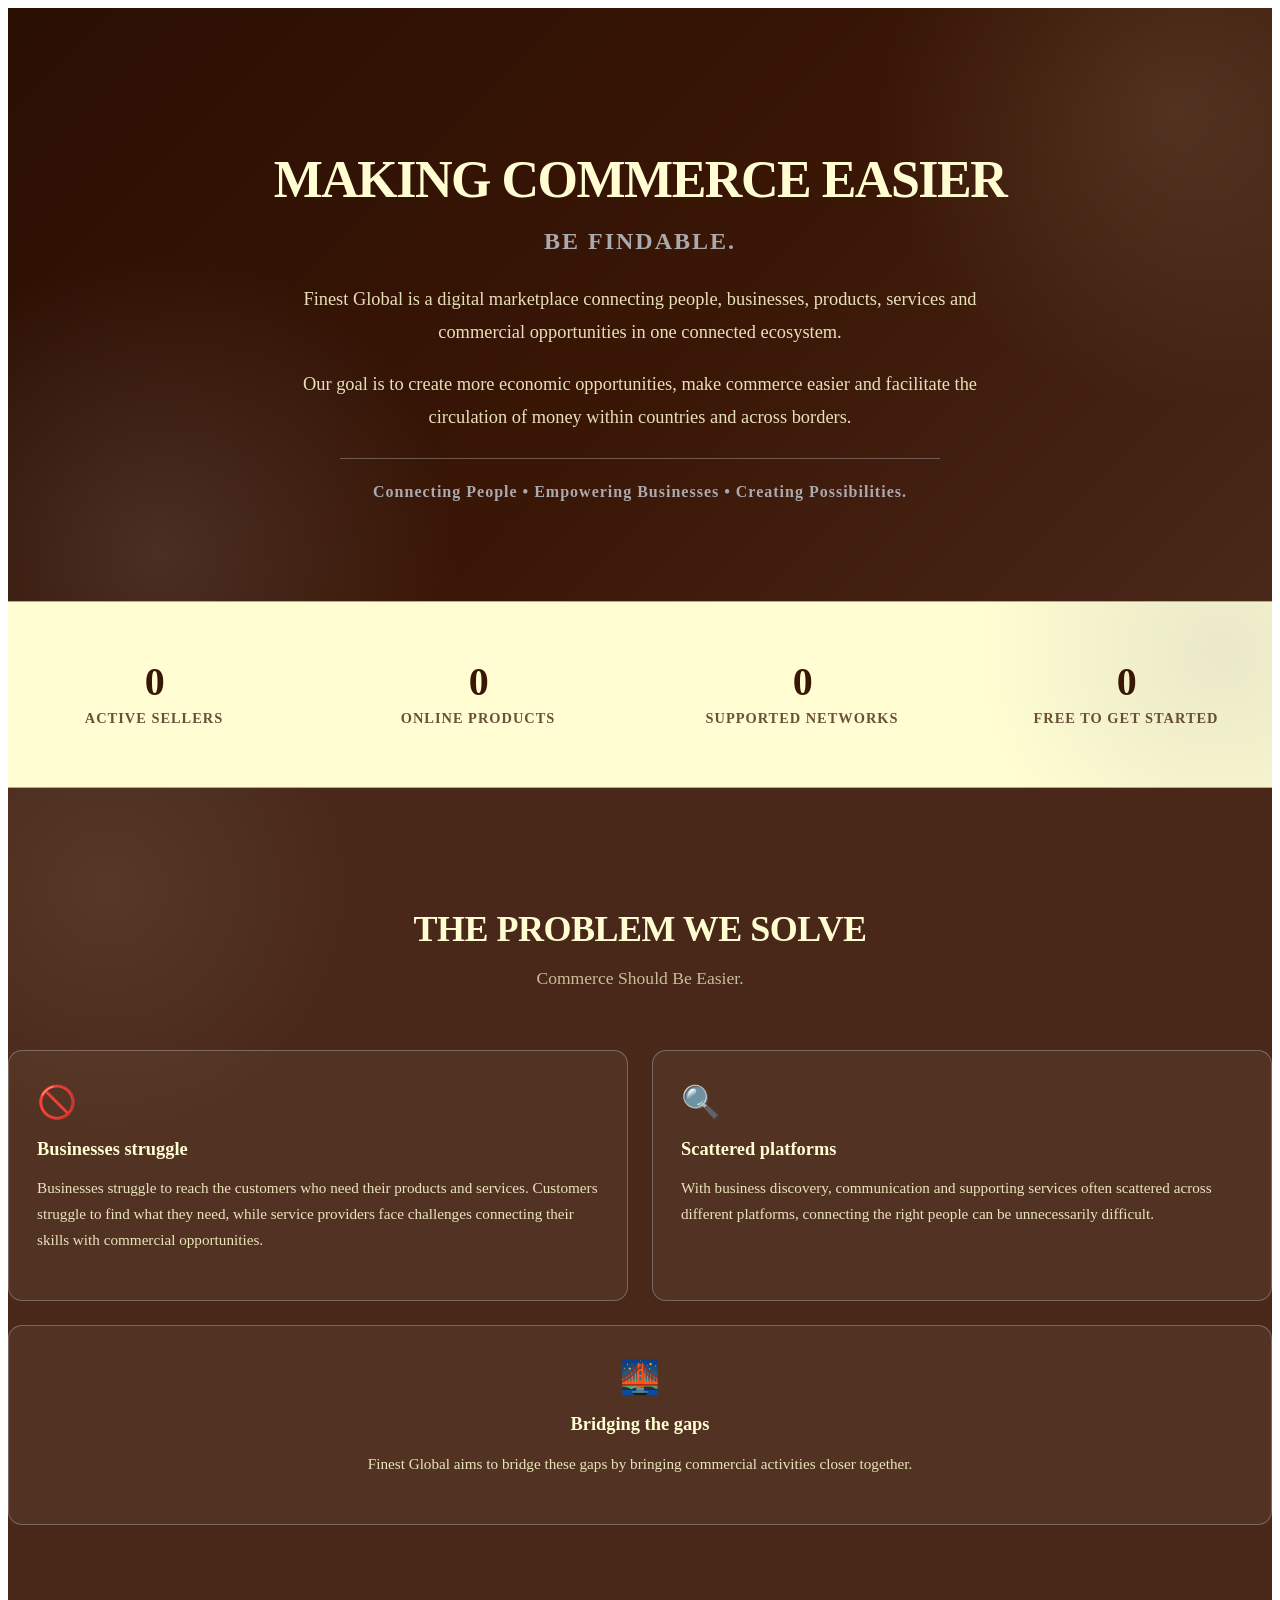
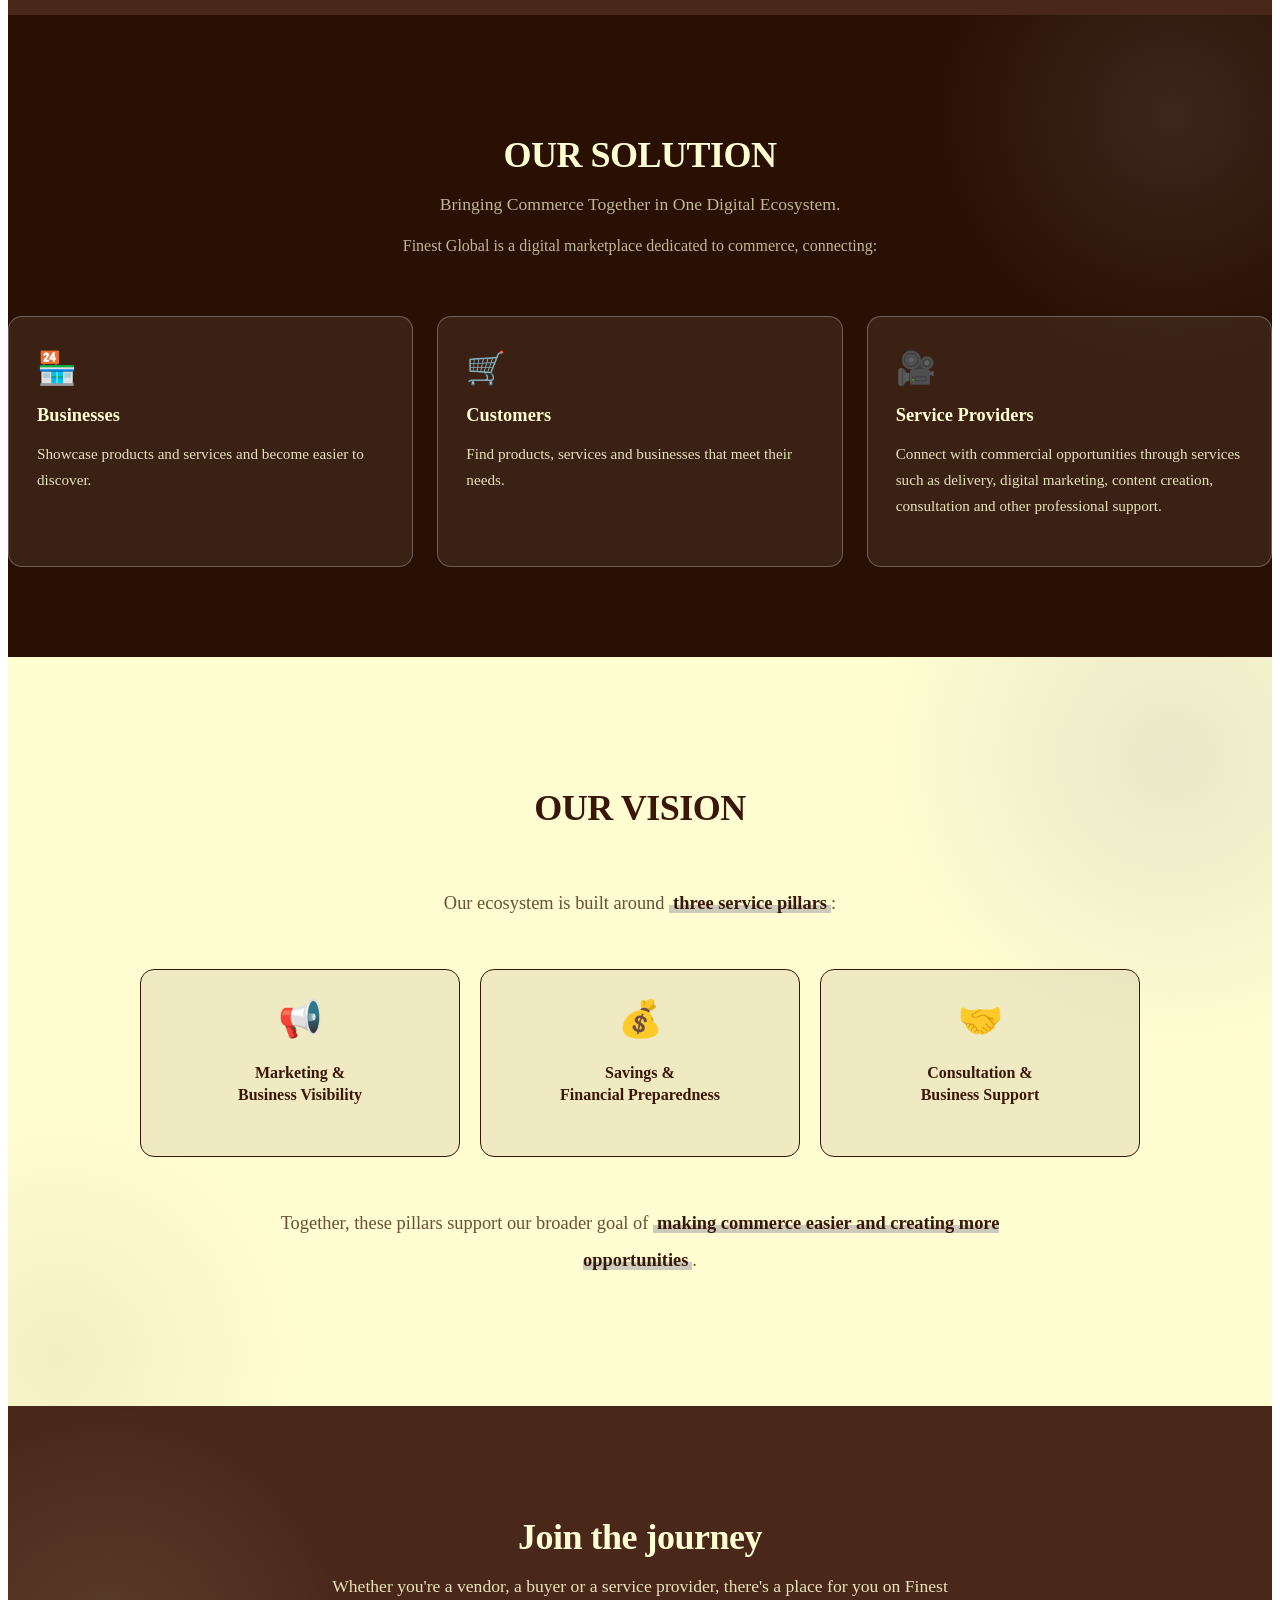
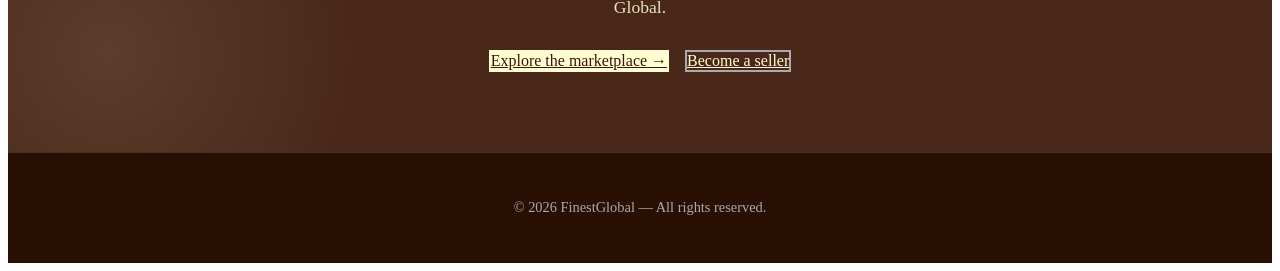
==== commit 1bc37ab5: "reprise du site about  screen" ====
--- a/frontend/about.html
+++ b/frontend/about.html
@@ -73,40 +73,39 @@
       letter-spacing: -1.5px;
       line-height: 1.1;
       color: var(--cream);
+      text-transform: uppercase;
     }
     
     .about-hero h1 span { color: var(--silver); }
     
-    .about-hero p {
-      font-size: 1.2rem;
-      color: var(--cream-soft);
-      line-height: 1.7;
-      margin-bottom: 16px;
-    }
-    
-    .about-hero .hero-slogan {
+    .hero-slogan {
       font-size: 1.5rem;
       font-weight: 800;
       color: var(--silver);
       letter-spacing: 2px;
       text-transform: uppercase;
-      margin-bottom: 24px;
-    }
-    
-    .about-hero .hero-mission {
-      font-size: 1.05rem;
-      color: var(--cream-muted);
-      max-width: 720px;
-      margin: 0 auto 12px;
+      margin-bottom: 28px;
+    }
+    
+    .about-hero p {
+      font-size: 1.15rem;
+      color: var(--cream-soft);
       line-height: 1.8;
-    }
-    
-    .about-hero .hero-tagline {
+      margin: 0 auto 18px;
+      max-width: 740px;
+    }
+    
+    .hero-tagline {
       font-size: 1rem;
       font-weight: 700;
       color: var(--silver);
       letter-spacing: 1px;
-      margin-top: 16px;
+      margin-top: 24px;
+      padding-top: 24px;
+      border-top: 1px solid var(--silver-light);
+      max-width: 600px;
+      margin-left: auto;
+      margin-right: auto;
     }
     
     /* ============================
@@ -129,8 +128,9 @@
     
     .section-title p {
       font-size: 1.1rem;
-      max-width: 620px;
+      max-width: 720px;
       margin: 0 auto;
+      line-height: 1.7;
     }
     
     /* ============================
@@ -223,6 +223,10 @@
       gap: 24px;
     }
     
+    .cards-grid.two-cols {
+      grid-template-columns: repeat(2, 1fr);
+    }
+    
     /* Cartes sur fond brun — cream très léger + bordure silver */
     .card-glass {
       background: rgba(255, 253, 209, 0.05);
@@ -383,11 +387,13 @@
       padding: 0 4px;
     }
     
+    /* Piliers de la Vision */
     .vision-pillars {
       display: grid;
       grid-template-columns: repeat(3, 1fr);
       gap: 20px;
-      margin-top: 40px;
+      margin: 48px auto;
+      max-width: 1000px;
     }
     
     .vision-pillar {
@@ -514,10 +520,11 @@
        ============================ */
     @media (max-width: 900px) {
       .about-hero h1 { font-size: 2.25rem; letter-spacing: -1px; }
+      .hero-slogan { font-size: 1.2rem; }
       .about-hero p { font-size: 1.05rem; }
-      .about-hero .hero-slogan { font-size: 1.2rem; }
-      .cards-grid { grid-template-columns: 1fr; }
-      .vision-pillars { grid-template-columns: 1fr; }
+      .cards-grid,
+      .cards-grid.two-cols { grid-template-columns: 1fr; }
+      .vision-pillars { grid-template-columns: 1fr; gap: 14px; }
       .stats-band-grid { grid-template-columns: repeat(2, 1fr); gap: 24px; }
       .section-title h2 { font-size: 1.75rem; }
       .section { padding: 60px 0; }
@@ -531,10 +538,9 @@
       .about-hero { padding: 56px 0 64px; }
       .about-hero-inner { padding: 0 18px; }
       .about-hero h1 { font-size: 1.85rem; letter-spacing: -0.8px; margin-bottom: 14px; }
-      .about-hero p { font-size: 0.95rem; line-height: 1.55; }
-      .about-hero .hero-slogan { font-size: 1rem; letter-spacing: 1px; }
-      .about-hero .hero-mission { font-size: 0.88rem; }
-      .about-hero .hero-tagline { font-size: 0.85rem; }
+      .hero-slogan { font-size: 1rem; letter-spacing: 1px; margin-bottom: 20px; }
+      .about-hero p { font-size: 0.95rem; line-height: 1.6; margin-bottom: 14px; }
+      .hero-tagline { font-size: 0.85rem; padding-top: 18px; margin-top: 18px; }
       .stats-band { padding: 36px 0; }
       .stats-band-grid { grid-template-columns: repeat(2, 1fr); gap: 20px 16px; }
       .stat-band-item .stat-value { font-size: 1.75rem; }
@@ -552,7 +558,7 @@
       .card-glass p, .card-white p { font-size: 0.85rem; line-height: 1.6; }
       .vision-text { font-size: 0.95rem; line-height: 1.75; padding: 0 18px; }
       .vision-text p { margin-bottom: 20px; }
-      .vision-pillars { gap: 12px; margin-top: 24px; }
+      .vision-pillars { margin: 28px auto; }
       .vision-pillar { padding: 18px 14px; }
       .vision-pillar-icon { font-size: 1.65rem; margin-bottom: 8px; }
       .vision-pillar h4 { font-size: 0.85rem; }
@@ -586,10 +592,9 @@
       .about-hero { padding: 130px 0; }
       .about-hero-inner { max-width: 1000px; padding: 0 40px; }
       .about-hero h1 { font-size: 4rem; letter-spacing: -2px; }
-      .about-hero .hero-slogan { font-size: 1.85rem; }
-      .about-hero p { font-size: 1.4rem; max-width: 900px; margin: 0 auto 20px; }
-      .about-hero .hero-mission { font-size: 1.25rem; max-width: 880px; }
-      .about-hero .hero-tagline { font-size: 1.15rem; }
+      .hero-slogan { font-size: 1.85rem; }
+      .about-hero p { font-size: 1.35rem; max-width: 900px; }
+      .hero-tagline { font-size: 1.15rem; }
 
       .section,
       .section-problem,
@@ -599,7 +604,7 @@
 
       .section-title { margin-bottom: 68px; }
       .section-title h2 { font-size: 2.75rem; }
-      .section-title p { font-size: 1.25rem; max-width: 780px; }
+      .section-title p { font-size: 1.25rem; max-width: 820px; }
 
       .cards-grid { gap: 32px; }
       .card-glass,
@@ -617,7 +622,7 @@
 
       .vision-text { font-size: 1.35rem; max-width: 1000px; }
       .vision-text p { margin-bottom: 32px; }
-      .vision-pillars { gap: 24px; margin-top: 48px; }
+      .vision-pillars { gap: 24px; max-width: 1200px; margin: 56px auto; }
       .vision-pillar { padding: 36px 28px; }
       .vision-pillar-icon { font-size: 2.75rem; }
       .vision-pillar h4 { font-size: 1.15rem; }
@@ -634,10 +639,9 @@
       .about-hero { padding: 160px 0; }
       .about-hero-inner { max-width: 1200px; padding: 0 60px; }
       .about-hero h1 { font-size: 4.75rem; }
-      .about-hero .hero-slogan { font-size: 2.15rem; }
-      .about-hero p { font-size: 1.6rem; max-width: 1100px; }
-      .about-hero .hero-mission { font-size: 1.45rem; max-width: 1000px; }
-      .about-hero .hero-tagline { font-size: 1.35rem; }
+      .hero-slogan { font-size: 2.15rem; }
+      .about-hero p { font-size: 1.55rem; max-width: 1100px; }
+      .hero-tagline { font-size: 1.35rem; }
 
       .section,
       .section-problem,
@@ -665,7 +669,7 @@
 
       .vision-text { font-size: 1.55rem; max-width: 1200px; }
       .vision-text p { margin-bottom: 36px; }
-      .vision-pillars { gap: 28px; margin-top: 56px; }
+      .vision-pillars { gap: 28px; max-width: 1400px; margin: 64px auto; }
       .vision-pillar { padding: 44px 32px; }
       .vision-pillar-icon { font-size: 3.15rem; }
       .vision-pillar h4 { font-size: 1.3rem; }
@@ -679,10 +683,9 @@
       .about-hero { padding: 200px 0; }
       .about-hero-inner { max-width: 1400px; }
       .about-hero h1 { font-size: 5.5rem; }
-      .about-hero .hero-slogan { font-size: 2.5rem; }
-      .about-hero p { font-size: 1.85rem; max-width: 1280px; }
-      .about-hero .hero-mission { font-size: 1.65rem; max-width: 1180px; }
-      .about-hero .hero-tagline { font-size: 1.55rem; }
+      .hero-slogan { font-size: 2.5rem; }
+      .about-hero p { font-size: 1.75rem; max-width: 1280px; }
+      .hero-tagline { font-size: 1.55rem; }
 
       .section,
       .section-problem,
@@ -710,7 +713,7 @@
 
       .vision-text { font-size: 1.75rem; max-width: 1400px; }
       .vision-text p { margin-bottom: 42px; }
-      .vision-pillars { gap: 32px; margin-top: 64px; }
+      .vision-pillars { gap: 32px; max-width: 1600px; margin: 72px auto; }
       .vision-pillar { padding: 52px 36px; }
       .vision-pillar-icon { font-size: 3.5rem; }
       .vision-pillar h4 { font-size: 1.5rem; }
@@ -728,18 +731,15 @@
   <!-- 1. HERO — BRUN -->
   <section class="about-hero">
     <div class="about-hero-inner">
-      <h1>
-        <span data-i18n="about.hero_title">Making commerce </span>
-        <span style="color: var(--silver);" data-i18n="about.hero_visible">easier.</span>
-      </h1>
+      <h1>Making commerce easier</h1>
       <div class="hero-slogan">Be Findable.</div>
-      <p class="hero-mission">
+      <p>
         Finest Global is a digital marketplace connecting people, businesses, products, services and commercial opportunities in one connected ecosystem.
       </p>
-      <p class="hero-mission">
+      <p>
         Our goal is to create more economic opportunities, make commerce easier and facilitate the circulation of money within countries and across borders.
       </p>
-      <p class="hero-tagline">Connecting People • Empowering Businesses • Creating Possibilities.</p>
+      <div class="hero-tagline">Connecting People • Empowering Businesses • Creating Possibilities.</div>
     </div>
   </section>
 
@@ -749,85 +749,89 @@
       <div class="stats-band-grid">
         <div class="stat-band-item">
           <div class="stat-value" data-count="3">0</div>
-          <div class="stat-label" data-i18n="about.stats_sellers">Active sellers</div>
+          <div class="stat-label">Active sellers</div>
         </div>
         <div class="stat-band-item">
           <div class="stat-value" data-count="6">0</div>
-          <div class="stat-label" data-i18n="about.stats_products">Online products</div>
+          <div class="stat-label">Online products</div>
         </div>
         <div class="stat-band-item">
           <div class="stat-value" data-count="3">0</div>
-          <div class="stat-label" data-i18n="about.stats_networks">Supported networks</div>
+          <div class="stat-label">Supported networks</div>
         </div>
         <div class="stat-band-item">
           <div class="stat-value" data-count="100" data-suffix="%">0</div>
-          <div class="stat-label" data-i18n="about.stats_free">Free to get started</div>
+          <div class="stat-label">Free to get started</div>
         </div>
       </div>
     </div>
   </section>
 
-  <!-- 3. PROBLÈME — BRUN -->
+  <!-- 3. THE PROBLEM WE SOLVE — BRUN -->
   <section class="section-problem">
     <div class="container">
       <div class="section-title">
-        <h2 data-i18n="about.problem_title">The problem we solve</h2>
-        <p data-i18n="about.problem_p">Commerce should be easier.</p>
-      </div>
-      
-      <div class="cards-grid">
+        <h2>The Problem We Solve</h2>
+        <p>Commerce Should Be Easier.</p>
+      </div>
+      
+      <div class="cards-grid two-cols">
         <div class="card-glass">
           <span class="card-glass-emoji">🚫</span>
-          <h3 data-i18n="about.problem_1_title">Commerce Should Be Easier</h3>
-          <p data-i18n="about.problem_1_p">Businesses struggle to reach the customers who need their products and services. Customers struggle to find what they need, while service providers face challenges connecting their skills with commercial opportunities.</p>
+          <h3>Businesses struggle</h3>
+          <p>Businesses struggle to reach the customers who need their products and services. Customers struggle to find what they need, while service providers face challenges connecting their skills with commercial opportunities.</p>
         </div>
         <div class="card-glass">
           <span class="card-glass-emoji">🔍</span>
-          <h3 data-i18n="about.problem_2_title">Scattered platforms</h3>
-          <p data-i18n="about.problem_2_p">With business discovery, communication and supporting services often scattered across different platforms, connecting the right people can be unnecessarily difficult.</p>
-        </div>
-        <div class="card-glass">
+          <h3>Scattered platforms</h3>
+          <p>With business discovery, communication and supporting services often scattered across different platforms, connecting the right people can be unnecessarily difficult.</p>
+        </div>
+      </div>
+      
+      <div class="cards-grid" style="margin-top: 24px;">
+        <div class="card-glass" style="grid-column: 1 / -1; text-align: center;">
           <span class="card-glass-emoji">🌉</span>
-          <h3 data-i18n="about.problem_3_title">Bridging the gaps</h3>
-          <p data-i18n="about.problem_3_p">Finest Global aims to bridge these gaps by bringing commercial activities closer together.</p>
+          <h3>Bridging the gaps</h3>
+          <p>Finest Global aims to bridge these gaps by bringing commercial activities closer together.</p>
         </div>
       </div>
     </div>
   </section>
 
-  <!-- 4. SOLUTION — BRUN PROFOND -->
+  <!-- 4. OUR SOLUTION — BRUN PROFOND -->
   <section class="section-solution">
     <div class="container">
       <div class="section-title">
-        <h2 data-i18n="about.solution_title">Our solution</h2>
-        <p data-i18n="about.solution_p">Bringing commerce together in one digital ecosystem.</p>
+        <h2>Our Solution</h2>
+        <p>Bringing Commerce Together in One Digital Ecosystem.</p>
+        <p style="margin-top: 12px; font-size: 1rem;">Finest Global is a digital marketplace dedicated to commerce, connecting:</p>
       </div>
       
       <div class="cards-grid">
         <div class="card-white">
           <span class="card-white-emoji">🏪</span>
-          <h3 data-i18n="about.solution_1_title">Businesses</h3>
-          <p data-i18n="about.solution_1_p">Showcase products and services and become easier to discover.</p>
+          <h3>Businesses</h3>
+          <p>Showcase products and services and become easier to discover.</p>
         </div>
         <div class="card-white">
           <span class="card-white-emoji">🛒</span>
-          <h3 data-i18n="about.solution_2_title">Customers</h3>
-          <p data-i18n="about.solution_2_p">Find products, services and businesses that meet their needs.</p>
+          <h3>Customers</h3>
+          <p>Find products, services and businesses that meet their needs.</p>
         </div>
         <div class="card-white">
           <span class="card-white-emoji">🎥</span>
-          <h3 data-i18n="about.solution_3_title">Service Providers</h3>
-          <p data-i18n="about.solution_3_p">Connect with commercial opportunities through services such as delivery, digital marketing, content creation, consultation and other professional support.</p>
+          <h3>Service Providers</h3>
+          <p>Connect with commercial opportunities through services such as delivery, digital marketing, content creation, consultation and other professional support.</p>
         </div>
       </div>
     </div>
   </section>
 
-  <!-- 5. VISION — 🟡 CREAM (2ème apparition) -->
+  <!-- 5. OUR VISION — 🟡 CREAM (2ème apparition) -->
   <section class="section-vision">
     <div class="container">
       <div class="section-title">
-        <h2 data-i18n="about.vision_title">Our vision</h2>
+        <h2>Our Vision</h2>
       </div>
       
       <div class="vision-text">
@@ -837,19 +841,19 @@
       <div class="vision-pillars">
         <div class="vision-pillar">
           <span class="vision-pillar-icon">📢</span>
-          <h4>Marketing &amp; Business Visibility</h4>
+          <h4>Marketing &amp;<br>Business Visibility</h4>
         </div>
         <div class="vision-pillar">
           <span class="vision-pillar-icon">💰</span>
-          <h4>Savings &amp; Financial Preparedness</h4>
+          <h4>Savings &amp;<br>Financial Preparedness</h4>
         </div>
         <div class="vision-pillar">
           <span class="vision-pillar-icon">🤝</span>
-          <h4>Consultation &amp; Business Support</h4>
-        </div>
-      </div>
-      
-      <div class="vision-text" style="margin-top: 48px;">
+          <h4>Consultation &amp;<br>Business Support</h4>
+        </div>
+      </div>
+      
+      <div class="vision-text">
         <p>Together, these pillars support our broader goal of <strong class="vision-highlight">making commerce easier and creating more opportunities</strong>.</p>
       </div>
     </div>
@@ -858,12 +862,12 @@
   <!-- 6. CTA FINAL — BRUN -->
   <section class="cta-final">
     <div class="container">
-      <h2 data-i18n="about.cta_title">Join the journey</h2>
-      <p data-i18n="about.cta_p">Whether you're a vendor, a buyer or a service provider, there's a place for you on Finest Global.</p>
+      <h2>Join the journey</h2>
+      <p>Whether you're a vendor, a buyer or a service provider, there's a place for you on Finest Global.</p>
       
       <div class="cta-final-buttons">
-        <a href="/marketplace.html" class="btn btn-white btn-lg" data-i18n="about.explore">Explore the marketplace →</a>
-        <a href="/register.html" class="btn btn-outline-white btn-lg" id="cta-seller-btn" data-i18n="about.become_seller">Become a seller</a>
+        <a href="/marketplace.html" class="btn btn-white btn-lg">Explore the marketplace →</a>
+        <a href="/register.html" class="btn btn-outline-white btn-lg" id="cta-seller-btn">Become a seller</a>
       </div>
     </div>
   </section>
@@ -871,7 +875,7 @@
   <!-- 7. FOOTER — BRUN PROFOND -->
   <footer class="footer">
     <div class="container">
-      <p>© 2026 FinestGlobal — <span data-i18n="footer.rights">All rights reserved.</span></p>
+      <p>© 2026 FinestGlobal — All rights reserved.</p>
     </div>
   </footer>
 
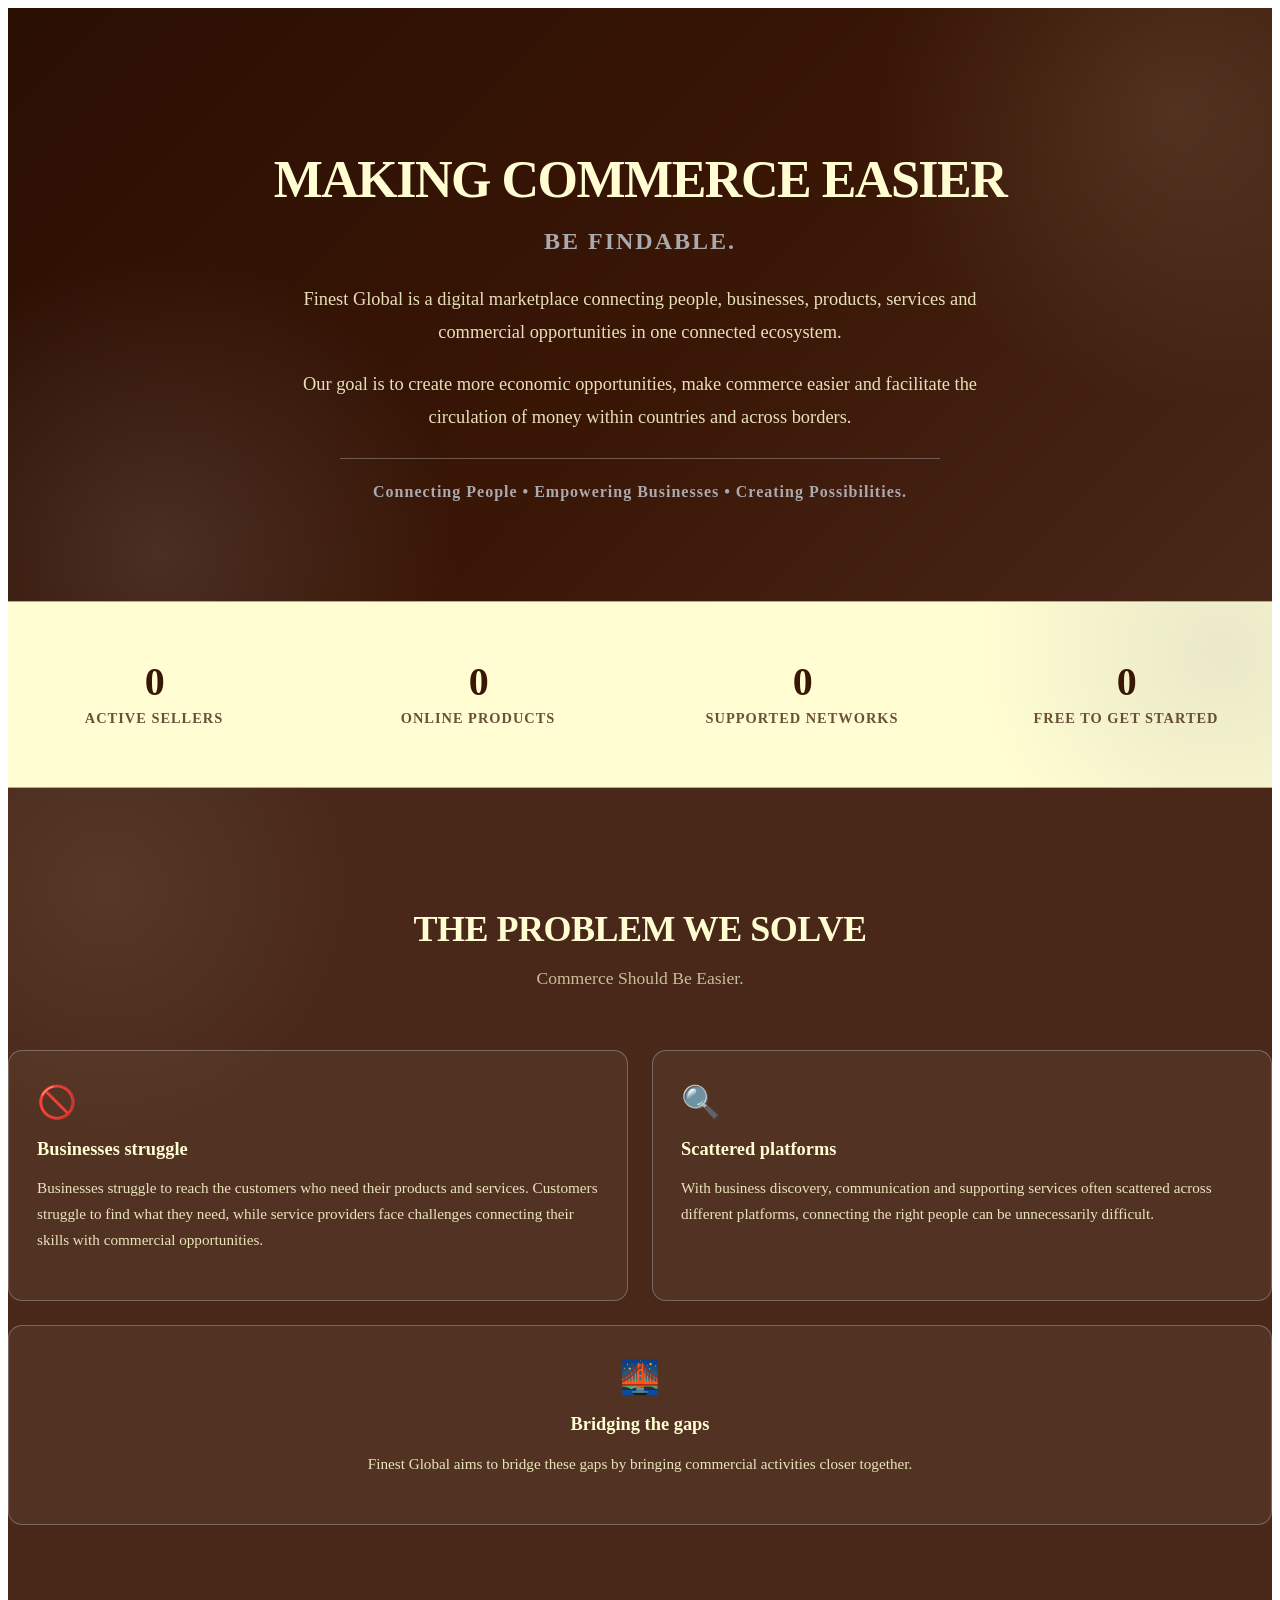
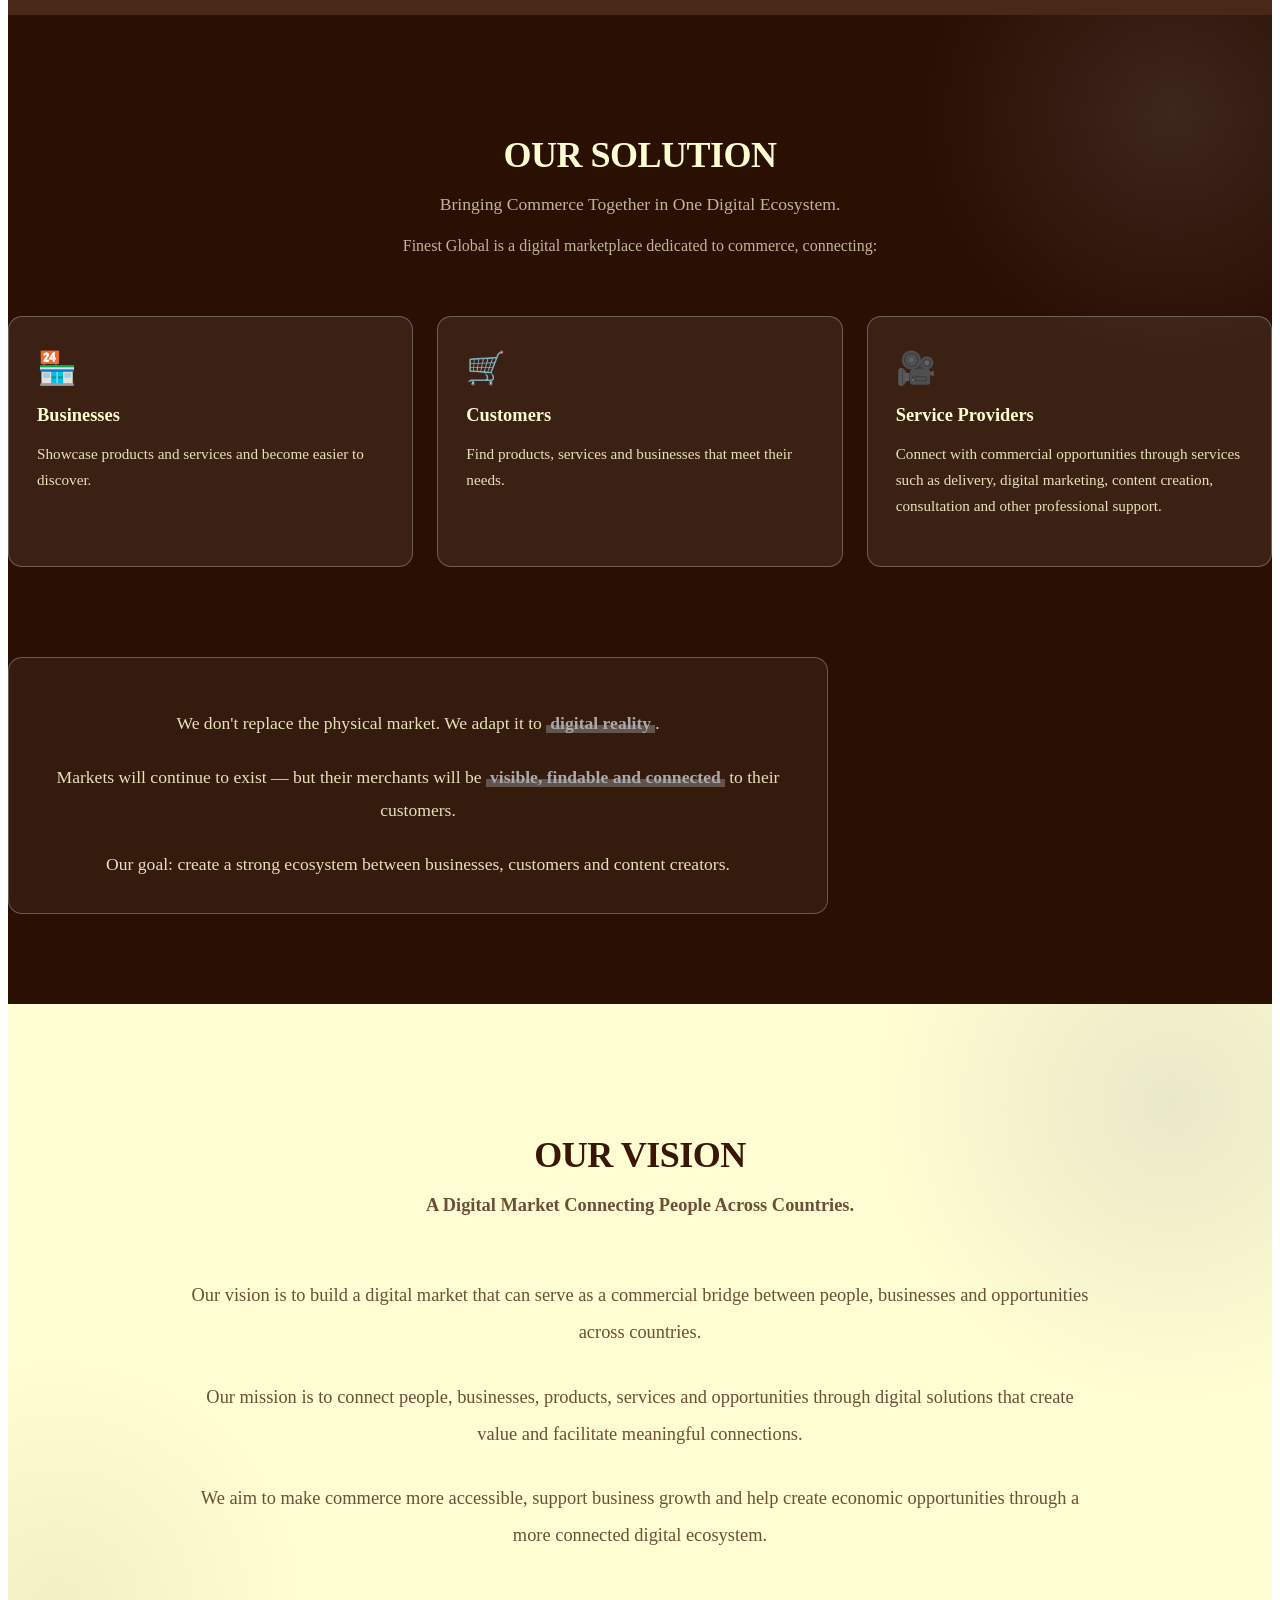
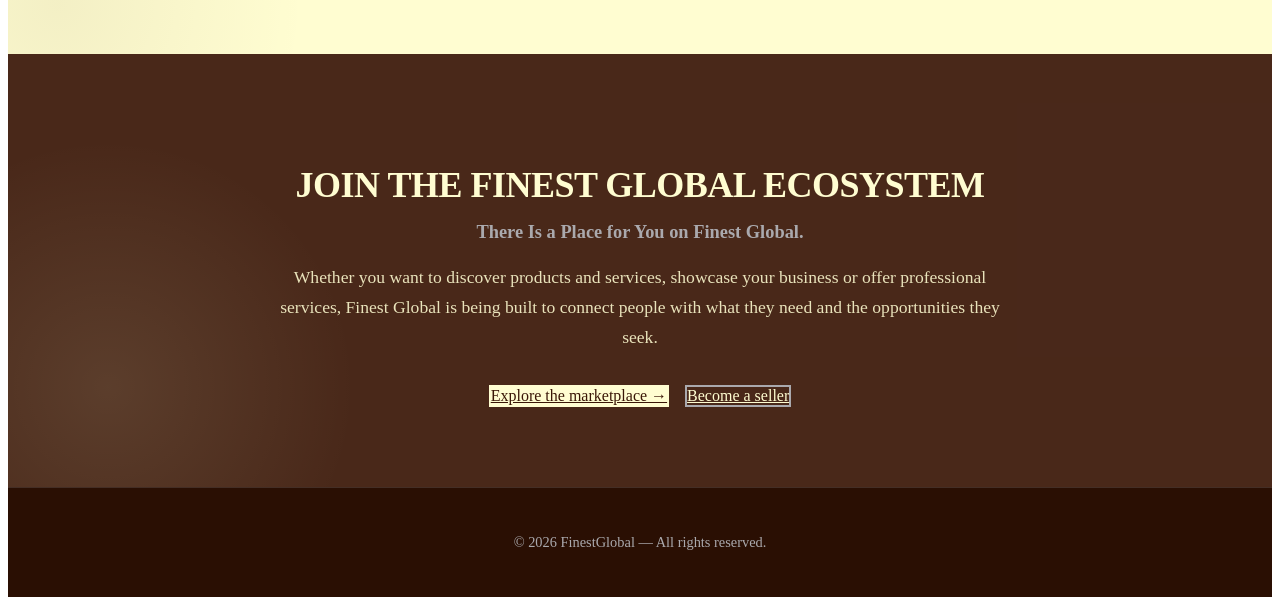
==== commit 815a5aa1: "reprise du site about  screen" ====
--- a/frontend/about.html
+++ b/frontend/about.html
@@ -227,7 +227,6 @@
       grid-template-columns: repeat(2, 1fr);
     }
     
-    /* Cartes sur fond brun — cream très léger + bordure silver */
     .card-glass {
       background: rgba(255, 253, 209, 0.05);
       border: 1.5px solid var(--silver-light);
@@ -290,7 +289,6 @@
     .section-solution .section-title h2 { color: var(--cream); }
     .section-solution .section-title p { color: var(--cream-muted); }
     
-    /* Cartes solution — cream transparent + bordure silver */
     .card-white {
       background: rgba(255, 253, 209, 0.08);
       border: 1.5px solid var(--silver-light);
@@ -322,6 +320,51 @@
       color: var(--cream-soft);
       font-size: 0.95rem;
       line-height: 1.7;
+    }
+    
+    /* ============================
+       🆕 SECTION APRÈS SOLUTION
+       (texte "We don't replace the physical market...")
+       — juste sous le carrousel Service Providers, PAS dans le carrousel
+       ============================ */
+    .section-after-solution {
+      background: var(--brand-dark-deep);
+      padding: 0 0 90px;
+      position: relative;
+      overflow: hidden;
+      color: var(--cream);
+    }
+    
+    .section-after-solution .container {
+      position: relative;
+      z-index: 1;
+      max-width: 820px;
+    }
+    
+    .after-solution-text {
+      text-align: center;
+      font-size: 1.1rem;
+      color: var(--cream-soft);
+      line-height: 1.9;
+      padding: 32px 28px;
+      background: rgba(255, 253, 209, 0.05);
+      border: 1.5px solid var(--silver-light);
+      border-radius: var(--radius-lg, 14px);
+    }
+    
+    .after-solution-text p { margin-bottom: 20px; }
+    .after-solution-text p:last-child { margin-bottom: 0; }
+    
+    .after-solution-text strong {
+      color: var(--cream);
+      font-weight: 800;
+    }
+    
+    .after-solution-text .highlight-silver {
+      color: var(--silver);
+      font-weight: 800;
+      background: linear-gradient(transparent 60%, rgba(170,169,173,0.4) 60%);
+      padding: 0 4px;
     }
     
     /* ============================
@@ -364,8 +407,14 @@
     
     .section-vision .section-title h2 { color: var(--brand-dark-solid); }
     
+    .section-vision .section-title p { 
+      color: var(--brand-dark-soft);
+      font-size: 1.15rem;
+      font-weight: 600;
+    }
+    
     .vision-text {
-      max-width: 820px;
+      max-width: 900px;
       margin: 0 auto;
       text-align: center;
       font-size: 1.15rem;
@@ -380,49 +429,7 @@
       font-weight: 800;
     }
     
-    .vision-highlight {
-      color: var(--brand-dark-solid);
-      font-weight: 800;
-      background: linear-gradient(transparent 60%, rgba(170,169,173,0.6) 60%);
-      padding: 0 4px;
-    }
-    
-    /* Piliers de la Vision */
-    .vision-pillars {
-      display: grid;
-      grid-template-columns: repeat(3, 1fr);
-      gap: 20px;
-      margin: 48px auto;
-      max-width: 1000px;
-    }
-    
-    .vision-pillar {
-      background: rgba(58, 22, 6, 0.08);
-      border: 1.5px solid var(--brand-dark-solid);
-      border-radius: var(--radius-lg, 14px);
-      padding: 28px 24px;
-      text-align: center;
-      transition: all var(--transition, 0.2s);
-    }
-    
-    .vision-pillar:hover {
-      background: rgba(58, 22, 6, 0.15);
-      transform: translateY(-4px);
-      box-shadow: 0 12px 32px rgba(58, 22, 6, 0.2);
-    }
-    
-    .vision-pillar-icon {
-      font-size: 2.25rem;
-      margin-bottom: 12px;
-      display: block;
-    }
-    
-    .vision-pillar h4 {
-      font-size: 1rem;
-      font-weight: 800;
-      color: var(--brand-dark-solid);
-      line-height: 1.4;
-    }
+    .vision-text:last-child p:last-child { margin-bottom: 0; }
     
     /* ============================
        6. CTA FINAL — BRUN
@@ -458,15 +465,24 @@
       margin-bottom: 16px;
       color: var(--cream);
       letter-spacing: -0.5px;
+      text-transform: uppercase;
+    }
+    
+    .cta-final .cta-tagline {
+      font-size: 1.15rem;
+      font-weight: 700;
+      color: var(--silver);
+      margin-bottom: 20px;
     }
     
     .cta-final p {
       font-size: 1.1rem;
       color: var(--cream-soft);
       margin-bottom: 32px;
-      max-width: 620px;
+      max-width: 720px;
       margin-left: auto;
       margin-right: auto;
+      line-height: 1.7;
     }
     
     .cta-final-buttons {
@@ -524,11 +540,11 @@
       .about-hero p { font-size: 1.05rem; }
       .cards-grid,
       .cards-grid.two-cols { grid-template-columns: 1fr; }
-      .vision-pillars { grid-template-columns: 1fr; gap: 14px; }
       .stats-band-grid { grid-template-columns: repeat(2, 1fr); gap: 24px; }
       .section-title h2 { font-size: 1.75rem; }
       .section { padding: 60px 0; }
       .section-problem, .section-solution { padding: 60px 0; }
+      .section-after-solution { padding: 0 0 60px; }
       .section-vision { padding: 70px 0; }
       .cta-final { padding: 60px 0; }
       .cta-final h2 { font-size: 1.6rem; }
@@ -547,6 +563,9 @@
       .stat-band-item .stat-label { font-size: 0.72rem; letter-spacing: 0.5px; }
       .section { padding: 44px 0; }
       .section-problem, .section-solution { padding: 44px 0; }
+      .section-after-solution { padding: 0 0 44px; }
+      .after-solution-text { padding: 22px 18px; font-size: 0.9rem; line-height: 1.7; }
+      .after-solution-text p { margin-bottom: 14px; }
       .section-vision { padding: 52px 0; }
       .section-title { margin-bottom: 32px; padding: 0 16px; }
       .section-title h2 { font-size: 1.35rem; letter-spacing: -0.3px; }
@@ -558,12 +577,9 @@
       .card-glass p, .card-white p { font-size: 0.85rem; line-height: 1.6; }
       .vision-text { font-size: 0.95rem; line-height: 1.75; padding: 0 18px; }
       .vision-text p { margin-bottom: 20px; }
-      .vision-pillars { margin: 28px auto; }
-      .vision-pillar { padding: 18px 14px; }
-      .vision-pillar-icon { font-size: 1.65rem; margin-bottom: 8px; }
-      .vision-pillar h4 { font-size: 0.85rem; }
       .cta-final { padding: 48px 0; }
       .cta-final h2 { font-size: 1.4rem; margin-bottom: 12px; }
+      .cta-final .cta-tagline { font-size: 1rem; margin-bottom: 16px; }
       .cta-final p { font-size: 0.9rem; margin-bottom: 24px; padding: 0 18px; }
       .cta-final-buttons { flex-direction: column; align-items: center; gap: 10px; padding: 0 18px; }
       .cta-final-buttons .btn { width: 100%; justify-content: center; padding: 13px 20px; font-size: 0.92rem; }
@@ -599,6 +615,7 @@
       .section,
       .section-problem,
       .section-solution { padding: 120px 0; }
+      .section-after-solution { padding: 0 0 120px; }
       .section-vision { padding: 130px 0; }
       .stats-band { padding: 80px 0; }
 
@@ -616,20 +633,21 @@
       .card-glass p,
       .card-white p { font-size: 1.05rem; line-height: 1.8; }
 
+      .after-solution-text { padding: 44px 36px; font-size: 1.25rem; }
+      .after-solution-text p { margin-bottom: 24px; }
+
       .stats-band-grid { gap: 48px; }
       .stat-band-item .stat-value { font-size: 3.15rem; }
       .stat-band-item .stat-label { font-size: 1rem; }
 
-      .vision-text { font-size: 1.35rem; max-width: 1000px; }
+      .vision-text { font-size: 1.35rem; max-width: 1100px; }
       .vision-text p { margin-bottom: 32px; }
-      .vision-pillars { gap: 24px; max-width: 1200px; margin: 56px auto; }
-      .vision-pillar { padding: 36px 28px; }
-      .vision-pillar-icon { font-size: 2.75rem; }
-      .vision-pillar h4 { font-size: 1.15rem; }
+      .section-vision .section-title p { font-size: 1.35rem; }
 
       .cta-final { padding: 110px 0; }
       .cta-final h2 { font-size: 2.75rem; }
-      .cta-final p { font-size: 1.25rem; max-width: 780px; }
+      .cta-final .cta-tagline { font-size: 1.35rem; }
+      .cta-final p { font-size: 1.25rem; max-width: 900px; }
 
       .footer { padding: 44px 0; }
       .footer p { font-size: 1rem; }
@@ -646,6 +664,7 @@
       .section,
       .section-problem,
       .section-solution { padding: 150px 0; }
+      .section-after-solution { padding: 0 0 150px; }
       .section-vision { padding: 160px 0; }
       .stats-band { padding: 100px 0; }
 
@@ -663,20 +682,21 @@
       .card-glass p,
       .card-white p { font-size: 1.2rem; }
 
+      .after-solution-text { padding: 56px 44px; font-size: 1.45rem; }
+      .after-solution-text p { margin-bottom: 28px; }
+
       .stats-band-grid { gap: 64px; }
       .stat-band-item .stat-value { font-size: 3.85rem; }
       .stat-band-item .stat-label { font-size: 1.1rem; }
 
-      .vision-text { font-size: 1.55rem; max-width: 1200px; }
+      .vision-text { font-size: 1.55rem; max-width: 1300px; }
       .vision-text p { margin-bottom: 36px; }
-      .vision-pillars { gap: 28px; max-width: 1400px; margin: 64px auto; }
-      .vision-pillar { padding: 44px 32px; }
-      .vision-pillar-icon { font-size: 3.15rem; }
-      .vision-pillar h4 { font-size: 1.3rem; }
+      .section-vision .section-title p { font-size: 1.55rem; }
 
       .cta-final { padding: 140px 0; }
       .cta-final h2 { font-size: 3.25rem; }
-      .cta-final p { font-size: 1.4rem; max-width: 920px; }
+      .cta-final .cta-tagline { font-size: 1.55rem; }
+      .cta-final p { font-size: 1.4rem; max-width: 1000px; }
     }
 
     @media (min-width: 3000px) {
@@ -690,6 +710,7 @@
       .section,
       .section-problem,
       .section-solution { padding: 180px 0; }
+      .section-after-solution { padding: 0 0 180px; }
       .section-vision { padding: 190px 0; }
       .stats-band { padding: 120px 0; }
 
@@ -707,20 +728,21 @@
       .card-glass p,
       .card-white p { font-size: 1.35rem; }
 
+      .after-solution-text { padding: 64px 52px; font-size: 1.65rem; }
+      .after-solution-text p { margin-bottom: 32px; }
+
       .stats-band-grid { gap: 80px; }
       .stat-band-item .stat-value { font-size: 4.5rem; }
       .stat-band-item .stat-label { font-size: 1.25rem; }
 
-      .vision-text { font-size: 1.75rem; max-width: 1400px; }
+      .vision-text { font-size: 1.75rem; max-width: 1500px; }
       .vision-text p { margin-bottom: 42px; }
-      .vision-pillars { gap: 32px; max-width: 1600px; margin: 72px auto; }
-      .vision-pillar { padding: 52px 36px; }
-      .vision-pillar-icon { font-size: 3.5rem; }
-      .vision-pillar h4 { font-size: 1.5rem; }
+      .section-vision .section-title p { font-size: 1.75rem; }
 
       .cta-final { padding: 170px 0; }
       .cta-final h2 { font-size: 3.75rem; }
-      .cta-final p { font-size: 1.6rem; max-width: 1080px; }
+      .cta-final .cta-tagline { font-size: 1.75rem; }
+      .cta-final p { font-size: 1.6rem; max-width: 1180px; }
     }
   </style>
 </head>
@@ -827,34 +849,29 @@
     </div>
   </section>
 
+  <!-- 🆕 4bis. SECTION APRÈS SOLUTION — texte "We don't replace the physical market..." -->
+  <section class="section-after-solution">
+    <div class="container">
+      <div class="after-solution-text">
+        <p>We don't replace the physical market. We adapt it to <strong class="highlight-silver">digital reality</strong>.</p>
+        <p>Markets will continue to exist — but their merchants will be <strong class="highlight-silver">visible, findable and connected</strong> to their customers.</p>
+        <p>Our goal: create a strong ecosystem between businesses, customers and content creators.</p>
+      </div>
+    </div>
+  </section>
+
   <!-- 5. OUR VISION — 🟡 CREAM (2ème apparition) -->
   <section class="section-vision">
     <div class="container">
       <div class="section-title">
         <h2>Our Vision</h2>
+        <p>A Digital Market Connecting People Across Countries.</p>
       </div>
       
       <div class="vision-text">
-        <p>Our ecosystem is built around <strong class="vision-highlight">three service pillars</strong>:</p>
-      </div>
-      
-      <div class="vision-pillars">
-        <div class="vision-pillar">
-          <span class="vision-pillar-icon">📢</span>
-          <h4>Marketing &amp;<br>Business Visibility</h4>
-        </div>
-        <div class="vision-pillar">
-          <span class="vision-pillar-icon">💰</span>
-          <h4>Savings &amp;<br>Financial Preparedness</h4>
-        </div>
-        <div class="vision-pillar">
-          <span class="vision-pillar-icon">🤝</span>
-          <h4>Consultation &amp;<br>Business Support</h4>
-        </div>
-      </div>
-      
-      <div class="vision-text">
-        <p>Together, these pillars support our broader goal of <strong class="vision-highlight">making commerce easier and creating more opportunities</strong>.</p>
+        <p>Our vision is to build a digital market that can serve as a commercial bridge between people, businesses and opportunities across countries.</p>
+        <p>Our mission is to connect people, businesses, products, services and opportunities through digital solutions that create value and facilitate meaningful connections.</p>
+        <p>We aim to make commerce more accessible, support business growth and help create economic opportunities through a more connected digital ecosystem.</p>
       </div>
     </div>
   </section>
@@ -862,8 +879,9 @@
   <!-- 6. CTA FINAL — BRUN -->
   <section class="cta-final">
     <div class="container">
-      <h2>Join the journey</h2>
-      <p>Whether you're a vendor, a buyer or a service provider, there's a place for you on Finest Global.</p>
+      <h2>Join the Finest Global Ecosystem</h2>
+      <div class="cta-tagline">There Is a Place for You on Finest Global.</div>
+      <p>Whether you want to discover products and services, showcase your business or offer professional services, Finest Global is being built to connect people with what they need and the opportunities they seek.</p>
       
       <div class="cta-final-buttons">
         <a href="/marketplace.html" class="btn btn-white btn-lg">Explore the marketplace →</a>
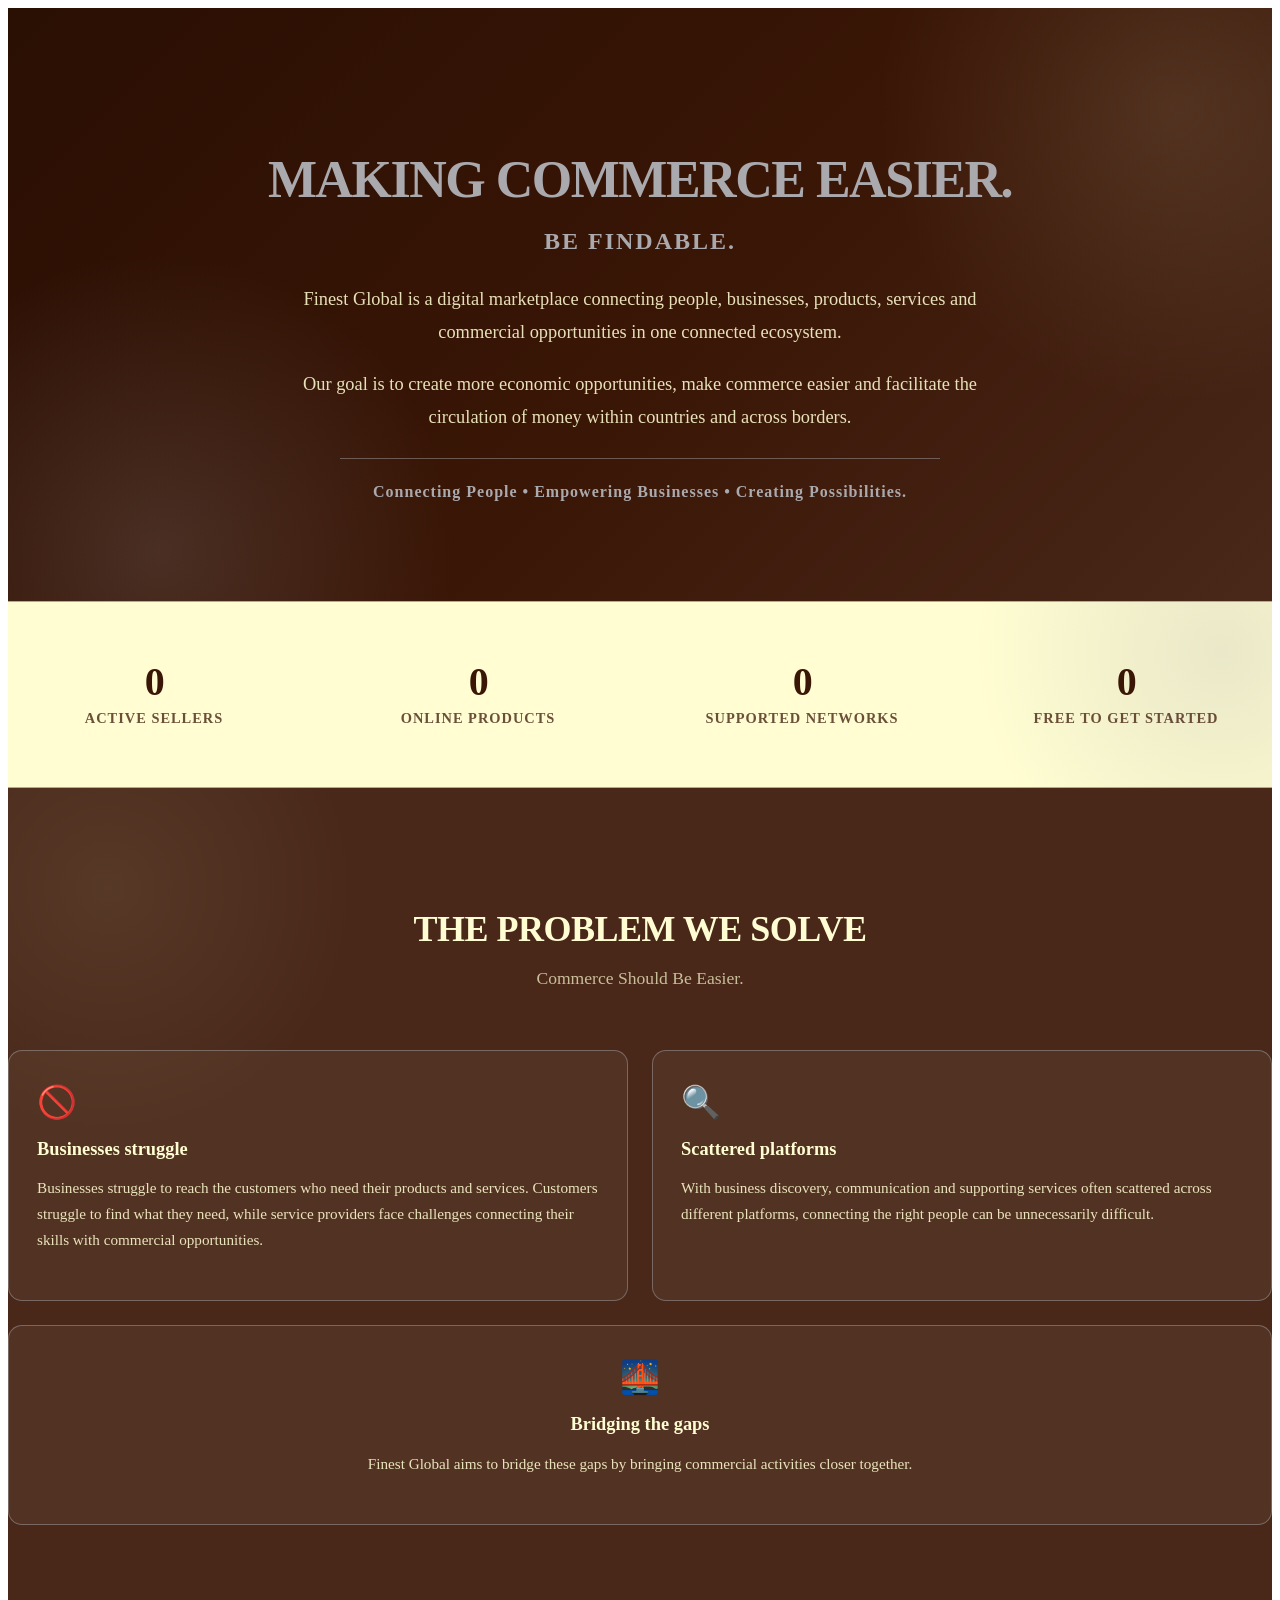
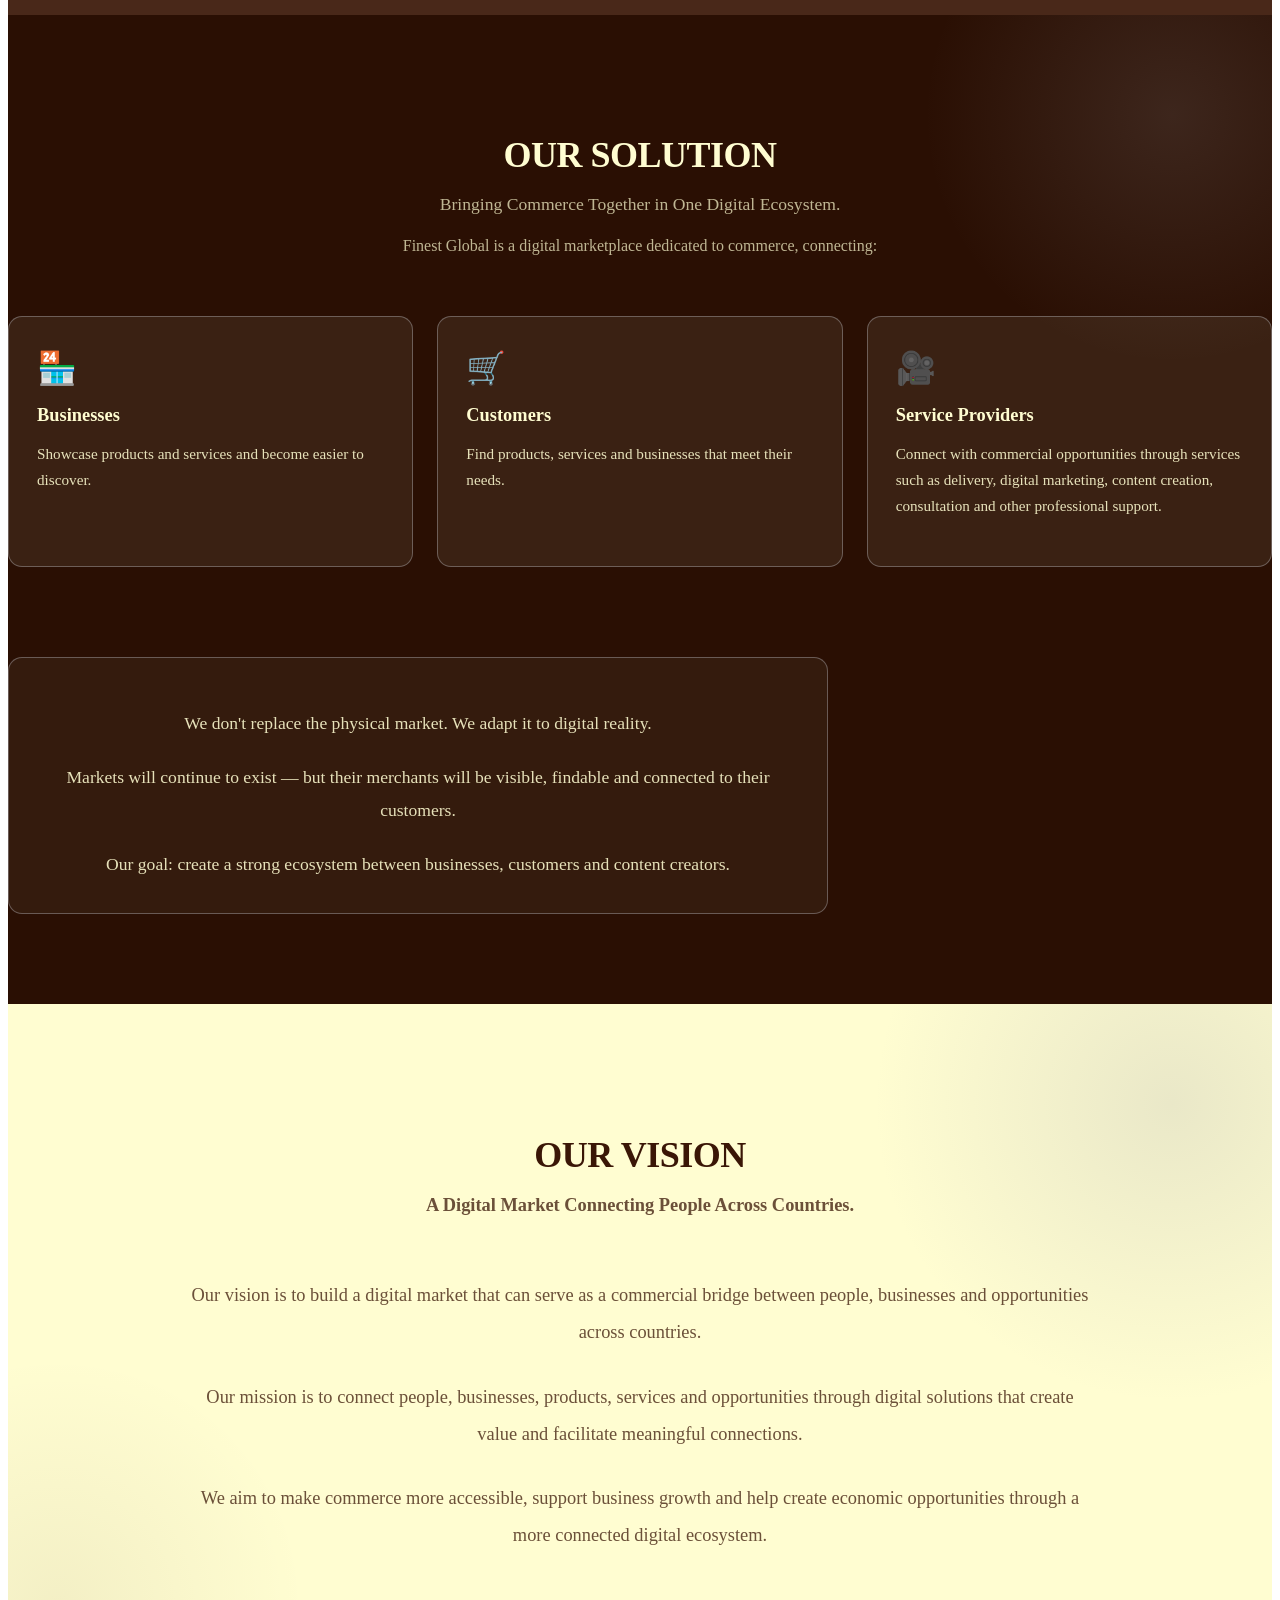
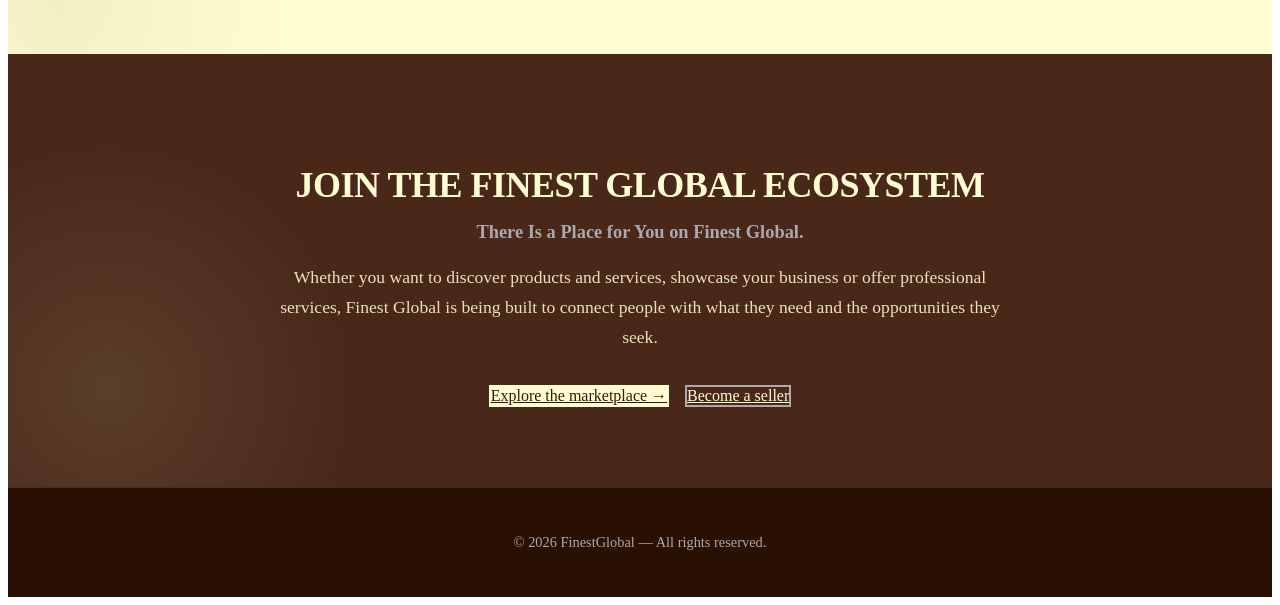
==== commit ecba9bea: "reprise du site about  screen" ====
--- a/frontend/about.html
+++ b/frontend/about.html
@@ -753,15 +753,18 @@
   <!-- 1. HERO — BRUN -->
   <section class="about-hero">
     <div class="about-hero-inner">
-      <h1>Making commerce easier</h1>
-      <div class="hero-slogan">Be Findable.</div>
-      <p>
+      <h1>
+        <span data-i18n="about.hero_title">Making commerce </span>
+        <span style="color: var(--silver);" data-i18n="about.hero_visible">easier.</span>
+      </h1>
+      <div class="hero-slogan" data-i18n="about.hero_slogan">Be Findable.</div>
+      <p data-i18n="about.hero_p1">
         Finest Global is a digital marketplace connecting people, businesses, products, services and commercial opportunities in one connected ecosystem.
       </p>
-      <p>
+      <p data-i18n="about.hero_p2">
         Our goal is to create more economic opportunities, make commerce easier and facilitate the circulation of money within countries and across borders.
       </p>
-      <div class="hero-tagline">Connecting People • Empowering Businesses • Creating Possibilities.</div>
+      <div class="hero-tagline" data-i18n="about.hero_tagline">Connecting People • Empowering Businesses • Creating Possibilities.</div>
     </div>
   </section>
 
@@ -771,19 +774,19 @@
       <div class="stats-band-grid">
         <div class="stat-band-item">
           <div class="stat-value" data-count="3">0</div>
-          <div class="stat-label">Active sellers</div>
+          <div class="stat-label" data-i18n="about.stats_sellers">Active sellers</div>
         </div>
         <div class="stat-band-item">
           <div class="stat-value" data-count="6">0</div>
-          <div class="stat-label">Online products</div>
+          <div class="stat-label" data-i18n="about.stats_products">Online products</div>
         </div>
         <div class="stat-band-item">
           <div class="stat-value" data-count="3">0</div>
-          <div class="stat-label">Supported networks</div>
+          <div class="stat-label" data-i18n="about.stats_networks">Supported networks</div>
         </div>
         <div class="stat-band-item">
           <div class="stat-value" data-count="100" data-suffix="%">0</div>
-          <div class="stat-label">Free to get started</div>
+          <div class="stat-label" data-i18n="about.stats_free">Free to get started</div>
         </div>
       </div>
     </div>
@@ -793,28 +796,28 @@
   <section class="section-problem">
     <div class="container">
       <div class="section-title">
-        <h2>The Problem We Solve</h2>
-        <p>Commerce Should Be Easier.</p>
+        <h2 data-i18n="about.problem_title">The Problem We Solve</h2>
+        <p data-i18n="about.problem_subtitle">Commerce Should Be Easier.</p>
       </div>
       
       <div class="cards-grid two-cols">
         <div class="card-glass">
           <span class="card-glass-emoji">🚫</span>
-          <h3>Businesses struggle</h3>
-          <p>Businesses struggle to reach the customers who need their products and services. Customers struggle to find what they need, while service providers face challenges connecting their skills with commercial opportunities.</p>
+          <h3 data-i18n="about.problem_1_title">Businesses struggle</h3>
+          <p data-i18n="about.problem_1_p">Businesses struggle to reach the customers who need their products and services. Customers struggle to find what they need, while service providers face challenges connecting their skills with commercial opportunities.</p>
         </div>
         <div class="card-glass">
           <span class="card-glass-emoji">🔍</span>
-          <h3>Scattered platforms</h3>
-          <p>With business discovery, communication and supporting services often scattered across different platforms, connecting the right people can be unnecessarily difficult.</p>
+          <h3 data-i18n="about.problem_2_title">Scattered platforms</h3>
+          <p data-i18n="about.problem_2_p">With business discovery, communication and supporting services often scattered across different platforms, connecting the right people can be unnecessarily difficult.</p>
         </div>
       </div>
       
       <div class="cards-grid" style="margin-top: 24px;">
         <div class="card-glass" style="grid-column: 1 / -1; text-align: center;">
           <span class="card-glass-emoji">🌉</span>
-          <h3>Bridging the gaps</h3>
-          <p>Finest Global aims to bridge these gaps by bringing commercial activities closer together.</p>
+          <h3 data-i18n="about.problem_3_title">Bridging the gaps</h3>
+          <p data-i18n="about.problem_3_p">Finest Global aims to bridge these gaps by bringing commercial activities closer together.</p>
         </div>
       </div>
     </div>
@@ -824,38 +827,38 @@
   <section class="section-solution">
     <div class="container">
       <div class="section-title">
-        <h2>Our Solution</h2>
-        <p>Bringing Commerce Together in One Digital Ecosystem.</p>
-        <p style="margin-top: 12px; font-size: 1rem;">Finest Global is a digital marketplace dedicated to commerce, connecting:</p>
+        <h2 data-i18n="about.solution_title">Our Solution</h2>
+        <p data-i18n="about.solution_subtitle">Bringing Commerce Together in One Digital Ecosystem.</p>
+        <p style="margin-top: 12px; font-size: 1rem;" data-i18n="about.solution_intro">Finest Global is a digital marketplace dedicated to commerce, connecting:</p>
       </div>
       
       <div class="cards-grid">
         <div class="card-white">
           <span class="card-white-emoji">🏪</span>
-          <h3>Businesses</h3>
-          <p>Showcase products and services and become easier to discover.</p>
+          <h3 data-i18n="about.solution_1_title">Businesses</h3>
+          <p data-i18n="about.solution_1_p">Showcase products and services and become easier to discover.</p>
         </div>
         <div class="card-white">
           <span class="card-white-emoji">🛒</span>
-          <h3>Customers</h3>
-          <p>Find products, services and businesses that meet their needs.</p>
+          <h3 data-i18n="about.solution_2_title">Customers</h3>
+          <p data-i18n="about.solution_2_p">Find products, services and businesses that meet their needs.</p>
         </div>
         <div class="card-white">
           <span class="card-white-emoji">🎥</span>
-          <h3>Service Providers</h3>
-          <p>Connect with commercial opportunities through services such as delivery, digital marketing, content creation, consultation and other professional support.</p>
+          <h3 data-i18n="about.solution_3_title">Service Providers</h3>
+          <p data-i18n="about.solution_3_p">Connect with commercial opportunities through services such as delivery, digital marketing, content creation, consultation and other professional support.</p>
         </div>
       </div>
     </div>
   </section>
 
-  <!-- 🆕 4bis. SECTION APRÈS SOLUTION — texte "We don't replace the physical market..." -->
+  <!-- 🆕 4bis. SECTION APRÈS SOLUTION -->
   <section class="section-after-solution">
     <div class="container">
       <div class="after-solution-text">
-        <p>We don't replace the physical market. We adapt it to <strong class="highlight-silver">digital reality</strong>.</p>
-        <p>Markets will continue to exist — but their merchants will be <strong class="highlight-silver">visible, findable and connected</strong> to their customers.</p>
-        <p>Our goal: create a strong ecosystem between businesses, customers and content creators.</p>
+        <p data-i18n="about.after_solution_1">We don't replace the physical market. We adapt it to digital reality.</p>
+        <p data-i18n="about.after_solution_2">Markets will continue to exist — but their merchants will be visible, findable and connected to their customers.</p>
+        <p data-i18n="about.after_solution_3">Our goal: create a strong ecosystem between businesses, customers and content creators.</p>
       </div>
     </div>
   </section>
@@ -864,14 +867,14 @@
   <section class="section-vision">
     <div class="container">
       <div class="section-title">
-        <h2>Our Vision</h2>
-        <p>A Digital Market Connecting People Across Countries.</p>
+        <h2 data-i18n="about.vision_title">Our Vision</h2>
+        <p data-i18n="about.vision_subtitle">A Digital Market Connecting People Across Countries.</p>
       </div>
       
       <div class="vision-text">
-        <p>Our vision is to build a digital market that can serve as a commercial bridge between people, businesses and opportunities across countries.</p>
-        <p>Our mission is to connect people, businesses, products, services and opportunities through digital solutions that create value and facilitate meaningful connections.</p>
-        <p>We aim to make commerce more accessible, support business growth and help create economic opportunities through a more connected digital ecosystem.</p>
+        <p data-i18n="about.vision_1">Our vision is to build a digital market that can serve as a commercial bridge between people, businesses and opportunities across countries.</p>
+        <p data-i18n="about.vision_2">Our mission is to connect people, businesses, products, services and opportunities through digital solutions that create value and facilitate meaningful connections.</p>
+        <p data-i18n="about.vision_3">We aim to make commerce more accessible, support business growth and help create economic opportunities through a more connected digital ecosystem.</p>
       </div>
     </div>
   </section>
@@ -879,13 +882,13 @@
   <!-- 6. CTA FINAL — BRUN -->
   <section class="cta-final">
     <div class="container">
-      <h2>Join the Finest Global Ecosystem</h2>
-      <div class="cta-tagline">There Is a Place for You on Finest Global.</div>
-      <p>Whether you want to discover products and services, showcase your business or offer professional services, Finest Global is being built to connect people with what they need and the opportunities they seek.</p>
+      <h2 data-i18n="about.cta_title">Join the Finest Global Ecosystem</h2>
+      <div class="cta-tagline" data-i18n="about.cta_tagline">There Is a Place for You on Finest Global.</div>
+      <p data-i18n="about.cta_p">Whether you want to discover products and services, showcase your business or offer professional services, Finest Global is being built to connect people with what they need and the opportunities they seek.</p>
       
       <div class="cta-final-buttons">
-        <a href="/marketplace.html" class="btn btn-white btn-lg">Explore the marketplace →</a>
-        <a href="/register.html" class="btn btn-outline-white btn-lg" id="cta-seller-btn">Become a seller</a>
+        <a href="/marketplace.html" class="btn btn-white btn-lg" data-i18n="about.explore">Explore the marketplace →</a>
+        <a href="/register.html" class="btn btn-outline-white btn-lg" id="cta-seller-btn" data-i18n="about.become_seller">Become a seller</a>
       </div>
     </div>
   </section>
@@ -893,7 +896,7 @@
   <!-- 7. FOOTER — BRUN PROFOND -->
   <footer class="footer">
     <div class="container">
-      <p>© 2026 FinestGlobal — All rights reserved.</p>
+      <p>© 2026 FinestGlobal — <span data-i18n="footer.rights">All rights reserved.</span></p>
     </div>
   </footer>
 
